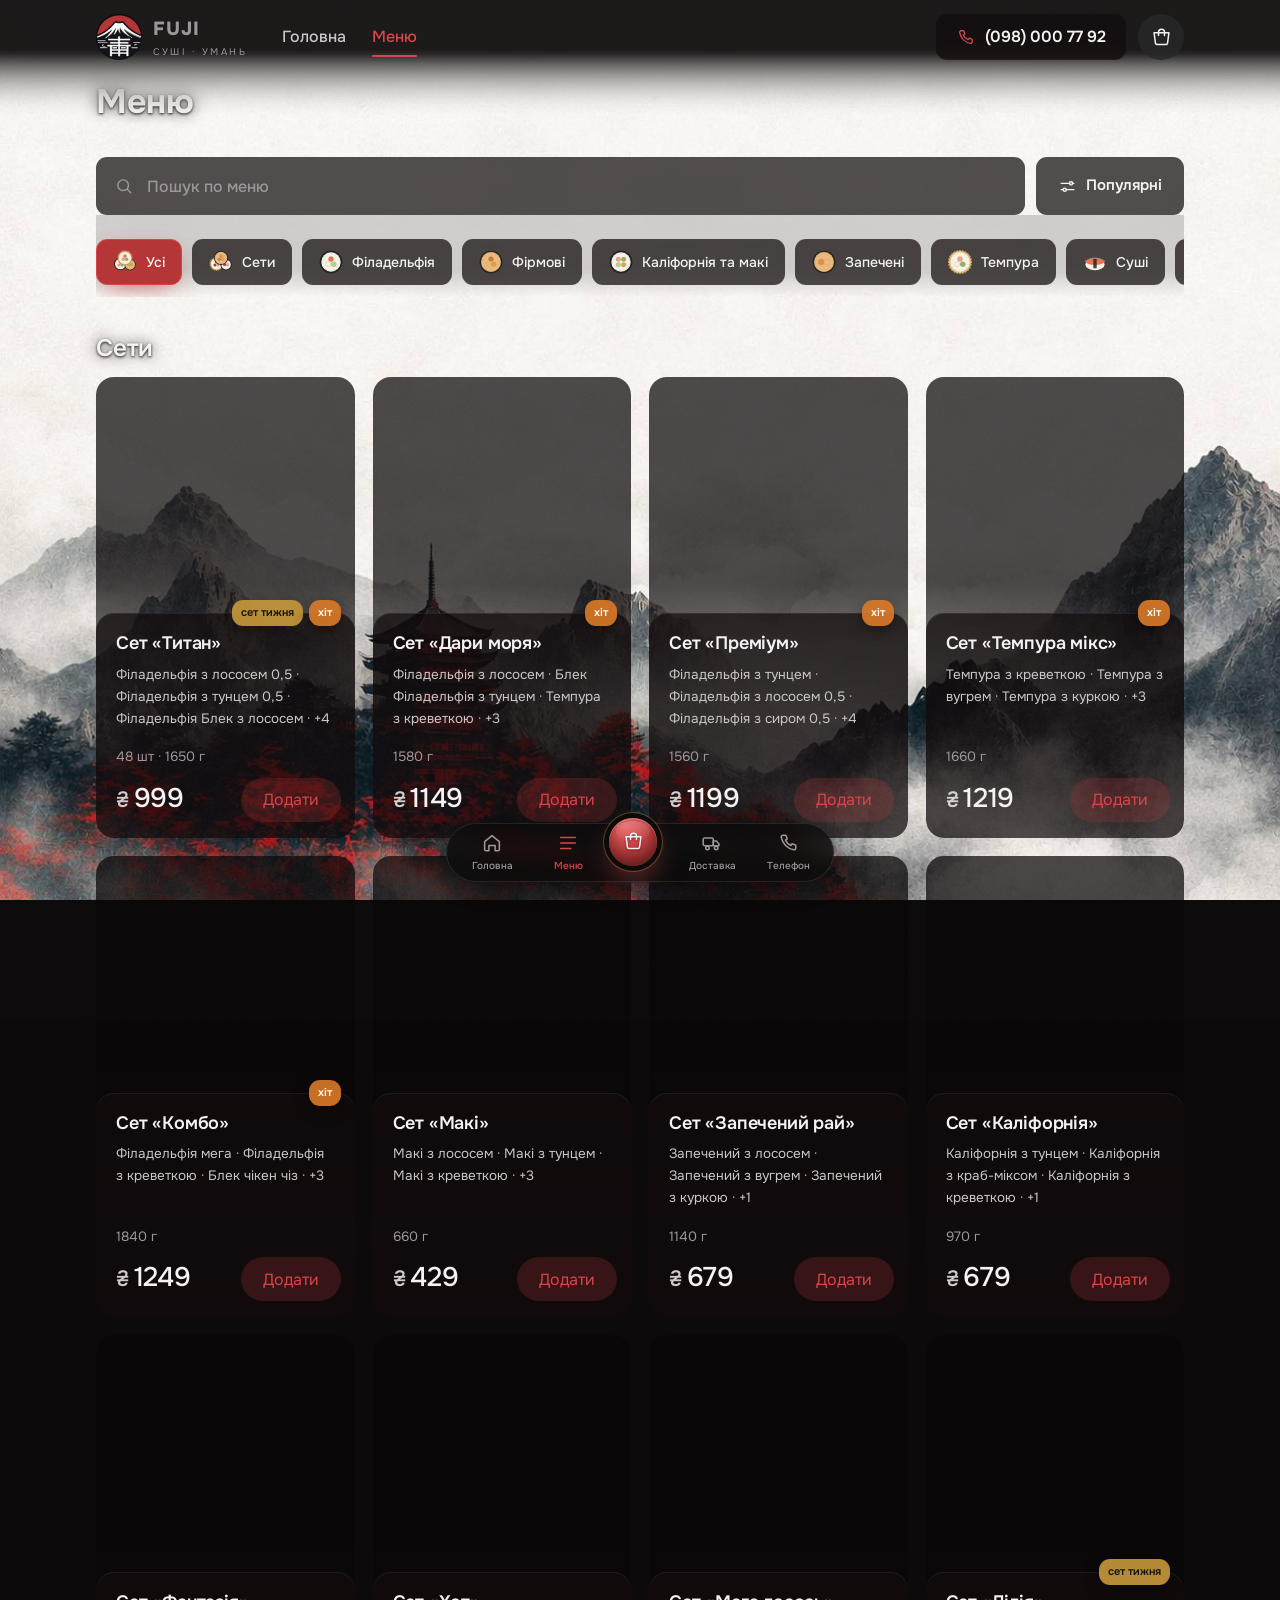
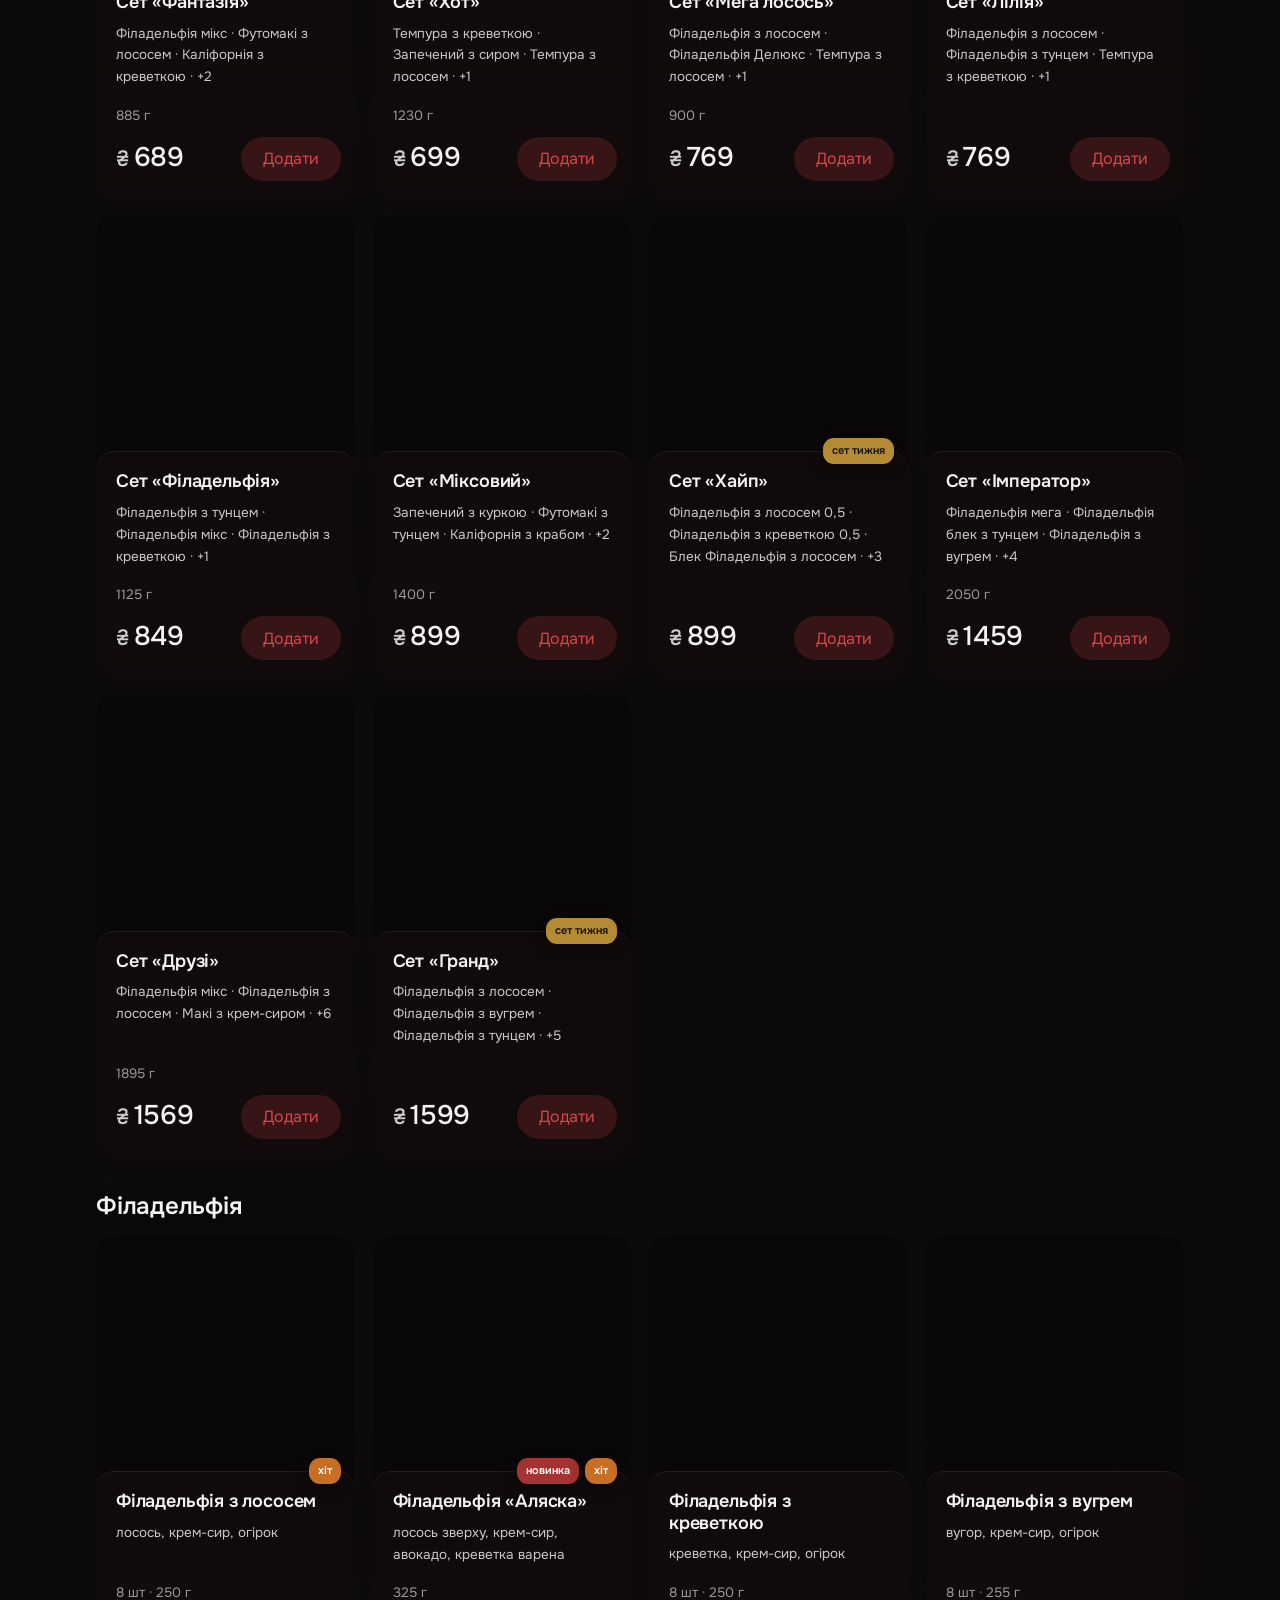
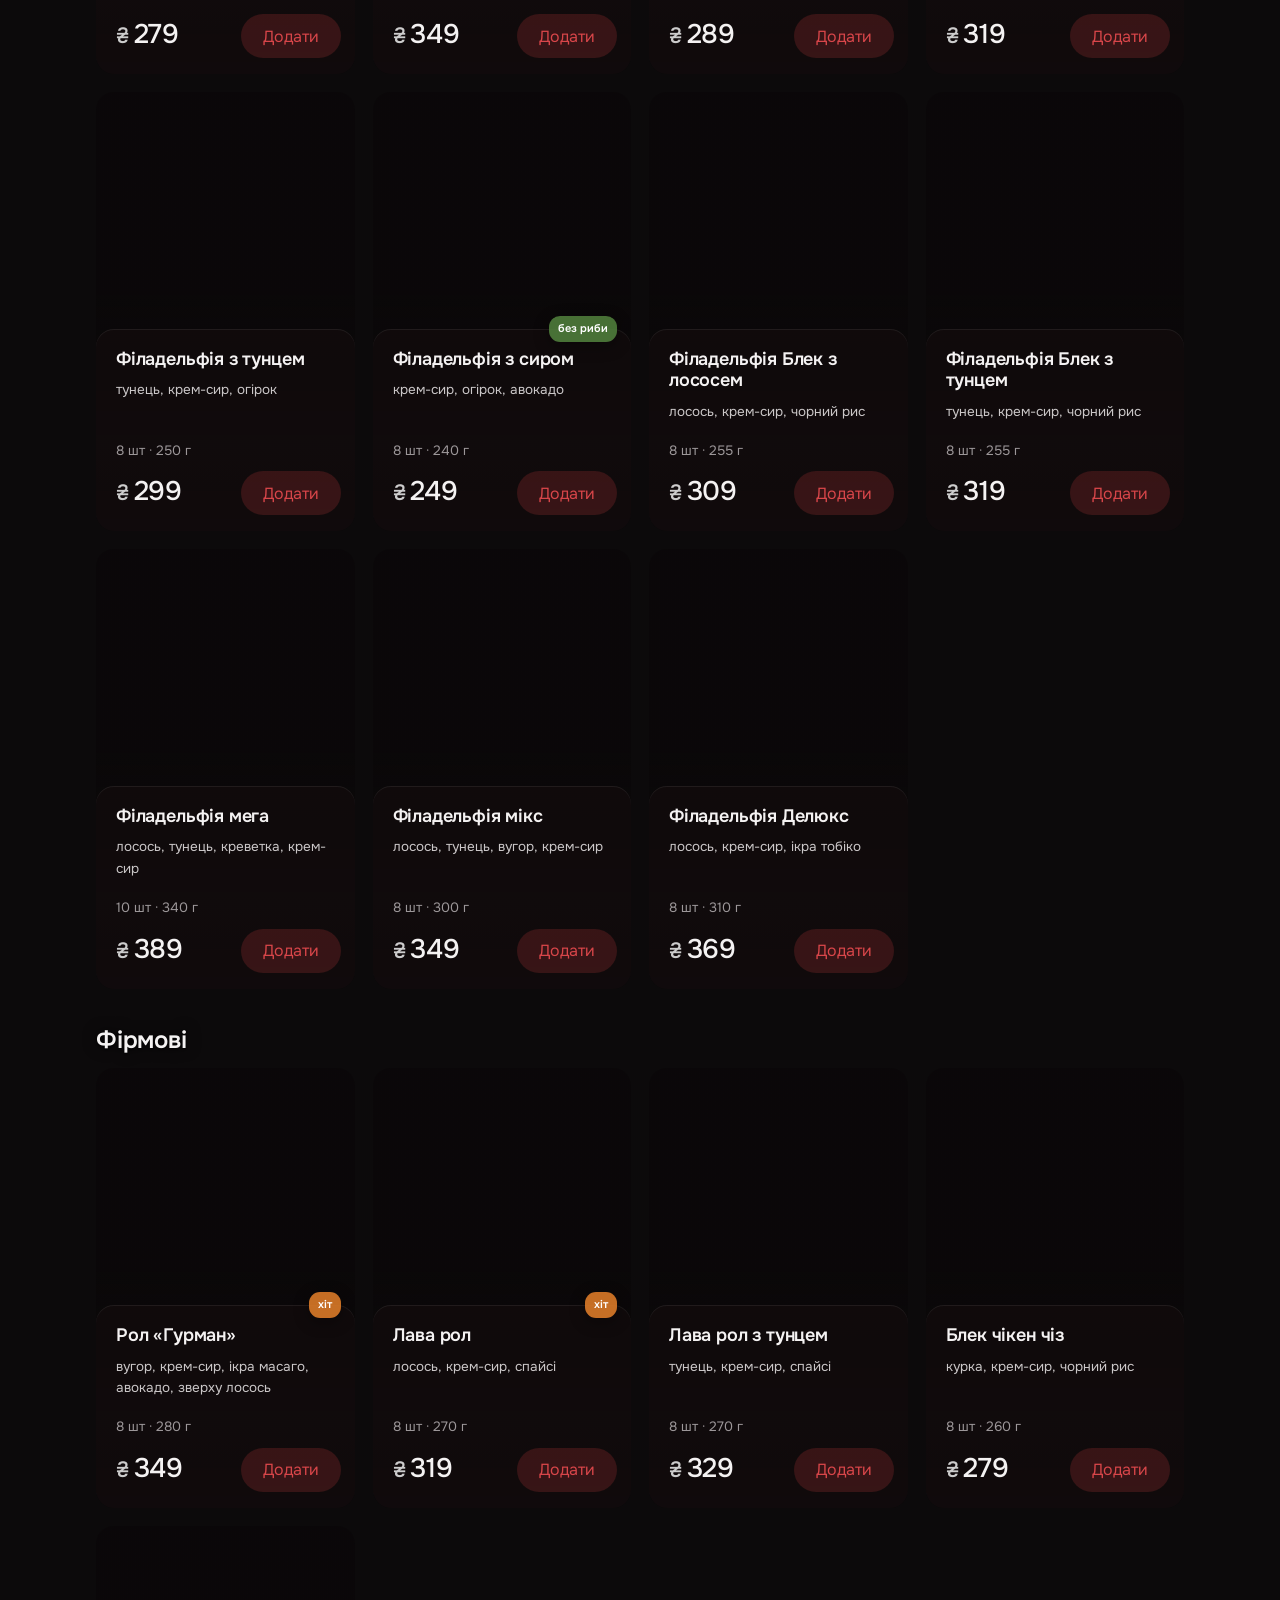
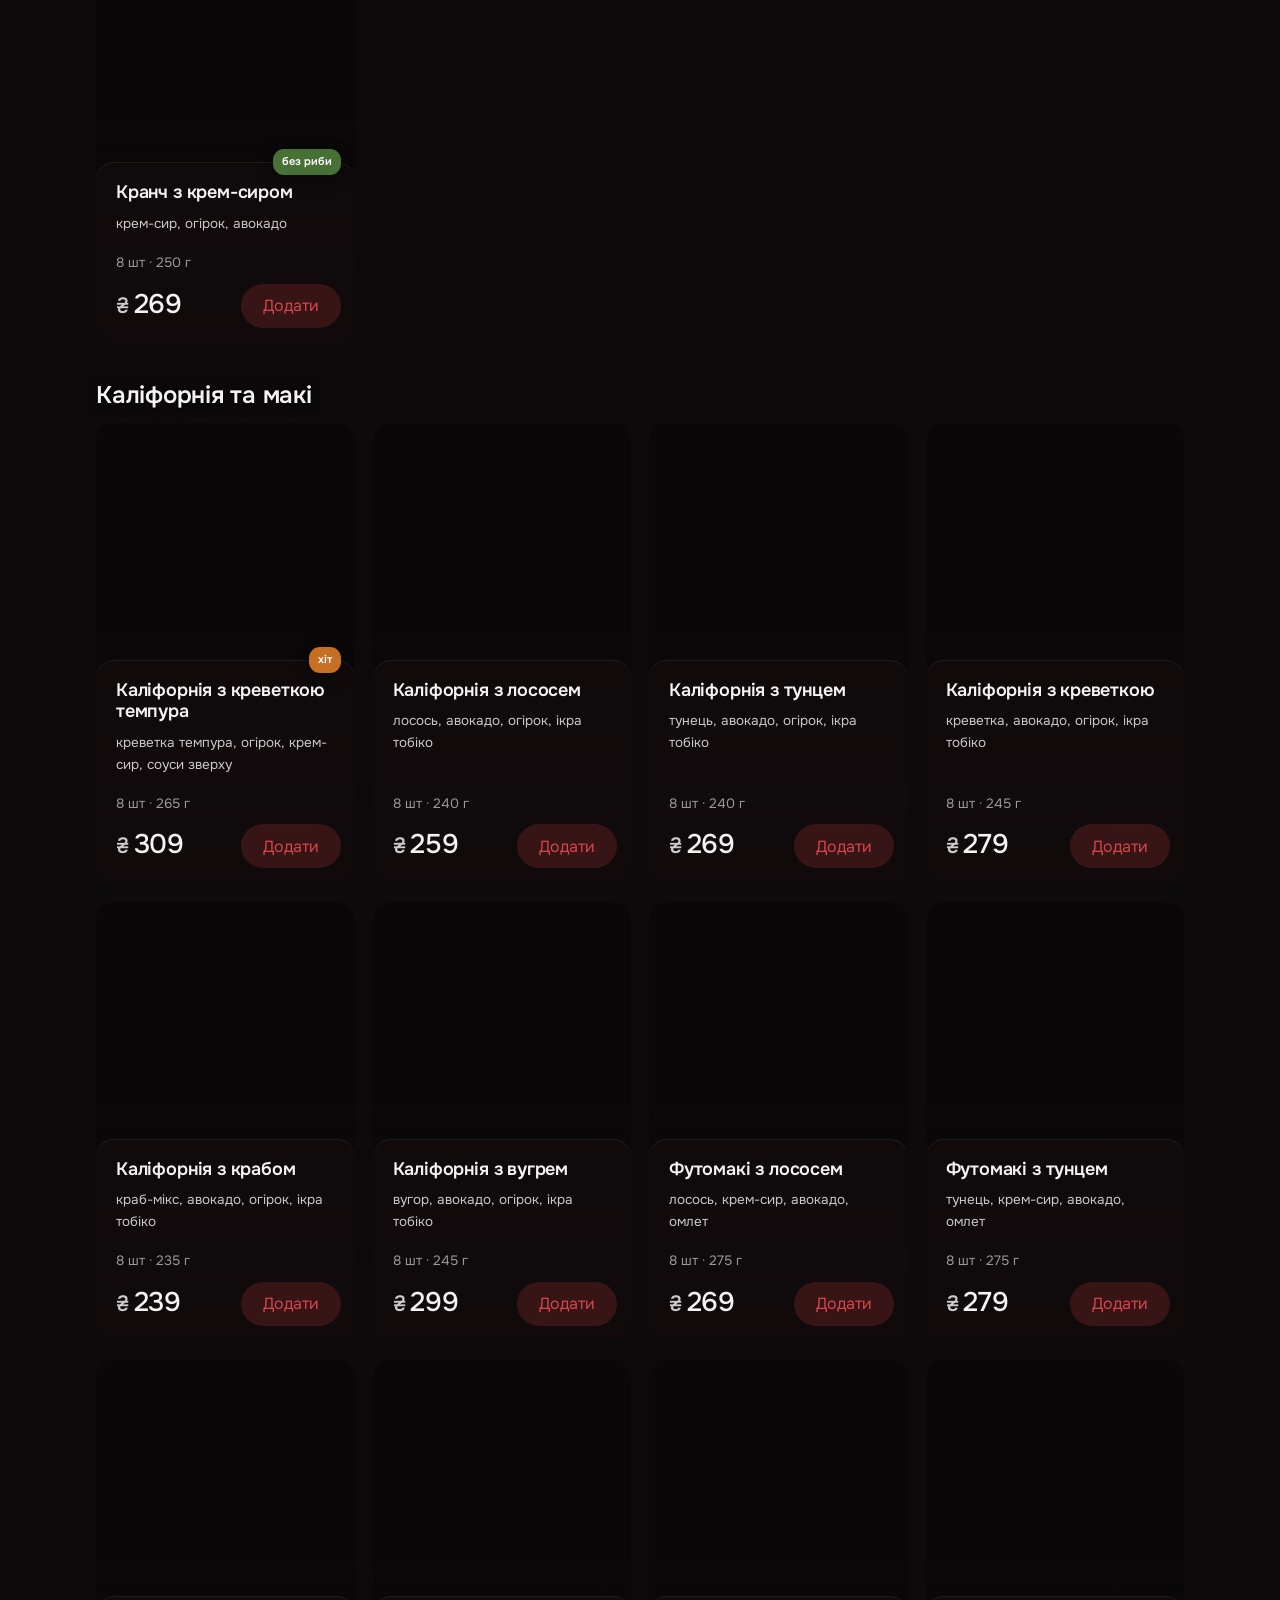
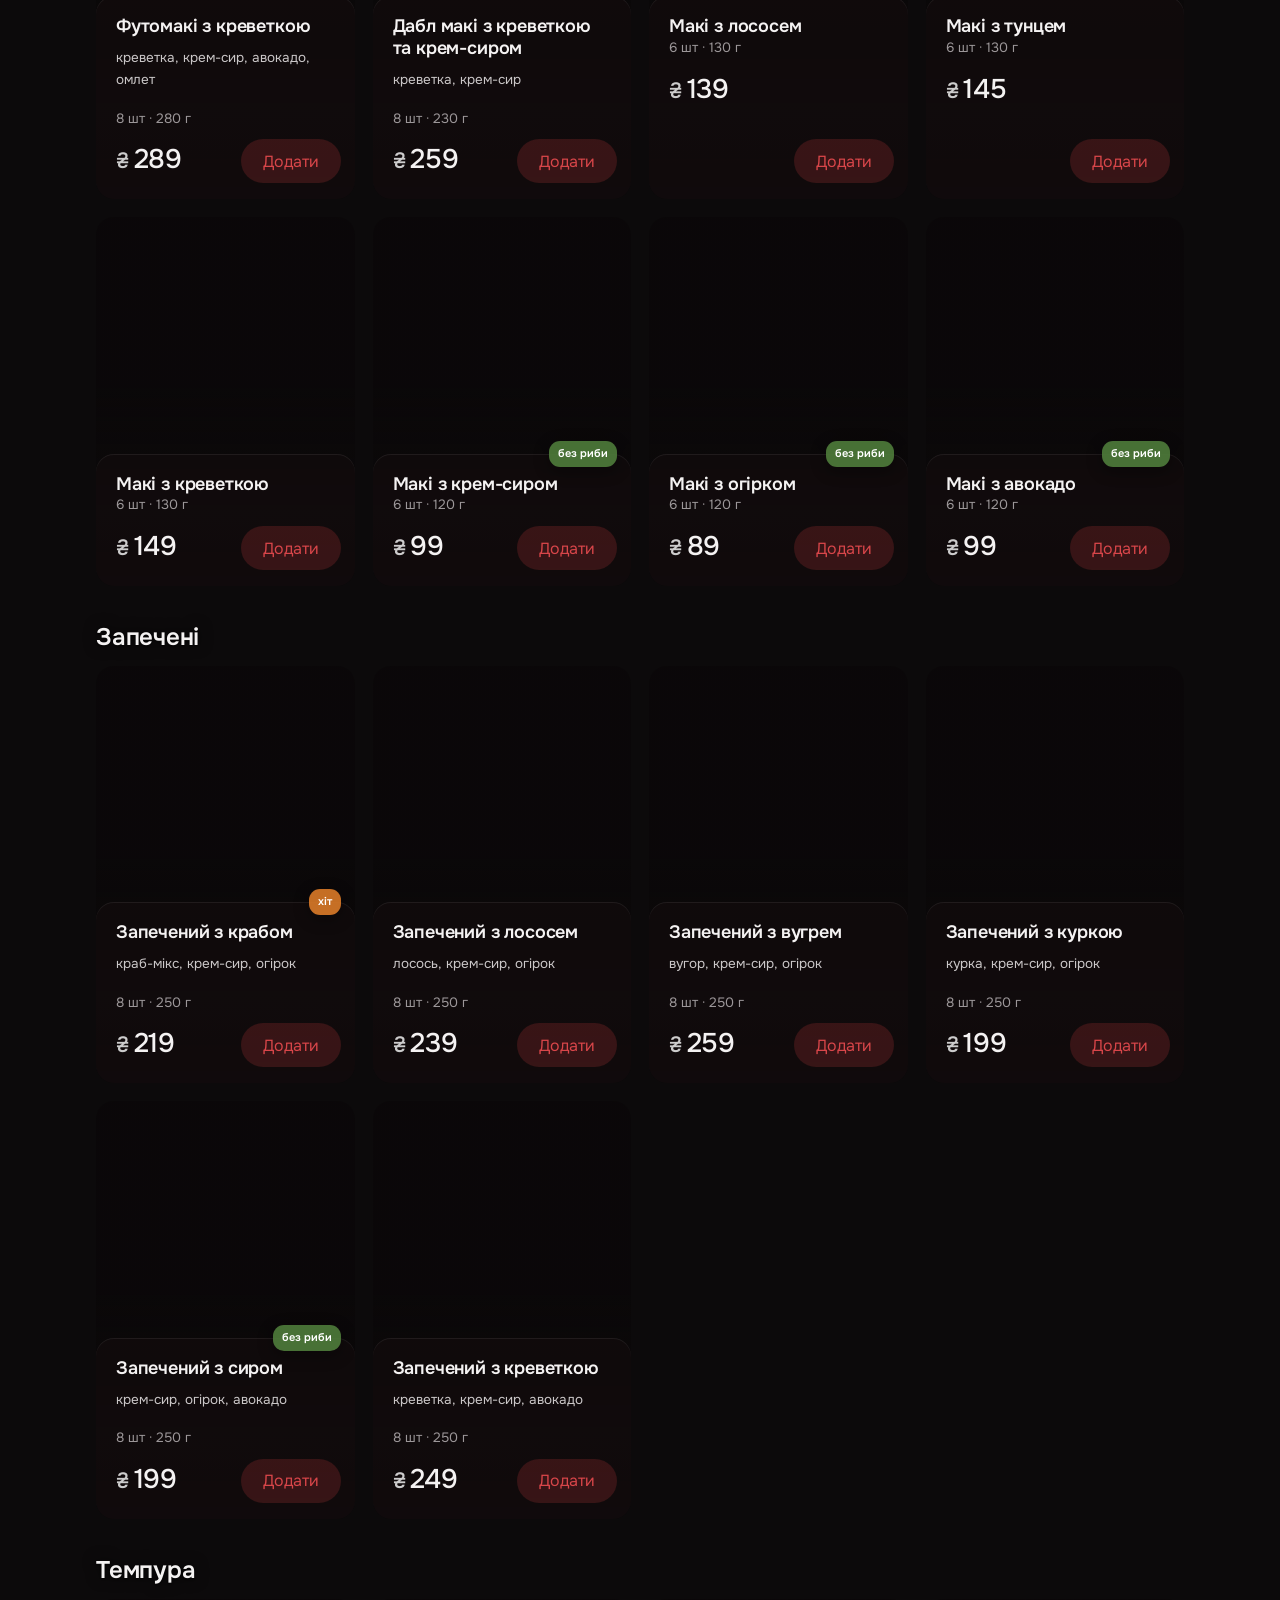
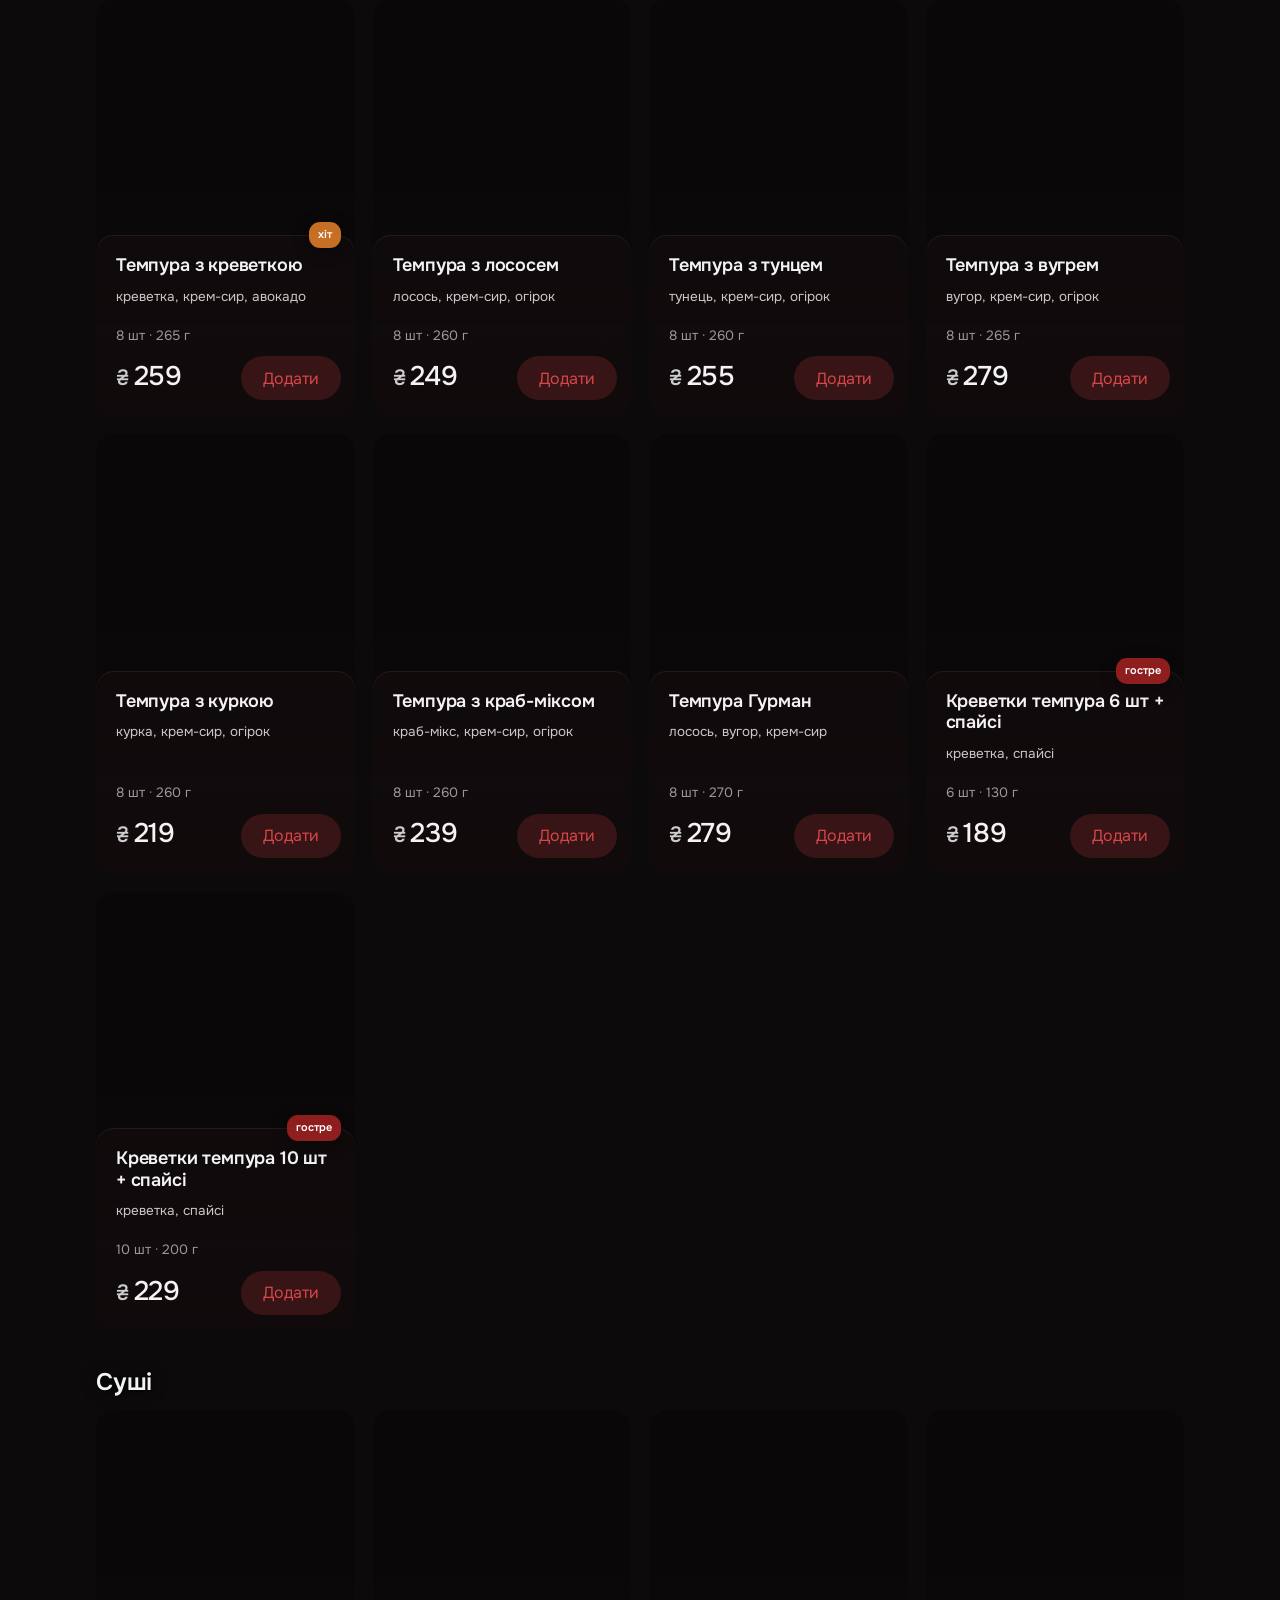
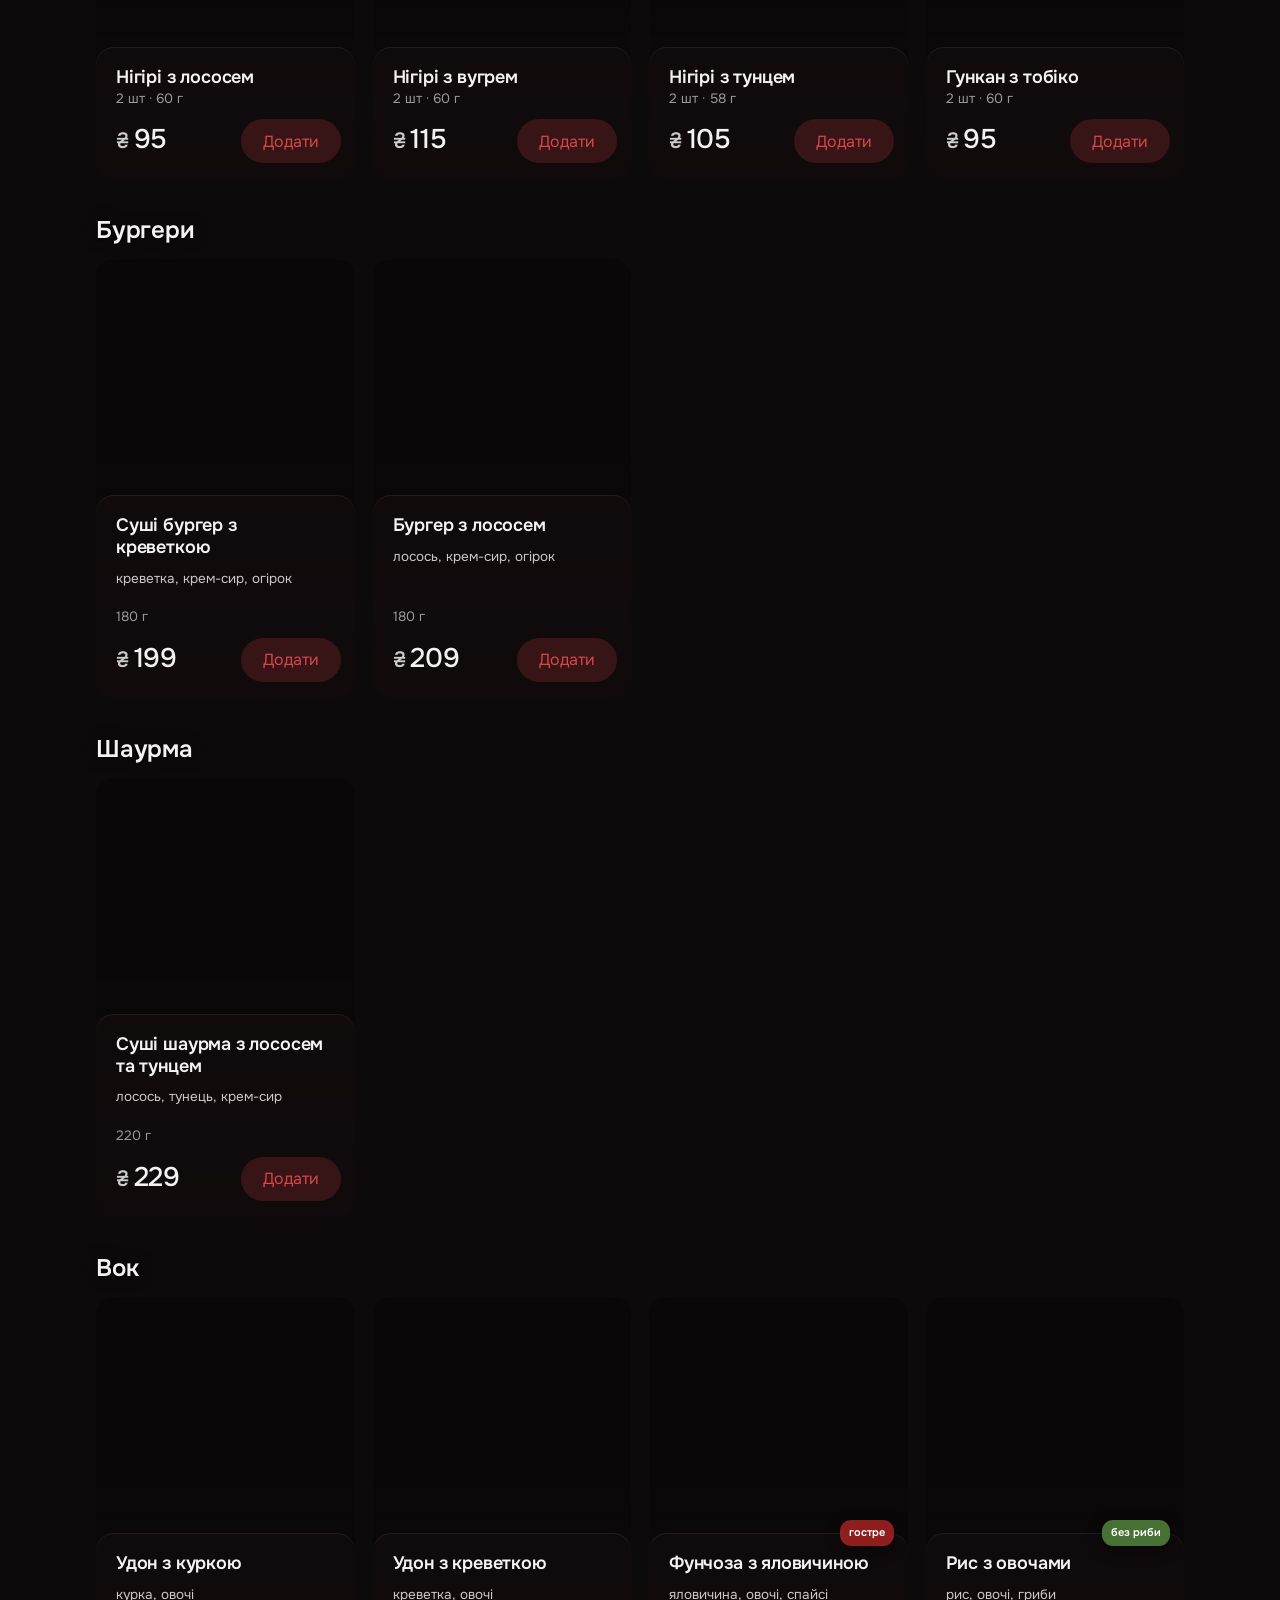
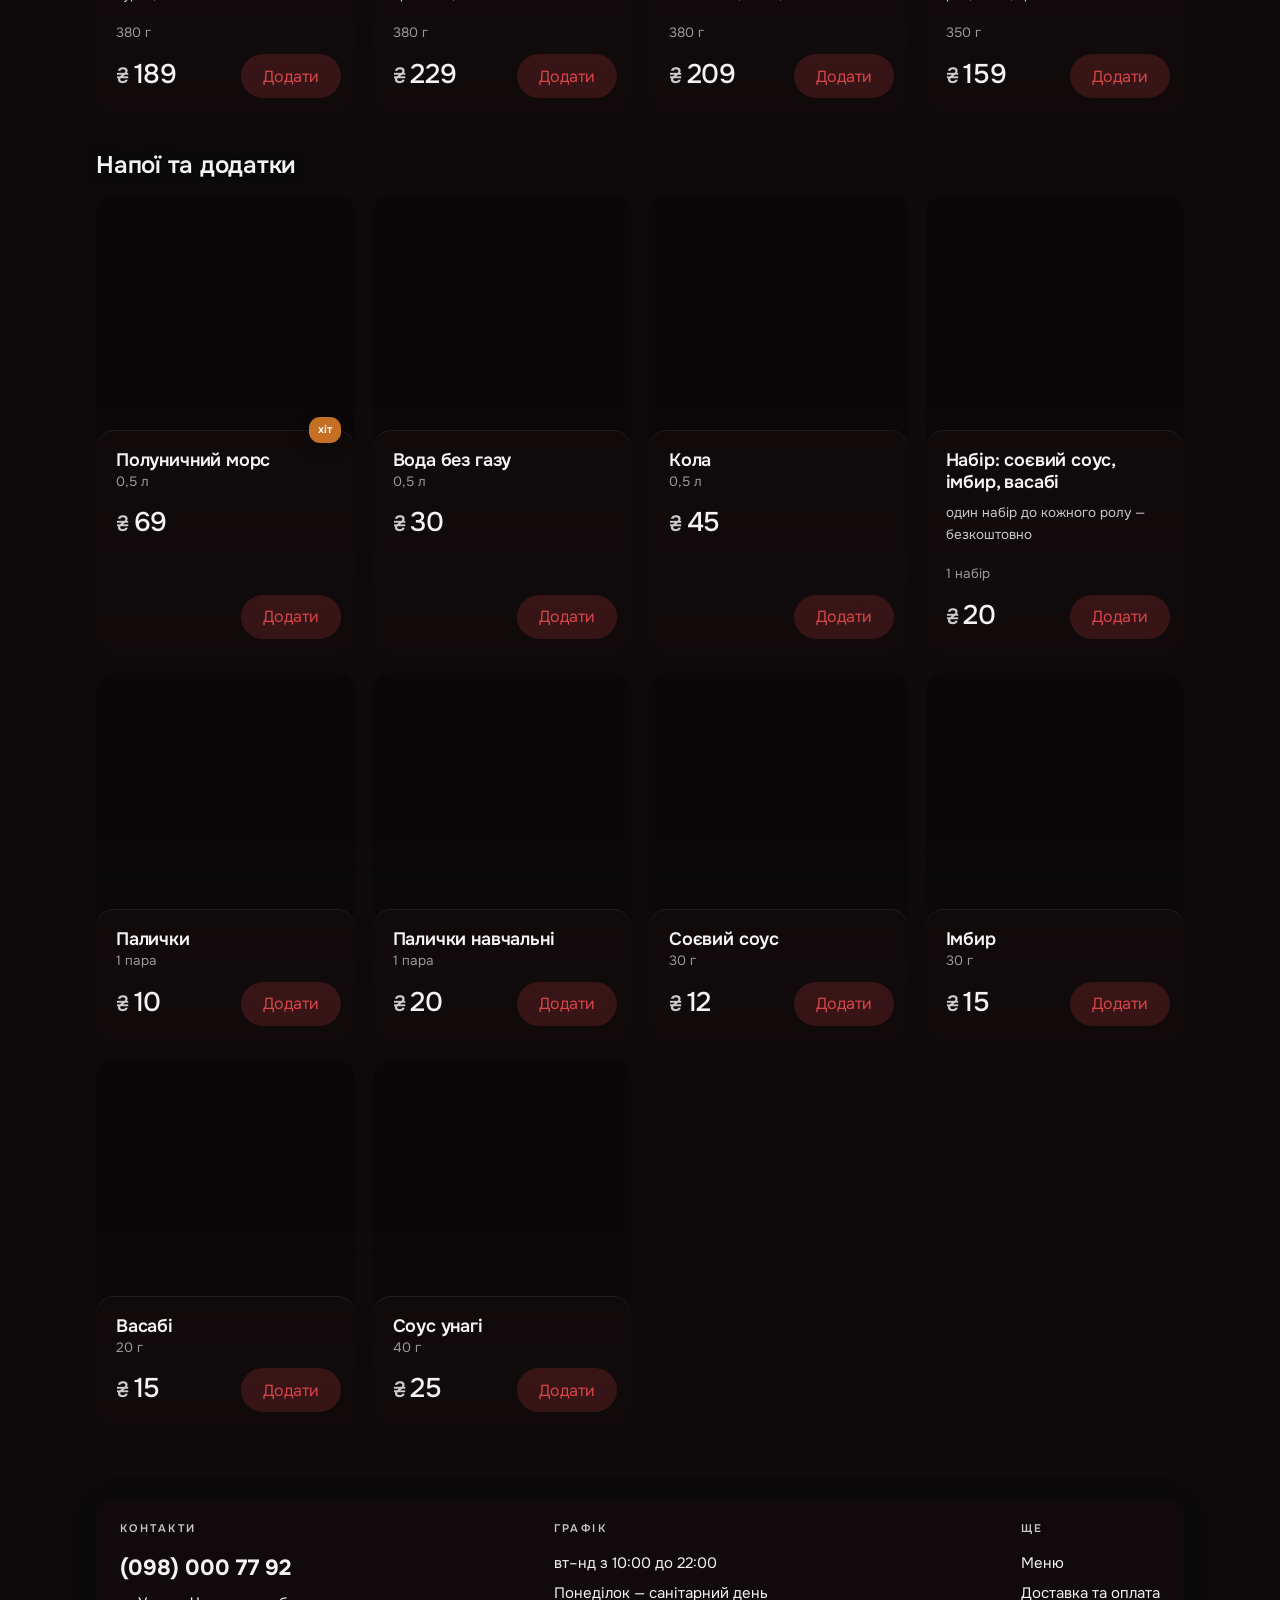
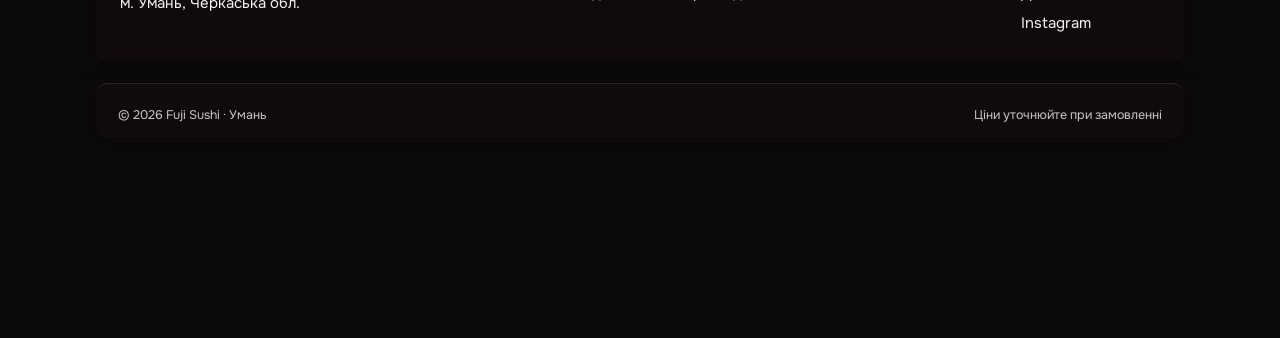
==== menu/index.html @ 4fbb2f1e "Написи біля графіка читаються з картки «Режим роботи» Вони були серед текстів блока, окремо від сами" ====
<!DOCTYPE html>
<html lang="uk">
<head>
<meta charset="utf-8">
<meta name="viewport" content="width=device-width, initial-scale=1, viewport-fit=cover">
<title>Меню — Fuji Sushi, Умань</title>
<meta name="description" content="Меню Fuji Sushi: сети, Філадельфія, запечені, темпура, суші та вок. Доставка по Умані, безкоштовно від 499 ₴.">
<meta name="theme-color" content="#000000">
<meta property="og:image" content="../logo.jpg">
<link rel="icon" href="../favicon.png?v=20260826-0936" sizes="144x144" type="image/png">
<link rel="apple-touch-icon" href="../logo.jpg">
<link rel="preconnect" href="https://fonts.googleapis.com">
<link rel="preconnect" href="https://fonts.gstatic.com" crossorigin>
<link href="https://fonts.googleapis.com/css2?family=Onest:wght@400;500;600;700;800&family=Manrope:wght@400;500;600;700&display=swap" rel="stylesheet">
<link rel="stylesheet" href="../style.css?v=20260826-0936">
<style>
  /* без відʼємних полів: вони давали зайву ширину і сторінку можна було тягнути вбік */
  /* скляна, а не чорна: суцільна заливка перекривала фонове фото
     смугою, і при прокрутці це впадало в око найбільше.
     Скло — окремим шаром під кнопками: маска на самій смузі
     погасила б разом із фоном і самі кнопки розділів. */
  .catbar{position:sticky;top:74px;z-index:40;margin:14px 0 0}
  .catbar::before{
    content:'';position:absolute;inset:-14px 0 0;z-index:-1;pointer-events:none;
    background:rgba(9,6,7,.16);
    backdrop-filter:blur(12px);-webkit-backdrop-filter:blur(12px);
    -webkit-mask:linear-gradient(#000 68%,transparent);
            mask:linear-gradient(#000 68%,transparent)}
  .cats--pill{padding:10px 0 12px}
  .cats--pill .cat{flex-direction:row;min-width:0;padding:10px 16px;gap:9px;font-size:14px}
  .cats--pill .cat svg,.cats--pill .cat .pic{width:24px;height:24px}
  .grp{padding-top:12px}
  /* Назва розділу висить під смугою категорій, доки розділ не скінчиться.
     Плашки немає — просто текст, як і решта заголовків сайту. */
  .grp h2{position:sticky;top:138px;z-index:30;width:max-content;
    font-size:clamp(19px,2.4vw,24px);font-weight:600;margin:26px 0 14px;
    text-shadow:0 1px 3px rgba(0,0,0,.9),0 0 14px rgba(0,0,0,.75)}
  @media(max-width:600px){.grp h2{top:126px}}
</style>
</head>
<body>

<div class="glows" aria-hidden="true">
  <span class="glow glow-1"></span><span class="glow glow-2"></span><span class="glow glow-3"></span>
</div>

<header class="header" id="hdr"></header>

<main class="page wrap">
  <h1 class="h1">Меню</h1>

  <div class="searchbar">
    <label class="search">
      <svg viewBox="0 0 24 24" fill="none" stroke="currentColor" stroke-width="1.7" stroke-linecap="round"><circle cx="11" cy="11" r="6.4"/><path d="m16 16 4 4"/></svg>
      <input id="q" type="search" placeholder="Пошук по меню" autocomplete="off">
      <button id="qx" type="button" aria-label="Очистити" hidden>
        <svg viewBox="0 0 24 24" width="18" height="18" fill="none" stroke="currentColor" stroke-width="1.9" stroke-linecap="round"><path d="M6 6l12 12M18 6L6 18"/></svg>
      </button>
    </label>
    <span id="filtSlot"></span>
  </div>

  <div class="catbar"><div class="cats cats--pill" id="cats"></div></div>

  <div id="list"></div>

  <footer class="footer" id="ftr"></footer>
</main>

<nav class="navbar" id="nav"></nav>
<div id="cartWrap"></div>

<script>window.SITE_ROOT = '../';</script>
<script src="../data.js?v=20260826-0936"></script>
<script src="../app.js?v=20260826-0936"></script>
<script>
mountShell('menu');
$('#ftr').innerHTML = footerHTML();

const par = new URLSearchParams(location.search);
let cat = par.get('c') || 'all';
let q   = par.get('q') || '';
$('#q').value = q;
$('#qx').hidden = !q;
if(q) setTimeout(()=>{ const e=$('#q'); e.focus(); e.setSelectionRange(q.length,q.length); },0);

$('#filtSlot').outerHTML = sortBtnHTML();
wireSort(render);

/* кирилиця ↔ латиниця: щоб «filadelfiya» знаходило «Філадельфію» */
const FOLD = {а:'a',б:'b',в:'v',г:'h',ґ:'g',д:'d',е:'e',є:'ye',ж:'zh',з:'z',и:'y',і:'i',ї:'yi',й:'y',
  к:'k',л:'l',м:'m',н:'n',о:'o',п:'p',р:'r',с:'s',т:'t',у:'u',ф:'f',х:'kh',ц:'ts',ч:'ch',ш:'sh',щ:'shch',ь:'',ю:'yu',я:'ya',ʼ:'',"'":''};
const fold = s => s.toLowerCase().split('').map(ch=>FOLD[ch]??ch).join('');

function render(){
  const nq = fold(q.trim());
  /* Шукаємо по перших буквах слів у назві: «ка» має давати «Каліфорнію»,
     а не пів меню, де ця пара букв випадково трапилася в описі.
     Якщо за назвою нічого не знайшлося — шукаємо ширше, щоб людина
     не впиралася в порожній екран через одруківку. */
  const words = m => fold(m.n).split(/[^a-z0-9]+/).filter(Boolean);
  const byName = m => words(m).some(w => w.startsWith(nq));
  const byAll  = m => fold(m.n+' '+(m.d||'')+' '+(m.list||[]).join(' ')+' '+(m.ing||[]).map(k=>(ING[k]||{}).n).join(' ')).includes(nq);

  let raw;
  if(nq){
    raw = ITEMS.filter(byName);
    if(!raw.length) raw = ITEMS.filter(byAll);
  } else {
    raw = ITEMS.filter(m => cat==='all' || m.c===cat);
  }
  const found = applySort(raw);

  $$('#cats .cat').forEach(a=>a.classList.toggle('on', !nq && a.dataset.c===cat));

  if(!found.length){
    $('#list').innerHTML = SORTS[sortI].only && !nq
      ? `<div class="empty">Зараз акцій немає. Загляньте пізніше або <a href="${MENU}" style="color:var(--red-hi)">подивіться все меню</a>.</div>`
      : `<div class="empty">Нічого не знайшлося. Спробуйте іншу назву або <a href="${MENU}" style="color:var(--red-hi)">усе меню</a>.</div>`;
    return;
  }
  // при пошуку або зміненому сортуванні показуємо єдиним списком
  if(nq || sortI!==0){
    $('#list').innerHTML = `<div class="grp"><h2>${nq?'Знайдено':SORTS[sortI].n}: ${found.length}</h2><div class="grid">${found.map(cardHTML).join('')}</div></div>`;
    return;
  }
  const groups = cat==='all' ? CATS : CATS.filter(c=>c.id===cat);
  $('#list').innerHTML = groups.map(c=>{
    const its = found.filter(i=>i.c===c.id);
    if(!its.length) return '';
    return `<section class="grp" id="c-${c.id}"><h2>${c.n}</h2><div class="grid">${its.map(cardHTML).join('')}</div></section>`;
  }).join('');
}

function renderCats(){
  // порожні розділи не показуємо: клік по них вів би на порожній екран
  const live = CATS.filter(c => ITEMS.some(i => i.c === c.id));
  $('#cats').innerHTML = [{id:'all',n:CATALL.n},...live].map(c=>
    `<button class="cat" data-c="${c.id}">${
      c.id==='all'
        ? picDraw({t:'set',ing:['losos','krev','avo'],n:c.n,img:CATIMG.all},40)
        : catIcon(c)
    }${c.n}</button>`).join('');
}
if(!DB_WAIT) renderCats();

$('#cats').addEventListener('click',e=>{
  const b=e.target.closest('.cat'); if(!b) return;
  cat=b.dataset.c; q=''; $('#q').value=''; $('#qx').hidden=true;
  history.replaceState(null,'', cat==='all'?MENU:MENU+'?c='+cat);
  render(); window.scrollTo({top:$('.catbar').offsetTop-70,behavior:'smooth'});
});

let qt;
$('#q').addEventListener('input',e=>{
  q=e.target.value; $('#qx').hidden=!q;
  clearTimeout(qt); qt=setTimeout(render,180);
});
$('#qx').onclick=()=>{ q=''; $('#q').value=''; $('#qx').hidden=true; render(); };

if(DB_WAIT) $('#list').innerHTML = '<div class="empty">Завантажуємо меню…</div>';
else render();
if(cat!=='all' && !q) setTimeout(()=>window.scrollTo({top:$('.catbar').offsetTop-70,behavior:'instant'}),0);

/* db.js викликає це після завантаження меню з адмінки */
window.rerender = () => { renderCats(); render(); };
</script>
<script src="../fx.js?v=20260826-0936"></script>
<script src="../db.js?v=20260826-0936"></script>
</body>
</html>
---- style.css ----
/* ============================================================
   FUJI SUSHI · Умань
   Структура й пропорції — за extaz-sushi.com.ua.
   Палітра — з логотипа закладу: чорний, червоний #B43637, білий.
   Неону приблизно на 20% менше, ніж в оригіналі (див. .glow).
   ============================================================ */

:root{
  --bg:#0C0A0B;
  --ink:#F4F2F2;
  /* приглушені сірі підняті: на склі поверх світлої ілюстрації
     старі #A8A6A6 і #6E6C6E ледь читалися */
  --ink-2:#CBC7C8;
  --ink-3:#9C9799;

  --red:#B43637;          /* точний колір із логотипа */
  --red-hi:#D8464A;
  --red-soft:rgba(180,54,55,.20);
  --red-tag:rgba(180,54,55,.92);

  /* скло темне: фон сайту — світла ілюстрація, і на прозорому склі
     світлий текст на ній зникав */
  --glass:rgba(18,12,13,.72);
  --glass-2:rgba(18,12,13,.58);
  --line:rgba(238,238,238,.10);

  --r-s:11px;
  --r-m:18px;
  --r-l:22px;

  --sh:0 4px 20px 2px rgba(0,0,0,.35);
  --sh-tag:0 4px 15px 1px rgba(0,0,0,.33);

  --max:1088px;
  --pad:24px;
  --ease:cubic-bezier(.22,.9,.28,1);
  --nav-h:70px;
}

*,*::before,*::after{box-sizing:border-box}
/* інакше display:grid/flex перебиває атрибут hidden */
[hidden]{display:none!important}
html{-webkit-text-size-adjust:100%;scroll-behavior:smooth;overflow-x:clip}
body{
  margin:0;background:var(--bg);color:var(--ink);
  font-family:'Onest','Manrope',ui-sans-serif,system-ui,-apple-system,'Segoe UI',sans-serif;
  font-size:16px;line-height:1.45;font-weight:400;
  /* НЕ ставити тут overflow-x:hidden: воно робить body контейнером
     прокрутки і мовчки ламає position:sticky всередині — шапка й смуга
     розділів переставали липнути. Від горизонтального зсуву достатньо
     overflow-x:clip на html вище. */
  min-height:100vh;
}
body.locked{overflow:hidden}
img,svg{display:block;max-width:100%}
button,input,select,textarea{font:inherit;color:inherit}
a{color:inherit;text-decoration:none}
h1,h2,h3{margin:0;font-weight:700;line-height:1.15;letter-spacing:-.01em}
::selection{background:var(--red);color:#fff}
:focus-visible{outline:2px solid var(--red-hi);outline-offset:2px}

.wrap{width:min(100% - 32px,var(--max));margin-inline:auto;position:relative;z-index:2}

/* ---------- ФОТО-ФОН ---------- */
/* fon.jpg лежить у папці сайту й показується як є: ні фільтрів,
   ні притемнення поверх. cover — щоб укривала весь екран. */
.glows{position:fixed;inset:0;z-index:0;pointer-events:none;overflow:hidden;background:#0A0708}
.glows::before{
  content:'';position:absolute;inset:0;
  background:url(fon.jpg) center / cover no-repeat;
}
/* Плями світла вимкнено: вони лягали кольоровими хмарами поверх
   ілюстрації й міняли її вигляд. */
.glow{display:none}

/* ---------- ХЕДЕР ---------- */
.header{
  position:sticky;top:0;z-index:50;
  display:flex;align-items:center;gap:22px;
  width:min(100% - 32px,var(--max));margin-inline:auto;
  padding:14px 0 16px;
}
/* фіксована, а не -50vw: інакше сторінка їде вбік по горизонталі.
   Маска гасить не лише колір, а й розмиття — без неї внизу шторки
   лишалася б різка межа, де розмиття обривається. */
.header::before{
  content:'';position:fixed;top:0;left:0;right:0;height:118px;z-index:-1;
  background:linear-gradient(rgba(9,6,7,.92) 42%,rgba(9,6,7,0));
  backdrop-filter:blur(12px);-webkit-backdrop-filter:blur(12px);
  -webkit-mask:linear-gradient(#000 46%,transparent);
          mask:linear-gradient(#000 46%,transparent);
  pointer-events:none;
}
.logo{display:flex;align-items:center;gap:11px;flex-shrink:0}
.logo img{width:46px;height:46px;border-radius:50%;object-fit:cover}
.logo b{font-size:19px;font-weight:800;letter-spacing:.06em}
.logo span{display:block;font-size:9.5px;letter-spacing:.26em;text-transform:uppercase;color:var(--ink-3);margin-top:2px}
.nav-desk{display:flex;gap:26px;margin-left:12px}
.nav-desk a{font-size:16px;font-weight:500;color:var(--ink-2);padding:6px 0;position:relative}
.nav-desk a:hover{color:var(--ink)}
.nav-desk a.on{color:var(--red-hi)}
.nav-desk a.on::after{content:'';position:absolute;left:0;right:0;bottom:-2px;height:2px;background:var(--red-hi);border-radius:2px}
.head-right{display:flex;align-items:center;gap:12px;margin-left:auto}
.phone-pill{
  display:inline-flex;align-items:center;gap:10px;
  padding:11px 20px;border-radius:var(--r-s);
  background:var(--glass);backdrop-filter:blur(8px);
  font-size:16px;font-weight:600;white-space:nowrap;
}
.phone-pill:hover{background:var(--red-soft)}
.phone-pill svg{width:19px;height:19px;color:var(--red-hi)}
.cart-btn{
  position:relative;width:46px;height:46px;flex-shrink:0;
  display:grid;place-items:center;cursor:pointer;
  background:rgba(41,41,41,.8);border:0;border-radius:50%;color:var(--ink);
  transition:background .3s
}
.cart-btn:hover{background:var(--red)}
.cart-btn svg{width:21px;height:21px}
.cart-btn i{
  position:absolute;top:-3px;right:-3px;min-width:20px;height:20px;padding:0 5px;
  background:var(--red);color:#fff;font-style:normal;font-size:11px;font-weight:800;
  display:grid;place-items:center;border-radius:10px;transform:scale(0);transition:transform .3s var(--ease)
}
.cart-btn i.on{transform:scale(1)}
@media(max-width:860px){
  .nav-desk{display:none}
  .phone-pill span{display:none}
  .phone-pill{padding:11px 13px}
}

/* ---------- НИЖНЯ ПАНЕЛЬ ---------- */
.navbar{
  position:fixed;left:0;right:0;bottom:0;z-index:60;
  height:calc(var(--nav-h) + env(safe-area-inset-bottom));
  padding-bottom:env(safe-area-inset-bottom);
  background:rgba(0,0,0,.9);backdrop-filter:blur(10px);
  display:flex;align-items:flex-start;justify-content:space-around;
  padding-top:9px;border-top:1px solid rgba(255,255,255,.04);
  border-radius:20px 20px 0 0;
  box-shadow:0 -18px 40px -22px rgba(180,54,55,.55);
}
.navbar a{
  width:62px;display:flex;flex-direction:column;align-items:center;gap:5px;
  font-size:10.5px;color:var(--ink-3);font-weight:500;
}
.navbar a svg{width:22px;height:22px}
.navbar a.on{color:var(--red-hi)}
.navbar .nb-cart{width:62px;position:relative}
/* Тепле сяйво під кнопкою — окремим шаром на обгортці, тому лягає
   під саму кнопку й повільно «дихає». */
.navbar .nb-cart::before{
  content:'';position:absolute;left:-9px;top:-33px;width:80px;height:80px;
  border-radius:50%;pointer-events:none;
  background:radial-gradient(closest-side,rgba(216,70,74,.45),transparent 72%);
  animation:cartglow 3.4s ease-in-out infinite;
}
@keyframes cartglow{0%,100%{opacity:.5;transform:scale(.92)}50%{opacity:1;transform:scale(1.08)}}
@media(prefers-reduced-motion:reduce){.navbar .nb-cart::before{animation:none}}
/* Головна кнопка сайту. Обідок навколо — темний, кольору панелі, і
   поверх нього тонка золота нитка: біле кільце на темній панелі
   впадало в око більше за саму кнопку. */
.navbar .nb-cart .cart-btn{
  width:56px;height:56px;margin-top:-21px;
  background:
    radial-gradient(120% 120% at 32% 16%, #EC6165 0%, #C43F41 44%, #752223 100%);
  box-shadow:
    inset 0 1.5px 0 rgba(255,214,178,.30),
    inset 0 -8px 16px rgba(0,0,0,.38),
    0 0 0 5px rgba(10,8,9,.96),
    0 0 0 6px rgba(240,193,59,.28),
    0 14px 32px -8px rgba(216,70,74,.9);
  transition:transform .3s var(--ease),box-shadow .3s var(--ease);
}
/* полиск скла у верхній частині — те, що робить кружок обʼємним */
.navbar .nb-cart .cart-btn::after{
  content:'';position:absolute;left:15%;top:8%;width:70%;height:40%;
  border-radius:50%;pointer-events:none;
  background:linear-gradient(rgba(255,255,255,.20),rgba(255,255,255,0));
}
.navbar .nb-cart .cart-btn:hover{
  transform:translateY(-2px);
  box-shadow:
    inset 0 1.5px 0 rgba(255,214,178,.40),
    inset 0 -8px 16px rgba(0,0,0,.32),
    0 0 0 5px rgba(10,8,9,.96),
    0 0 0 6px rgba(240,193,59,.45),
    0 18px 38px -8px rgba(216,70,74,1);
}
.navbar .nb-cart .cart-btn svg{filter:drop-shadow(0 1px 1px rgba(0,0,0,.45))}
.navbar .nb-cart .cart-btn i{
  top:-2px;right:-2px;background:#F0C13B;color:#3A1F05;
  box-shadow:0 0 0 2.5px rgba(0,0,0,.92),0 3px 10px -2px rgba(240,193,59,.9);
}
@media(min-width:861px){
  /* на десктопі — плаваюча пігулка по центру, як в оригіналі */
  .navbar{
    left:50%;right:auto;transform:translateX(-50%);
    bottom:18px;width:auto;height:auto;gap:6px;
    padding:8px 10px;border:1px solid var(--line);border-radius:999px;
    background:rgba(12,12,12,.82);box-shadow:var(--sh);justify-content:center;
  }
  .navbar a{width:70px;font-size:10px}
  .navbar .nb-cart .cart-btn{width:48px;height:48px;margin-top:-14px}
  .navbar .nb-cart::before{left:-5px;top:-26px;width:72px;height:72px}
}

/* ---------- ГЕРОЙ ---------- */
/* Заголовки — просто текст, без плашки, на вимогу власника.
   На світлих ділянках ілюстрації вони бліднуть — це свідомий вибір. */
/* тінь така сама, як у рядка графіка: текст лежить просто на
   ілюстрації, а вона місцями світла */
.h1,.sec-h h2,.sec-h a,.grp h2{text-shadow:0 1px 3px rgba(0,0,0,.9),0 0 14px rgba(0,0,0,.75)}
.h1{font-size:clamp(23px,4.2vw,34px);font-weight:700;padding:6px 0 18px}


.banners{display:flex;gap:14px;overflow-x:auto;scroll-snap-type:x mandatory;scrollbar-width:none;padding-bottom:4px;
  overscroll-behavior-x:contain}
.banners::-webkit-scrollbar{display:none}
/* Темне скло: власного фото банер не має, крізь нього ледь проглядає
   фон сторінки. Розмиття сильне, щоб гори не сперечалися з текстом. */
.banner{
  cursor:pointer;
  position:relative;flex:0 0 min(100%,var(--max));scroll-snap-align:center;
  height:clamp(300px,44vw,420px);border-radius:var(--r-m);overflow:hidden;
  /* суцільний колір: крізь напівпрозорий банер просвічувала фонова
     ілюстрація, і на її червоних ділянках він віддавав червоним */
  background:#0E0A0B;
  display:flex;align-items:center;
}
.banner__art{position:absolute;right:-4%;top:50%;transform:translateY(-50%);width:min(52%,420px)}
.banner__art svg{width:100%;height:auto;filter:drop-shadow(0 24px 50px rgba(0,0,0,.6))}
/* завантажене фото сета на банері */
/* contain, а не cover: у банері показуємо знімок цілком, як він є */
.banner__art .pic{width:100%;height:auto;aspect-ratio:1;object-fit:contain;
  border-radius:var(--r-m);box-shadow:0 24px 50px rgba(0,0,0,.6)}
/* Червоного світіння тут більше немає: воно лежало саме над фото
   праворуч і фарбувало страву в червоне — одна й та сама позиція
   на банері й на картці виглядала по-різному. */
.banner__in{position:relative;z-index:2;padding:clamp(24px,4vw,44px);max-width:58%}
.banner__in h2{font-size:clamp(26px,4.4vw,44px);white-space:pre-line}
.banner__in p{margin:12px 0 0;color:var(--ink-2);font-size:clamp(13px,1.5vw,16px);white-space:pre-line}
/* плашка над назвою, щоб акція читалась одразу, а не тільки з ціни */
.banner__tag{
  display:inline-block;margin-bottom:10px;padding:5px 11px;border-radius:var(--r-s);
  background:#F0C13B;color:#141414;font-size:12px;font-weight:800;
  letter-spacing:.04em;text-transform:uppercase;box-shadow:var(--sh-tag);
}
.banner__b{display:flex;align-items:center;gap:14px;margin-top:clamp(16px,2.6vw,26px);flex-wrap:wrap}
/* стару ціну відсуваємо від нової і робимо дрібнішою: злиті в одне
   число «111122 ₴» їх було не розрізнити */
.banner__p{display:inline-flex;align-items:baseline;gap:10px;
  font-size:clamp(22px,3vw,30px);font-weight:700;white-space:nowrap}
.banner__p s{font-size:.6em;font-weight:400;color:var(--ink-3);
  text-decoration-color:var(--red-hi)}
.banner__p b{font-weight:700}
.banner__p.sale b{color:#F0C13B}
@media(max-width:640px){
  .banner__in{max-width:70%}
  .banner__art{width:56%;right:-14%;opacity:.72}
  .banner__tag{font-size:11px;padding:4px 9px;margin-bottom:8px}
}
.dots{display:flex;gap:7px;justify-content:center;padding:14px 0 0}
.hours b,.hours em{text-shadow:0 1px 3px rgba(0,0,0,.9),0 0 14px rgba(0,0,0,.75)}
.dots b{width:7px;height:7px;border-radius:50%;background:var(--ink-3);opacity:.5;cursor:pointer;transition:all .3s}
.dots b.on{background:var(--red-hi);opacity:1;width:20px;border-radius:4px}

/* ---------- КАТЕГОРІЇ ---------- */
/* overscroll-behavior-x стримує бокове перетягування сторінки.
   touch-action тут НЕ чіпаємо: pan-x забороняє вертикальний рух
   пальця, і сторінка перестає гортатися над стрічкою. */
.cats{display:flex;gap:10px;overflow-x:auto;scrollbar-width:none;padding:22px 0 4px;
  overscroll-behavior-x:contain}
.cats::-webkit-scrollbar{display:none}
.cat{
  flex-shrink:0;display:flex;flex-direction:column;align-items:center;gap:8px;
  min-width:88px;padding:11px 12px;border-radius:var(--r-s);cursor:pointer;
  background:var(--glass);backdrop-filter:blur(8px);border:1px solid transparent;
  font-size:13px;font-weight:500;color:var(--ink);white-space:nowrap;
  transition:background .3s,border-color .3s;
}
.cat:hover{background:var(--red-soft)}
.cat.on{background:var(--red);border-color:var(--red-hi)}
.cat svg,.cat .pic{width:34px;height:34px;border-radius:50%;object-fit:cover;flex-shrink:0}

/* ---------- ПОШУК ---------- */
.searchbar{display:flex;gap:11px;padding:18px 0 0}
.search{
  flex:1;display:flex;align-items:center;gap:11px;height:58px;padding:0 18px;
  border-radius:var(--r-s);background:var(--glass);backdrop-filter:blur(8px);
}
.search svg{width:20px;height:20px;color:var(--ink-3);flex-shrink:0}
.search input{flex:1;min-width:0;background:none;border:0;font-size:16px;font-weight:500}
/* у браузера свій хрестик очищення — виходило два поруч */
.search input::-webkit-search-cancel-button,
.search input::-webkit-search-decoration{-webkit-appearance:none;appearance:none;display:none}
.search input::placeholder{color:var(--ink-3)}
.search input:focus{outline:0}
.search button{background:none;border:0;cursor:pointer;color:var(--ink-3);padding:4px}
.search button:hover{color:var(--red-hi)}

/* ---------- КНОПКА СОРТУВАННЯ ---------- */
.filt-btn{
  display:flex;align-items:center;gap:9px;flex-shrink:0;height:58px;padding:0 22px;
  border:0;border-radius:var(--r-s);cursor:pointer;
  background:var(--glass);backdrop-filter:blur(8px);color:var(--ink);
  font-size:15px;font-weight:600;transition:background .3s,color .3s;
}
.filt-btn svg{width:19px;height:19px}
.filt-btn:hover{background:var(--red-soft)}
.filt-btn.on{background:var(--red);color:#fff}
/* підпис лишається завжди: кнопка-перемикач тільки ним і читається */
@media(max-width:600px){.filt-btn{padding:0 15px;font-size:14px;gap:7px}.filt-btn svg{width:17px;height:17px}}

/* ---------- СТОРІНКА ПОЗИЦІЇ ---------- */
.pv{position:fixed;inset:0;z-index:100;background:var(--bg);
  overflow-y:auto;-webkit-overflow-scrolling:touch;overscroll-behavior:contain;
  opacity:0;transform:translateY(16px);transition:opacity .3s var(--ease),transform .3s var(--ease)}
.pv.on{opacity:1;transform:none}
.pv .co__bar h2{font-size:17px}
.pv__in{width:min(100% - 32px,var(--max));margin-inline:auto;
  display:grid;grid-template-columns:1fr 1fr;gap:clamp(20px,4vw,48px);align-items:center;padding:24px 0 8px}
@media(max-width:760px){.pv__in{grid-template-columns:1fr;gap:14px;padding-top:14px}}
.pv__art{position:relative;display:grid;place-items:center;aspect-ratio:1;max-height:44vh;
  background:radial-gradient(65% 60% at 50% 45%,rgba(180,54,55,.20),transparent 70%)}
.pv__art svg{width:88%;height:88%;filter:drop-shadow(0 30px 60px rgba(0,0,0,.8));
  animation:fxFloat 9s ease-in-out infinite}
.pv__info h1{font-size:clamp(26px,4vw,40px);font-weight:700}
.pv__d{margin:12px 0 0;color:var(--ink-2);font-size:15.5px;line-height:1.5}
.pv__list{margin:14px 0 0;padding:0;list-style:none;font-size:15px;color:var(--ink-2)}
.pv__list li{padding:7px 0 7px 16px;position:relative;border-bottom:1px solid var(--line)}
.pv__list li::before{content:'';position:absolute;left:0;top:15px;width:6px;height:6px;background:var(--red);opacity:.8}
.pv__meta{margin-top:14px;font-size:13px;letter-spacing:.12em;text-transform:uppercase;color:var(--ink-3)}
.pv__b{display:flex;align-items:center;gap:16px;flex-wrap:wrap;margin-top:20px}
.pv__p{font-size:clamp(28px,3.6vw,38px);font-weight:700;white-space:nowrap}
.pv__p em{font-style:normal;font-size:16px;color:var(--ink-3)}
.pv__also{width:min(100% - 32px,var(--max));margin-inline:auto;padding:22px 0 calc(var(--nav-h) + 40px)}
.pv__also h3{font-size:clamp(18px,2.4vw,23px);font-weight:600;margin-bottom:14px}
.card[data-open]{cursor:pointer}

/* ---------- ЗАГОЛОВКИ РОЗДІЛІВ ---------- */
.sec-h{display:flex;align-items:center;justify-content:space-between;gap:18px;padding:34px 0 16px}
.sec-h h2{font-size:clamp(20px,2.6vw,26px);font-weight:600}
.sec-h a{font-size:14px;color:var(--red-hi);font-weight:600;white-space:nowrap}

/* ---------- КАРТКИ СТРАВ ---------- */
.row-slider{display:flex;gap:14px;overflow-x:auto;scroll-snap-type:x proximity;scrollbar-width:none;padding-bottom:6px;
  overscroll-behavior-x:contain}
.row-slider::-webkit-scrollbar{display:none}
.row-slider .card{flex:0 0 237px;scroll-snap-align:start}
.grid{display:grid;grid-template-columns:repeat(auto-fill,minmax(214px,1fr));gap:18px;
  align-items:stretch}

/* Картка: фото зверху, скляна панель наїжджає на нього знизу */
/* напівпрозорий, щоб фонове фото просвічувало крізь картку.
   Розмиття тут навмисно не ставимо: карток під сотню, і на телефоні
   стільки шарів backdrop-filter відчутно гальмують. */
/* колонка + flex:1 на панелі — так картки в ряду однакової висоти,
   а ціни й кнопки стоять на одній лінії */
.card{position:relative;border-radius:18px;overflow:hidden;
  display:flex;flex-direction:column;
  background:linear-gradient(rgba(10,7,8,.72) 45%,rgba(10,7,8,0))}
/* overflow ховає все зайве: під курсором з картки нічого не вилазить */
.card__img{aspect-ratio:1;display:grid;place-items:center;overflow:hidden;
  border-radius:18px 18px 0 0}
/* намальовану страву підіймаємо, щоб панель з текстом її не перекривала */
.card__img svg{width:76%;height:auto;aspect-ratio:1;margin-bottom:52px}
.card__img .pic{width:100%;height:100%;object-fit:contain;border-radius:18px}

/* Завантажене в адмінці фото. Стоїть на місці намальованої картинки
   в усіх списках, тож достатньо одного правила на всі розміри. */
.pic{width:100%;height:100%;object-fit:cover;display:block}
.ci__a .pic,.ad__a .pic{border-radius:10px}
.pv__art .pic{border-radius:var(--r-m);box-shadow:0 30px 60px rgba(0,0,0,.8)}
/* плашки сидять на верхньому краї скляної панелі, тобто поверх фото
   і вище за назву, щоб її не перекривати */
/* плашки тепер стоять окремо, тож рядок назви більше не потребує
   власного відступу знизу — від нього лишалася пустка */
.card__head{display:flex;align-items:flex-start;justify-content:space-between;gap:10px}
/* Плашки сидять на межі фото й панелі — трохи на знімку, трохи на
   тексті. Так вони помітні й не забирають місця в рядку з назвою. */
.card__tags{position:absolute;top:-13px;right:14px;z-index:3;
  display:flex;gap:6px;flex-wrap:nowrap;justify-content:flex-end}
.tag{
  padding:5px 9px;border-radius:var(--r-s);background:var(--red-tag);color:#fff;
  font-size:11px;font-weight:600;box-shadow:var(--sh-tag);
}
.tag--v{background:rgba(78,122,58,.92)}
.tag--w{background:rgba(196,150,58,.92);color:#141414}
.tag--hit{background:rgba(214,120,40,.92)}
.tag--hot{background:rgba(150,32,32,.95)}
.tag--sale{background:#F0C13B;color:#141414;font-weight:800}

/* акційна ціна: стару перекреслюємо, нову підсвічуємо */
.card__p s,.pv__p s,.ci__t s,.ad__t s{
  color:var(--ink-3);text-decoration-color:var(--red-hi);
  font-size:.62em;font-weight:400;margin-right:6px;
}
.card__p.sale,.pv__p.sale{color:#F0C13B}
.pv__tags{display:flex;gap:7px;flex-wrap:wrap;margin-bottom:12px}
/* Панель із текстом наїжджає на фото. Скло не рівне, а з градієнтом:
   згори світліше й прозоріше, донизу гусне — так її верхній край не
   читається як наліплений прямокутник, але сама панель лишається. */
/* Розмиття тут навмисно прибране: карток під сотню, і стільки шарів
   backdrop-filter змушували телефон захлинатися на прокрутці.
   Щільніший градієнт дає той самий вигляд без цієї ціни. */
/* Панель щільна, і на фото заходить лише краєм: крізь напівпрозору
   було видно знімок, і текст читався поверх ролів. */
.card__in{position:relative;z-index:2;flex:1;margin-top:-22px;padding:20px;
  display:flex;flex-direction:column;border-radius:18px;
  background:var(--glass);
  box-shadow:inset 0 1px 0 rgba(255,255,255,.07)}
.card__n{font-size:18px;font-weight:600;line-height:1.2}
/* склад розтягується на вільне місце, щоб ціна в усіх картках рядка
   стояла на одній висоті */
.card__d{flex:1;margin:9px 0 18px;font-size:13.5px;color:var(--ink-2);line-height:1.62;
  display:-webkit-box;-webkit-line-clamp:3;-webkit-box-orient:vertical;overflow:hidden}
.card__w{font-size:13.5px;color:var(--ink-3);margin-bottom:12px;min-height:19px}
.card__p{font-size:27px;font-weight:500;white-space:nowrap;padding-right:108px;letter-spacing:-.01em}
.card__p .cur{font-size:.82em;color:rgba(238,238,238,.85);margin-right:5px}
.card__p s{font-size:.58em;font-weight:400;color:var(--ink-3);margin-right:6px}
.card__add{
  position:absolute;right:14px;bottom:16px;min-width:100px;height:44px;padding:0 18px;
  display:grid;place-items:center;cursor:pointer;border:0;border-radius:22px;
  background:rgba(180,54,55,.24);color:var(--red-hi);font:500 16px/1 var(--f);
  transition:background .3s,color .3s,transform .3s var(--ease);
}
.card__add:hover{background:var(--red);color:#fff;transform:translateY(-2px)}
.add{
  width:46px;height:46px;flex-shrink:0;display:grid;place-items:center;cursor:pointer;
  background:var(--red);border:0;border-radius:50%;color:#fff;
  box-shadow:0 8px 22px -8px rgba(180,54,55,.9);
  transition:background .3s,transform .3s var(--ease);
}
.add:hover{background:var(--red-hi);transform:scale(1.08)}
.add svg{width:19px;height:19px}
/* на телефоні дві картки в ряд — так само, як у меню-зразку */
@media(max-width:520px){
  .grid{grid-template-columns:1fr 1fr;gap:12px}
  .row-slider .card{flex:0 0 168px}
  .card__img svg{width:80%;margin-bottom:38px}
  .card__in{margin-top:-18px;padding:14px;min-height:151px}
  .card__n{font-size:14px}
  .card__d{font-size:11.5px;margin:8px 0 12px;line-height:1.55}
  .card__w{font-size:11.5px;min-height:15px;margin-bottom:9px}
  .card__p{font-size:21px;padding-right:86px}
  .card__add{right:11px;bottom:13px;min-width:82px;height:36px;padding:0 14px;font-size:14px}

  .tag{padding:4px 7px;font-size:10px}
  /* Шахматка тільки на телефоні: на комп'ютері сітка лишається рівною.
     Зроблено як у сайті-зразку — там опущена вся ліва колонка на 54 px,
     а не кожна друга картка почергово. Зсув живе у змінній, бо саме
     поле transform зайняте появою картки. */
  .grid{padding-bottom:54px}
  .grid > .card:nth-child(odd){--sy:54px}
}

/* ---------- КНОПКИ ---------- */
.btn{
  display:inline-flex;align-items:center;justify-content:center;gap:9px;
  padding:15px 28px;border-radius:var(--r-s);border:0;cursor:pointer;
  background:var(--red);color:#fff;font-size:15px;font-weight:600;
  transition:background .3s,transform .3s var(--ease);
}
.btn svg{width:18px;height:18px;flex-shrink:0}
.btn:hover{background:var(--red-hi);transform:translateY(-1px)}
.btn--glass{background:var(--glass);backdrop-filter:blur(8px);color:var(--ink)}
.btn--glass:hover{background:var(--red-soft)}
.btn--full{width:100%}
.btn--wide{padding:17px 46px;font-size:16px}
.center{display:flex;justify-content:center;padding:26px 0 0}

/* ---------- ГОДИНИ РОБОТИ ---------- */
/* Рядок графіка теж стоїть просто на ілюстрації. Той самий прийом,
   що й у підвалі: ореол на літерах, без плашки. */
.hours{
  display:flex;align-items:center;justify-content:center;gap:12px;flex-wrap:wrap;
  padding:38px 0 6px;text-align:center;font-size:clamp(15px,2vw,19px);font-weight:600;
  text-shadow:0 1px 3px rgba(0,0,0,.9),0 0 14px rgba(0,0,0,.75);
}
.hours i{display:inline-block;width:8px;height:8px;border-radius:50%;background:var(--red-hi);font-style:normal;flex-shrink:0}
/* «Понеділок — санітарний день» виглядає так само, як графік ліворуч:
   раніше він був дрібніший і сірий, і читався як другорядна примітка */
.hours em{font-style:normal}
/* зараз відчинено / зачинено — рахується за годинами з адмінки */
.hours--open i{background:#4E9A3A;box-shadow:0 0 0 4px rgba(78,154,58,.18)}
.hours--shut i{background:var(--ink-3)}
/* позначка «зараз відчинено» — щільніша, бо напівпрозора зеленню на
   світлому тумані розпливалася в пляму */
.hours__st{font-size:13px;font-weight:600;padding:5px 12px;border-radius:999px;
  background:rgba(18,12,13,.82);color:var(--ink-2);text-shadow:none}
.hours--open .hours__st{background:rgba(30,58,24,.88);color:#9EE083}


/* ---------- ІНФО-КАРТКИ ---------- */
.info{display:grid;grid-template-columns:1fr 1fr;gap:16px;padding-top:8px}
@media(max-width:760px){.info{grid-template-columns:1fr}}
.info>div{
  background:var(--glass);backdrop-filter:blur(8px);border-radius:var(--r-s);
  padding:20px;box-shadow:var(--sh);
}
.info h3{font-size:17px;font-weight:600;margin-bottom:14px;display:flex;align-items:center;gap:9px}
.info h3 svg{width:20px;height:20px;color:var(--red-hi)}
.info dl{margin:0;font-size:14.5px}
.info dl>div{display:flex;justify-content:space-between;gap:14px;padding:8px 0;border-bottom:1px solid var(--line)}
.info dl>div:last-child{border-bottom:0}
.info dt{color:var(--ink-2)}
.info dd{margin:0;font-weight:600;text-align:right}

/* ---------- КОНТАКТИ / ФУТЕР ---------- */
/* Підвал лежить просто на ілюстрації, а вона внизу світла — туман і
   гори. Тому не плашка, а темний ореол навколо самих літер: він не
   малює прямокутника, але відриває текст від будь-якого тла. */
.footer{
  margin-top:44px;padding:26px 0 calc(var(--nav-h) + 34px);
  border-top:1px solid rgba(40,28,29,.22);
}
@media(min-width:861px){.footer{padding-bottom:120px}}
/* підвал лежить на світлому тумані — тому теж на плашці */
/* те саме скло, що в картках «Доставка» й «Оплата» вище —
   суцільний чорний виглядав важчим за решту сторінки */
.footer__in,.copy{background:var(--glass);backdrop-filter:blur(8px);
  -webkit-backdrop-filter:blur(8px);border-radius:var(--r-s);
  box-shadow:var(--sh);padding:22px 24px}
.copy{margin-top:12px;padding:14px 22px;border-top:0}
.footer__in{display:flex;gap:30px;flex-wrap:wrap;justify-content:space-between;align-items:flex-start}
.footer h4{font-size:11px;letter-spacing:.22em;text-transform:uppercase;color:var(--ink-3);margin:0 0 12px;font-weight:600}
.footer ul{list-style:none;margin:0;padding:0;font-size:15px;color:var(--ink-2)}
.footer li{padding:4px 0}
.footer a:hover{color:var(--red-hi)}
.footer__big{font-size:22px;font-weight:700;color:var(--ink)}
.copy{padding-top:22px;margin-top:22px;border-top:1px solid var(--line);font-size:12.5px;display:flex;gap:14px;flex-wrap:wrap;justify-content:space-between}
/* Ці правила стоять після базових навмисно: дрібні сірі підписи на
   світлому тумані тонули найперше, тож у підвалі вони світлішають. */
.footer h4{color:var(--ink-2)}
.footer ul{color:var(--ink)}
.copy{color:var(--ink-2)}

/* ---------- КОШИК ----------
   Обгортка обрізає засунуту панель: інакше translateX(101%)
   розтягує сторінку вбік і ламає всю мобільну верстку. */
/* УВАГА: обгортка не ловить кліки, тож КОЖНА панель усередині
   мусить сама вмикати pointer-events. Забудеш — кнопки мертві. */
#cartWrap{position:fixed;inset:0;z-index:80;overflow:hidden;pointer-events:none}
.cart,.co,.pv{pointer-events:auto}
.veil{position:absolute;inset:0;z-index:106;background:rgba(0,0,0,.66);backdrop-filter:blur(3px);opacity:0;pointer-events:none;transition:opacity .4s}
.veil.on{opacity:1;pointer-events:auto}
.cart{
  position:absolute;top:0;right:0;bottom:0;z-index:108;width:min(440px,100%);
  background:#0A0A0B;border-left:1px solid var(--line);
  display:flex;flex-direction:column;transform:translateX(101%);
  transition:transform .5s var(--ease);
}
.cart.on{transform:none}
.cart__h{display:flex;align-items:center;justify-content:space-between;padding:18px 20px;border-bottom:1px solid var(--line)}
.cart__h h3{font-size:19px;font-weight:600}
.icn{width:40px;height:40px;display:grid;place-items:center;background:var(--glass-2);border:0;border-radius:50%;cursor:pointer;color:var(--ink)}
.icn:hover{background:var(--red-soft)}
.icn svg{width:17px;height:17px}
.cart__b{flex:1;overflow-y:auto;-webkit-overflow-scrolling:touch;overscroll-behavior:contain;padding:0 20px}
.ci{display:flex;gap:12px;align-items:center;padding:14px 0;border-bottom:1px solid var(--line)}
.ci__a{width:52px;height:52px;flex-shrink:0}
.ci__t{flex:1;min-width:0}
.ci__t b{display:block;font-size:14px;font-weight:600}
.ci__t span{font-size:12px;color:var(--ink-3)}
.qty{display:flex;align-items:center;background:var(--glass-2);border-radius:var(--r-s)}
.qty button{width:30px;height:30px;background:none;border:0;cursor:pointer;font-size:17px;line-height:1;color:var(--ink)}
.qty button:hover{color:var(--red-hi)}
.qty i{font-style:normal;min-width:24px;text-align:center;font-size:13px;font-weight:700}
.ci__t span{font-size:13px;color:var(--ink-2);font-weight:600}
.ci__x{
  width:30px;height:30px;flex-shrink:0;display:grid;place-items:center;cursor:pointer;
  background:none;border:0;color:var(--ink-3);border-radius:50%;transition:color .25s,background .25s
}
.ci__x:hover{color:#fff;background:var(--red)}
.ci__x svg{width:14px;height:14px}

.cart__h h3{flex:1}
.cart__h .icn:first-child{margin-right:2px}

/* кроки: cart → cond → add */
.st.in{animation:stepIn .34s var(--ease)}
@keyframes stepIn{from{opacity:0;transform:translateY(14px)}to{opacity:1;transform:none}}
.st__h{margin:2px 0 10px;font-size:13px;letter-spacing:.14em;text-transform:uppercase;color:var(--ink-3);font-weight:600}

/* умови доставки — плавно виїжджають під кнопками способу */
.condwrap{max-height:0;overflow:hidden;opacity:0;
  transition:max-height .42s var(--ease),opacity .3s var(--ease),margin .42s var(--ease)}
.condwrap.open{opacity:1;margin-bottom:12px}

/* «набір уже входить» — угорі списку додатків */
.freebie{
  display:flex;gap:11px;align-items:flex-start;margin:0 0 16px;padding:13px 14px;
  background:rgba(99,180,74,.12);border:1px solid rgba(99,180,74,.35);border-radius:var(--r-s);
}
.freebie svg{width:18px;height:18px;color:#63B44A;flex-shrink:0;margin-top:1px}
.freebie b{display:block;font-size:14px;font-weight:700;color:#8FD478;margin-bottom:2px}
.freebie span{font-size:13px;color:var(--ink-2);line-height:1.45}

.cond{padding:4px 0 2px}
.cond__r{display:flex;justify-content:space-between;gap:14px;align-items:baseline;
  padding:13px 0;border-bottom:1px solid var(--line);font-size:15px}
.cond__r span{color:var(--ink-2)}
.cond__r b{font-weight:600;white-space:nowrap}
.cond__r.ok b{color:#63B44A}
.cond__n{margin:16px 0 0;font-size:13.5px;color:var(--ink-3);line-height:1.5}

/* додатки */
.ad{display:flex;align-items:center;gap:12px;padding:10px 0;border-bottom:1px solid var(--line)}
.ad__a{width:42px;height:42px;flex-shrink:0}
.ad__t{flex:1;min-width:0}
.ad__t b{display:block;font-size:14.5px;font-weight:600}
.ad__t span{font-size:12.5px;color:var(--ink-3)}
.add--sm{width:36px;height:36px}
.add--sm svg{width:15px;height:15px}

/* вибір способу — перемикач, а не перехід */
.mode{display:grid;grid-template-columns:1fr 1fr;gap:9px;margin-bottom:9px}
.mbtn{
  display:flex;align-items:center;justify-content:center;gap:8px;
  padding:15px 10px;border-radius:var(--r-s);cursor:pointer;
  background:var(--glass-2);border:1px solid transparent;color:var(--ink-2);
  font-size:14px;font-weight:600;
  transition:background .25s,color .25s,border-color .25s;
}
.mbtn svg{width:18px;height:18px;flex-shrink:0}
.mbtn:hover{color:var(--ink)}
.mbtn.on{background:var(--red);border-color:var(--red-hi);color:#fff}

/* ---------- ПОВНОЕКРАННЕ ОФОРМЛЕННЯ ---------- */
.co{
  position:fixed;inset:0;z-index:120;background:var(--bg);
  overflow-y:auto;-webkit-overflow-scrolling:touch;overscroll-behavior:contain;
  opacity:0;transform:translateY(18px);
  transition:opacity .3s var(--ease),transform .3s var(--ease);
}
.co.on{opacity:1;transform:none}
.co__bar{
  position:sticky;top:0;z-index:2;display:flex;align-items:center;gap:14px;
  padding:14px 16px;background:rgba(0,0,0,.92);backdrop-filter:blur(10px);
  border-bottom:1px solid var(--line);
}
.co__bar h2{flex:1;font-size:19px;font-weight:600;text-align:center}
.co__in{
  width:min(100% - 32px,var(--max));margin-inline:auto;
  display:grid;grid-template-columns:1fr 1.15fr;gap:18px;
  padding:22px 0 calc(var(--nav-h) + 40px);align-items:start;
}
@media(max-width:820px){.co__in{grid-template-columns:1fr}}
.co__side,.co__form{background:var(--glass);backdrop-filter:blur(8px);border-radius:var(--r-s);padding:20px}
.co__side h3{font-size:16px;font-weight:600;margin-bottom:14px}
.co__l{display:flex;justify-content:space-between;gap:14px;padding:8px 0;font-size:14.5px;border-bottom:1px solid var(--line)}
.co__l span{color:var(--ink-2)}
.co__l em{font-style:normal;color:var(--ink-3)}
.co__l b{white-space:nowrap;font-weight:600}
.co__sum{margin-top:12px;padding-top:6px;border-top:1px solid var(--line)}
.co__l--off b{color:#63B44A}
.co__l--big{border-bottom:0;padding-top:12px;font-size:16px}
.co__l--big b{font-size:23px}
.co__note{margin:12px 0 0;font-size:13px;color:var(--ink-3);text-align:center}

.promo{margin-top:14px;padding-top:14px;border-top:1px solid var(--line)}
.promo__b{background:none;border:1px dashed var(--line);width:100%;padding:11px;border-radius:var(--r-s);
  color:var(--ink-2);font-size:14px;cursor:pointer;transition:color .25s,border-color .25s}
.promo__b:hover{color:var(--red-hi);border-color:var(--red)}
.promo__f{display:flex;gap:8px}
.promo__f input{flex:1;min-width:0;padding:11px 13px;background:var(--glass-2);border:1px solid rgba(255,255,255,.30);
  border-radius:var(--r-s);font-size:15px;text-transform:uppercase}
.promo__f input:focus{outline:0;border-color:var(--red)}
.promo__f .btn{padding:11px 16px;font-size:13px}
.promo__m{margin:9px 0 0;font-size:13px;color:var(--red-hi);min-height:1em}
.promo__m.ok{color:#63B44A}

.fld{margin-bottom:12px}
.fld.two{display:grid;grid-template-columns:1fr 1fr;gap:10px}
.fld label,.fld__l{display:block;font-size:12px;color:var(--ink-3);font-weight:500}
.fld input,.fld select,.fld textarea{
  width:100%;margin-top:5px;padding:12px 14px;background:var(--glass-2);
  border:1px solid rgba(255,255,255,.30);border-radius:var(--r-s);font-size:15px;resize:vertical;
}
.fld input:focus,.fld select:focus,.fld textarea:focus{outline:0;border-color:var(--red)}
.fld .bad{border-color:var(--red-hi)}
/* свій лічильник: системні стрілочки в number виглядають чужорідно */
.stp{display:flex;align-items:center;margin-top:5px;height:46px;
  background:var(--glass-2);border:1px solid rgba(255,255,255,.30);border-radius:var(--r-s);overflow:hidden}
.stp button{width:46px;align-self:stretch;background:none;border:0;cursor:pointer;
  color:var(--ink-2);font-size:20px;line-height:1;transition:background .25s,color .25s}
.stp button:hover{background:var(--red-soft);color:#fff}
.stp input{flex:1;min-width:0;margin:0;padding:0;text-align:center;
  background:none;border:0;font-size:16px;font-weight:600}
.stp input:focus{outline:0}
.fld input[type=number]{-moz-appearance:textfield}
.fld input[type=number]::-webkit-outer-spin-button,
.fld input[type=number]::-webkit-inner-spin-button{-webkit-appearance:none;margin:0}

.addr{display:grid;grid-template-columns:1fr 1fr;gap:8px;margin-top:8px}
.fld__l+.pay{margin-top:6px}
/* поле часу стоїть у тій самій колонці, що й «Коли» */
#timeBox{margin-top:10px}
.fld__l--2{display:block;margin-top:10px}
/* підказка під лічильниками паличок */
.fld__h{margin:8px 0 0;font-size:12.5px;color:var(--ink-3);line-height:1.35}
.cart__empty{display:grid;place-items:center;gap:12px;height:100%;text-align:center;color:var(--ink-3);padding:40px 0}
.cart__empty svg{width:56px;height:56px;opacity:.4;stroke-width:1.4}
.cart__f{padding:16px 20px 20px;border-top:1px solid var(--line)}
.prog{margin-bottom:14px}
.prog__t{display:flex;justify-content:space-between;font-size:12.5px;color:var(--ink-3);margin-bottom:6px}
.prog__t b{color:var(--red-hi)}
.prog__b{height:3px;background:var(--line);border-radius:2px;overflow:hidden}
.prog__b i{display:block;height:100%;width:0;background:var(--red-hi);transition:width .5s var(--ease)}
.prog__b i.done{background:#4E9A3A}
.sum{display:flex;justify-content:space-between;align-items:baseline;font-size:15px;font-weight:600;padding:8px 0 12px}
.sum b{font-size:24px}
.frm{display:grid;gap:9px}
.frm input,.frm textarea{
  width:100%;padding:12px 14px;background:var(--glass-2);border:1px solid rgba(255,255,255,.30);
  border-radius:var(--r-s);font-size:15px;resize:vertical;
}
.frm input:focus,.frm textarea:focus{outline:0;border-color:var(--red)}
.frm .bad{border-color:var(--red-hi)}
.frm .two{display:grid;grid-template-columns:1fr 1fr;gap:9px}
.pay{display:flex;gap:8px}
.pay label{
  flex:1;display:flex;align-items:center;justify-content:center;gap:7px;padding:11px 8px;
  background:var(--glass-2);border-radius:var(--r-s);cursor:pointer;font-size:13.5px;
  border:1px solid rgba(255,255,255,.30);
}
.pay input{display:none}
.pay input:checked+span{color:var(--red-hi);font-weight:600}
.pay label:has(input:checked){border-color:var(--red)}

/* ---------- ТОСТ ---------- */
.toast{
  position:fixed;left:50%;bottom:calc(var(--nav-h) + 18px);transform:translate(-50%,150%);
  z-index:100;opacity:0;pointer-events:none;white-space:nowrap;max-width:calc(100vw - 28px);
  background:#17171A;border:1px solid var(--line);color:var(--ink);
  padding:13px 22px;border-radius:var(--r-s);font-size:14px;box-shadow:var(--sh);
  transition:transform .45s var(--ease),opacity .3s;
}
.toast.on{transform:translate(-50%,0);opacity:1}

/* ============================================================
   ШАР ЕФЕКТІВ (працює у парі з fx.js; без нього сайт теж живий)
   ============================================================ */

/* поява сторінки */
html.fx body{opacity:0;transition:opacity .5s var(--ease)}
html.fx-ready body{opacity:1}

/* смуга прогресу прокрутки */
.fx-bar{
  position:fixed;top:0;left:0;right:0;height:2px;z-index:120;
  background:linear-gradient(90deg,var(--red),var(--red-hi),#E8A34A);
  transform:scaleX(0);transform-origin:0 50%;pointer-events:none;
}

/* зерно плівки */
.fx-grain{
  position:fixed;inset:-120px;z-index:1;pointer-events:none;opacity:.05;
  mix-blend-mode:overlay;
  background-image:url("data:image/svg+xml,%3Csvg xmlns='http://www.w3.org/2000/svg' width='240' height='240'%3E%3Cfilter id='n'%3E%3CfeTurbulence type='fractalNoise' baseFrequency='.9' numOctaves='4' stitchTiles='stitch'/%3E%3C/filter%3E%3Crect width='240' height='240' filter='url(%23n)'/%3E%3C/svg%3E");
  animation:fxGrain 1.1s steps(4) infinite;
}
@keyframes fxGrain{
  0%{transform:translate(0,0)}25%{transform:translate(-40px,20px)}
  50%{transform:translate(30px,-30px)}75%{transform:translate(-20px,-15px)}
  100%{transform:translate(0,0)}
}

/* світло за курсором */
.fx-lamp{
  position:fixed;top:0;left:0;width:520px;height:520px;z-index:1;
  pointer-events:none;opacity:0;transition:opacity .8s var(--ease);
  background:radial-gradient(circle,rgba(180,54,55,.16),rgba(180,54,55,.05) 45%,transparent 68%);
  filter:blur(26px);
}

/* поява блоків */
/* зсув появи тримаємо у змінній, а не в самому transform: інакше це
   правило (у нього два класи, тобто вища вага) стирає нахил і шахматку */
.fx-rise{--fy:22px;opacity:0;transform:translateY(var(--fy));
  transition:opacity .62s var(--ease) var(--d,0ms),transform .62s var(--ease) var(--d,0ms)}
.fx-rise.shown{--fy:0px;opacity:1}

/* заголовок по словах */
.h1 .fx-w{display:inline-block;opacity:0;transform:translateY(18px);
  transition:opacity .6s var(--ease) var(--d),transform .6s var(--ease) var(--d)}
.h1.shown .fx-w{opacity:1;transform:none}

/* нахил і відблиск карток */
/* Картка під курсором не рухається: варто їй нахилитися чи підрости —
   і вона вилазить за свої межі на сусідні. Лишається сама тінь.
   Зсуви появи й шахматки складаємо в один transform, бо поле одне. */
.card{
  transform:translateY(calc(var(--sy,0px) + var(--fy,0px)));
  transition:transform .34s var(--ease),
             opacity .34s var(--ease) var(--d,0ms),
             box-shadow .5s var(--ease);
}
/* банер великий і стоїть окремо — йому нахил не заважає */
.banner{
  transform:translateY(var(--fy,0px)) perspective(900px)
            rotateX(var(--rx,0deg)) rotateY(var(--ry,0deg));
  transition:transform .5s var(--ease),box-shadow .5s var(--ease);
}
/* will-change тільки на тому банері, що зараз під курсором */
.banner.fx-tilt{will-change:transform;transition:transform .12s linear,box-shadow .5s var(--ease)}
/* картці на наведення — сама тінь, без руху */
.card:hover{box-shadow:0 24px 50px -22px rgba(0,0,0,.85),0 0 0 1px rgba(180,54,55,.35)}
.banner::before{
  content:'';position:absolute;inset:0;z-index:3;pointer-events:none;border-radius:inherit;
  background:radial-gradient(340px circle at var(--mx,50%) var(--my,50%),rgba(255,255,255,.10),transparent 60%);
  opacity:0;transition:opacity .4s var(--ease);
}
.banner.fx-tilt::before{opacity:1}

.btn,.mbtn,.add,.cat{position:relative;overflow:hidden}
.card__add{overflow:hidden}

/* хвиля по кліку */
.fx-wave{
  position:absolute;width:14px;height:14px;margin:-7px 0 0 -7px;border-radius:50%;
  background:rgba(255,255,255,.42);pointer-events:none;transform:scale(0);
  animation:fxWave .6s var(--ease) forwards;
}
@keyframes fxWave{to{transform:scale(22);opacity:0}}

/* банер: повільний дрейф малюнка */
.banner__art{transition:transform .5s var(--ease)}
.banner__art svg{animation:fxFloat 9s ease-in-out infinite}
@keyframes fxFloat{0%,100%{transform:translateY(0) rotate(0)}50%{transform:translateY(-12px) rotate(2.5deg)}}

/* акценти */
.cat.on{box-shadow:0 8px 26px -10px rgba(180,54,55,.85)}
.card:hover .card__p{text-shadow:0 0 18px rgba(216,70,74,.55)}
.navbar .nb-cart .cart-btn i.on{animation:fxPop .45s var(--ease)}
@keyframes fxPop{0%{transform:scale(1)}45%{transform:scale(1.45)}100%{transform:scale(1)}}

/* плавний перехід між сторінками там, де браузер це вміє */
@view-transition{navigation:auto}

/* смуги прокрутки */
*::-webkit-scrollbar{width:10px;height:10px}
*::-webkit-scrollbar-track{background:transparent}
*::-webkit-scrollbar-thumb{background:rgba(180,54,55,.35);border-radius:6px;border:3px solid #000}
*::-webkit-scrollbar-thumb:hover{background:var(--red)}

@media(prefers-reduced-motion:reduce){
  .fx-rise,.h1 .fx-w{opacity:1;transform:none;transition:none}
  .fx-grain,.fx-lamp{display:none}
  .banner__art svg{animation:none}
  /* шахматку лишаємо — це верстка, а не анімація */
  .card,.banner{transform:translateY(var(--sy,0px));transition:none}
}

/* ---------- ЕКРАН «ЗАМОВЛЕННЯ ПРИЙНЯТО» ---------- */
#thanks{
  position:fixed;inset:0;z-index:200;display:grid;place-items:center;padding:24px;
  background:rgba(6,4,5,.92);backdrop-filter:blur(10px);text-align:center;
  opacity:0;transition:opacity .3s var(--ease);
}
#thanks.on{opacity:1}
.thanks__in{
  width:min(100%,380px);display:grid;justify-items:center;gap:12px;
  padding:30px 24px 24px;border-radius:var(--r-m);
  background:linear-gradient(rgba(78,46,47,.42),rgba(16,11,12,.92));
  border:1px solid rgba(255,255,255,.06);
  transform:translateY(14px) scale(.97);transition:transform .38s var(--ease);
}
#thanks.on .thanks__in{transform:none}
/* галочка малюється сама: спершу коло, потім лінія */
.thanks__ok{width:76px;height:76px;fill:none;stroke-linecap:round;stroke-linejoin:round}
.thanks__ok circle{stroke:rgba(120,190,120,.55);stroke-width:3;
  stroke-dasharray:196;stroke-dashoffset:196;animation:okRing .55s var(--ease) .1s forwards}
.thanks__ok path{stroke:#7BC47B;stroke-width:5;
  stroke-dasharray:52;stroke-dashoffset:52;animation:okTick .34s var(--ease) .5s forwards}
@keyframes okRing{to{stroke-dashoffset:0}}
@keyframes okTick{to{stroke-dashoffset:0}}
.thanks__in h2{font-size:24px}
.thanks__in p{margin:0;color:var(--ink-2);font-size:15px;line-height:1.5}
.thanks__row{
  width:100%;display:flex;align-items:center;justify-content:space-between;gap:14px;
  padding:11px 0;border-top:1px solid var(--line);font-size:15px;color:var(--ink-2);
}
.thanks__row b{color:var(--ink);font-size:17px}
.thanks__in .btn{margin-top:4px}
/* «Готово» — другорядна дія: класу .btn--ghost у проєкті немає,
   тож задаємо вигляд тут, щоб дві однакові червоні кнопки поруч
   не сперечалися між собою */
.thanks__in .btn--ghost{
  background:transparent;border:1px solid var(--line);color:var(--ink-2);
  box-shadow:none;
}
.thanks__in .btn--ghost:hover{background:var(--glass-2);color:var(--ink)}
@media(prefers-reduced-motion:reduce){
  .thanks__ok circle,.thanks__ok path{animation:none;stroke-dashoffset:0}
}

/* ---------- САНІТАРНИЙ ДЕНЬ (вмикається з адмінки) ---------- */
#dayoff{
  position:fixed;inset:0;z-index:200;display:grid;place-items:center;padding:24px;
  background:rgba(0,0,0,.96);backdrop-filter:blur(6px);text-align:center;
}
.dayoff__in{max-width:420px;display:grid;justify-items:center;gap:14px}
.dayoff__art{width:132px;height:132px}
.dayoff__in h2{font-size:clamp(24px,5vw,34px);font-weight:700}
.dayoff__in p{margin:0;color:var(--ink-2);font-size:16px;line-height:1.5}
.dayoff__in .btn{margin-top:6px;min-width:200px}
.dayoff__tel{font-size:15px;color:var(--ink-3)}
.dayoff__tel:hover{color:var(--red-hi)}

/* після «Зрозуміло»: дивитися можна, замовляти — ні */
.dayoff-bar{
  position:fixed;top:0;left:0;right:0;z-index:130;text-align:center;
  padding:9px 14px;font-size:13px;font-weight:600;
  background:var(--red);color:#fff;box-shadow:0 6px 20px -8px rgba(0,0,0,.9);
}
body.dayoff-on{padding-top:36px}
body.dayoff-on .hdr,body.dayoff-on .header{top:36px}
body.dayoff-on .add,body.dayoff-on .card__add,body.dayoff-on .banner .btn,
body.dayoff-on #toCond,body.dayoff-on #toAdd,body.dayoff-on #toCheckout,body.dayoff-on #send{
  opacity:.45;cursor:not-allowed;
}

/* ---------- ДРІБНИЦІ ---------- */
.fly{position:fixed;z-index:95;pointer-events:none;width:62px;height:62px;transition:all .75s cubic-bezier(.5,-.3,.7,.5)}
.empty{padding:60px 0;text-align:center;color:var(--ink-3)}
.page{padding-bottom:calc(var(--nav-h) + 10px)}
@media(prefers-reduced-motion:reduce){*{animation-duration:.01ms!important;transition-duration:.01ms!important}}

/* ---------- Банер на телефоні ----------
   Розкладка та сама, що й на компʼютері: текст ліворуч, фото праворуч.
   Виправлено тільки те, що ламалося на вузькому екрані — фото звисало
   за край банера (right:-4%) і його зрізало, а опис не мав де стати
   й заходив під нього. Тепер фото вміщається цілком, а текстовій
   колонці відведено рівно свою половину. */
@media(max-width:640px){
  .banner{height:auto;min-height:clamp(240px,60vw,300px)}
  .banner__art{right:8px;width:54%}
  .banner__art .pic{aspect-ratio:1;object-fit:contain;border-radius:14px;
    box-shadow:0 14px 30px rgba(0,0,0,.55)}
  .banner__in{max-width:44%;padding:16px 4px 16px 14px}
  .banner__in h2{font-size:18px}
  .banner__in p{font-size:12px;margin-top:7px}
  .banner__b{gap:10px;margin-top:14px}
  .banner__p{font-size:20px}
  .banner__b .btn{padding:10px 12px;font-size:12px}
}

/* ---------- Сортування ----------
   На телефоні перелік малює система, тут лише вигляд закритого
   елемента: прибираємо стандартну стрілку й тло, лишаючи нашу кнопку. */
#sortSel{
  appearance:none;-webkit-appearance:none;
  background:none;border:0;padding:0;margin:0;
  color:inherit;font:inherit;font-weight:600;
  cursor:pointer;outline:0;
}
#sortSel option{background:#1B1415;color:#F2F2F4}

/* На компʼютері меню наше — у тому ж айфонівському стилі: матове скло,
   волосяні розділювачі між рядками, галочка ліворуч біля обраного. */
.sortwrap{position:relative;flex-shrink:0}
.sortmenu{
  position:absolute;right:0;top:calc(100% + 8px);z-index:70;min-width:232px;
  border-radius:14px;overflow:hidden;
  background:rgba(44,42,44,.78);
  backdrop-filter:blur(26px) saturate(180%);-webkit-backdrop-filter:blur(26px) saturate(180%);
  box-shadow:0 12px 40px -8px rgba(0,0,0,.7),0 0 0 .5px rgba(255,255,255,.10);
  animation:sortIn .2s var(--ease);
}
/* тільки рух, без прозорості: напівпрозора панель у польоті
   показувала кнопки розділів під собою */
@keyframes sortIn{from{transform:translateY(-7px)}to{transform:none}}
.sortmenu__i{
  display:flex;align-items:center;gap:11px;width:100%;
  padding:13px 16px;border:0;border-radius:0;
  background:none;color:#F2F2F4;font-size:16.5px;font-weight:400;
  text-align:left;cursor:pointer;
}
.sortmenu__i + .sortmenu__i{box-shadow:inset 0 .5px 0 rgba(255,255,255,.14)}
.sortmenu__i:hover{background:rgba(255,255,255,.10)}
/* галочка тримає місце завжди, інакше рядки стрибають при виборі */
.sortmenu__ok{width:17px;height:17px;flex-shrink:0;opacity:0}
.sortmenu__i.on .sortmenu__ok{opacity:1}
@media(prefers-reduced-motion:reduce){.sortmenu{animation:none}}

/* ---------- Вузька картка на телефоні ----------
   У 168 пікселів не влазили назва з двома плашками в один рядок і
   стара ціна поруч із новою — зайве зрізалося краєм картки.
   Тепер плашки за потреби переходять під назву, а перекреслена ціна
   стає над поточною. Коли все вміщається, вигляд не змінюється. */
@media(max-width:520px){
  .card__tags{top:-11px;right:11px;gap:5px}
  .tag{padding:3px 6px;font-size:9.5px}
  .card__p s{display:block;margin:0 0 1px}
  .card__p{padding-right:78px}
  .card__add{min-width:74px;padding:0 10px}
}
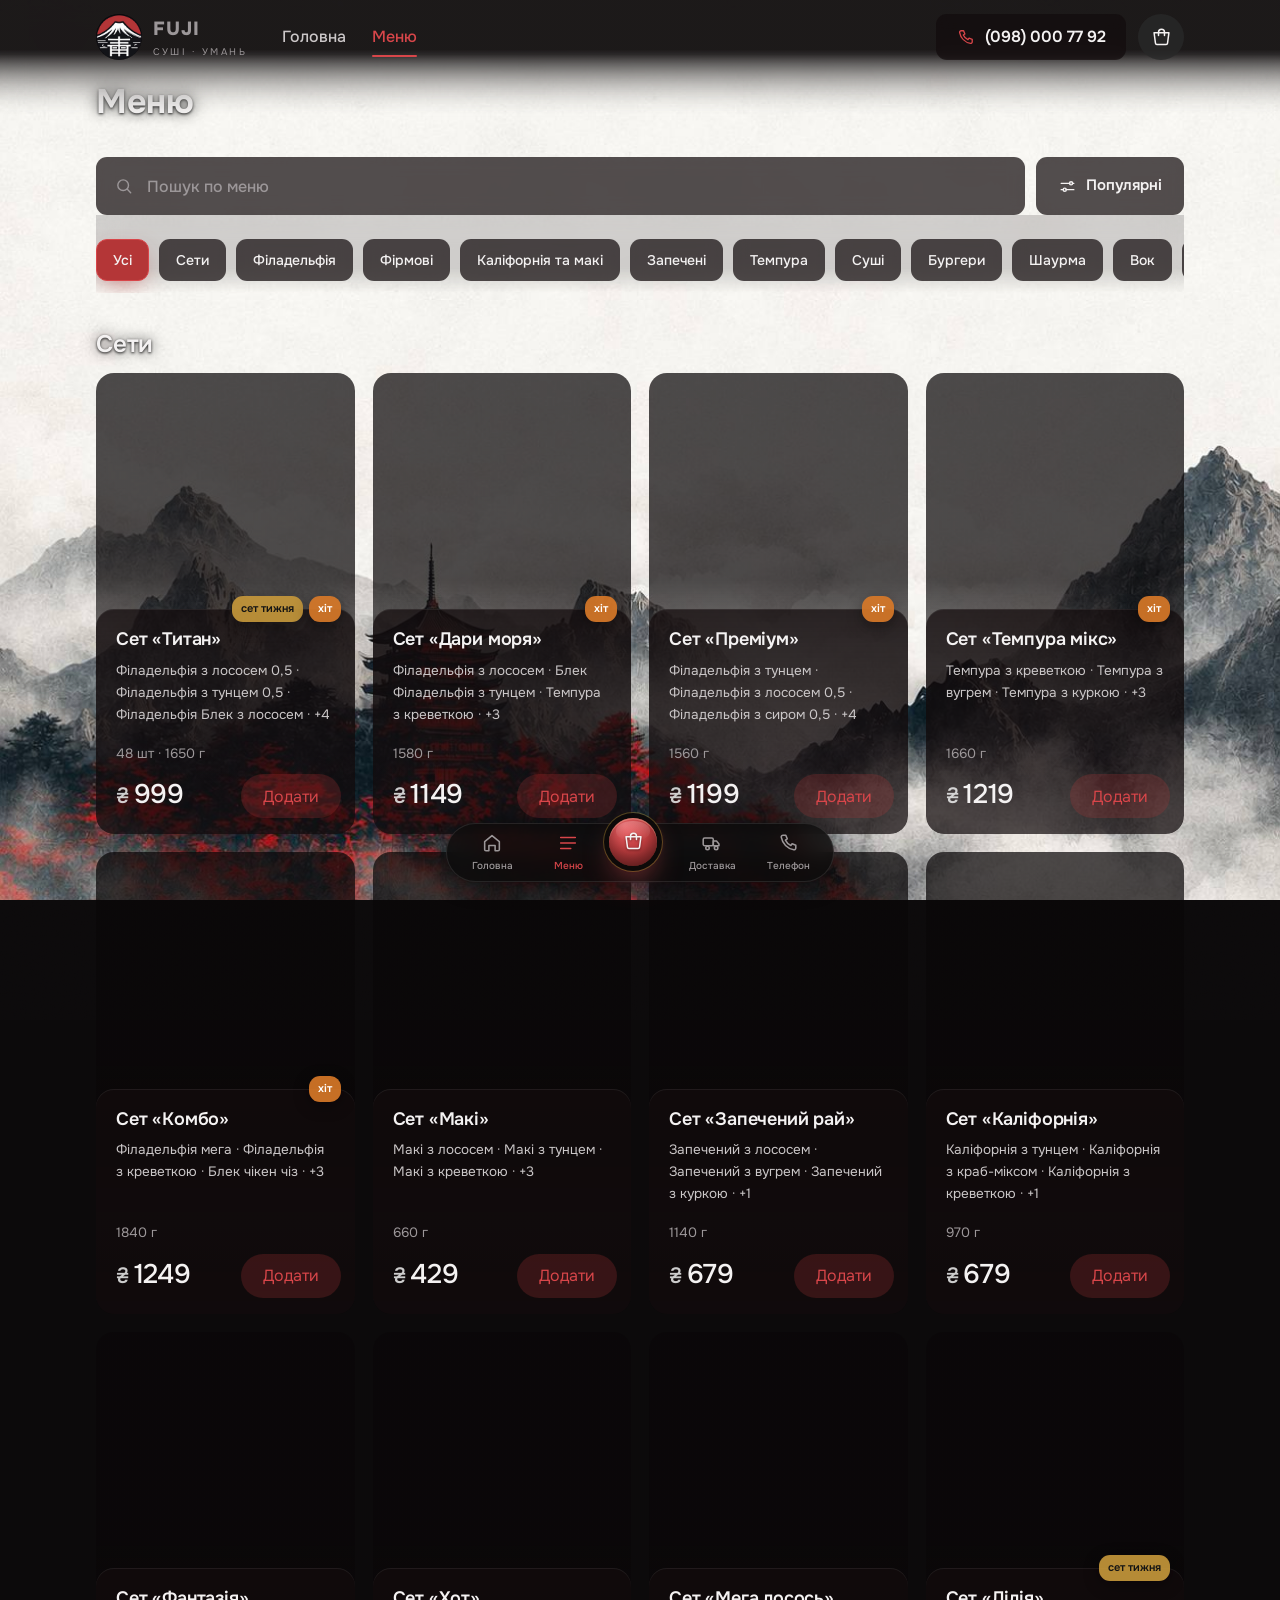
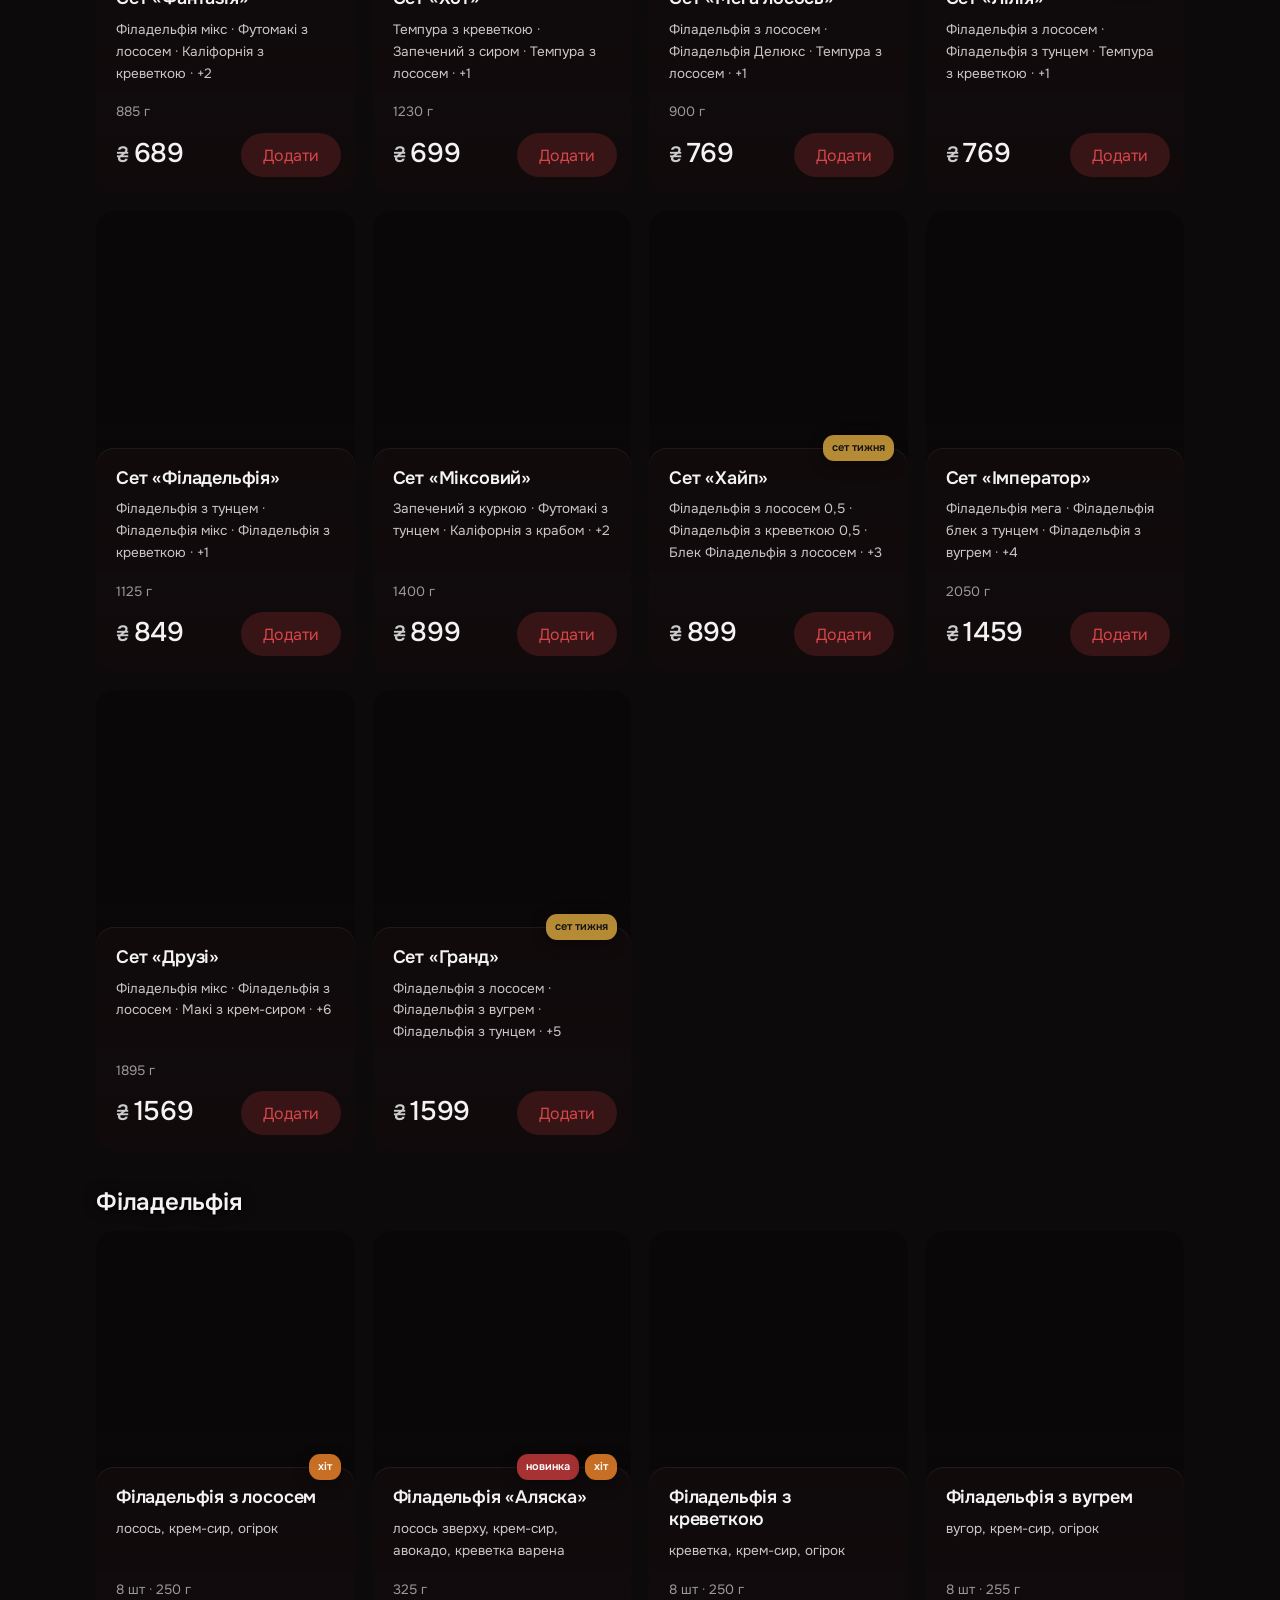
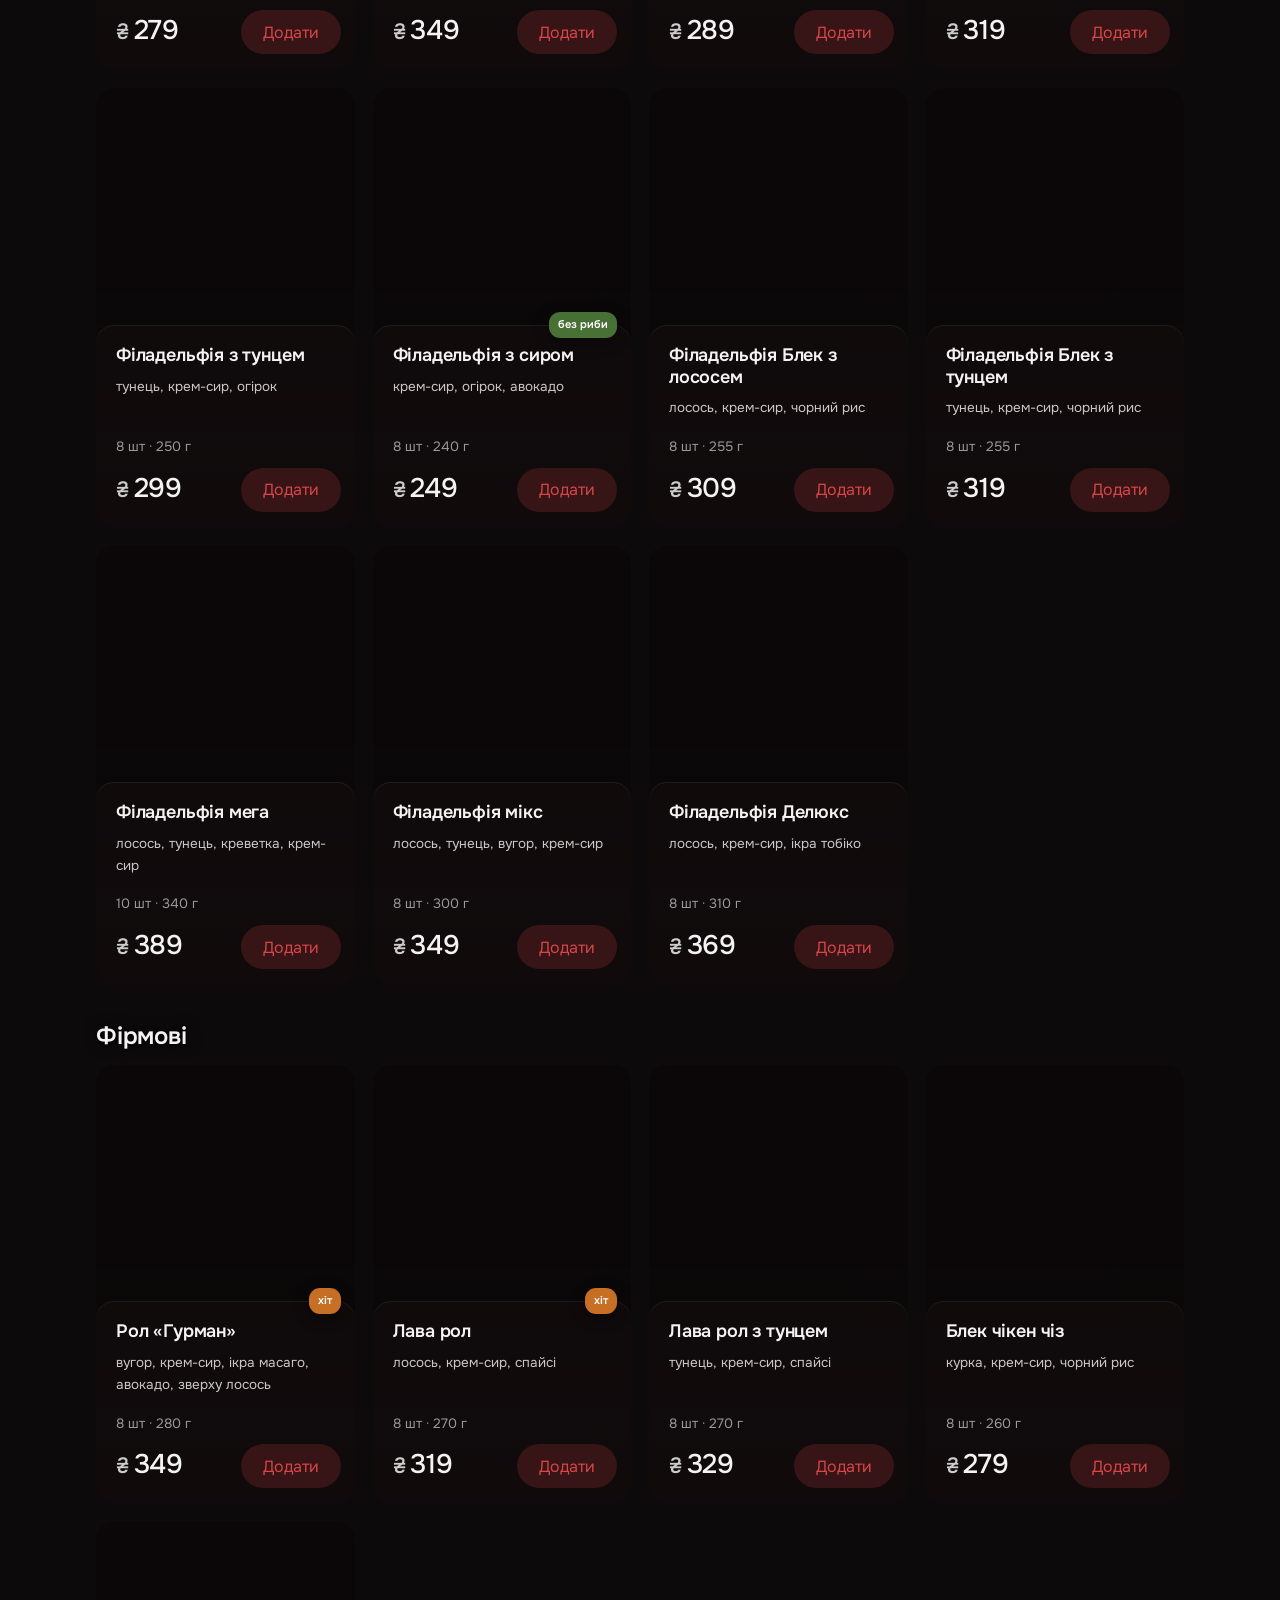
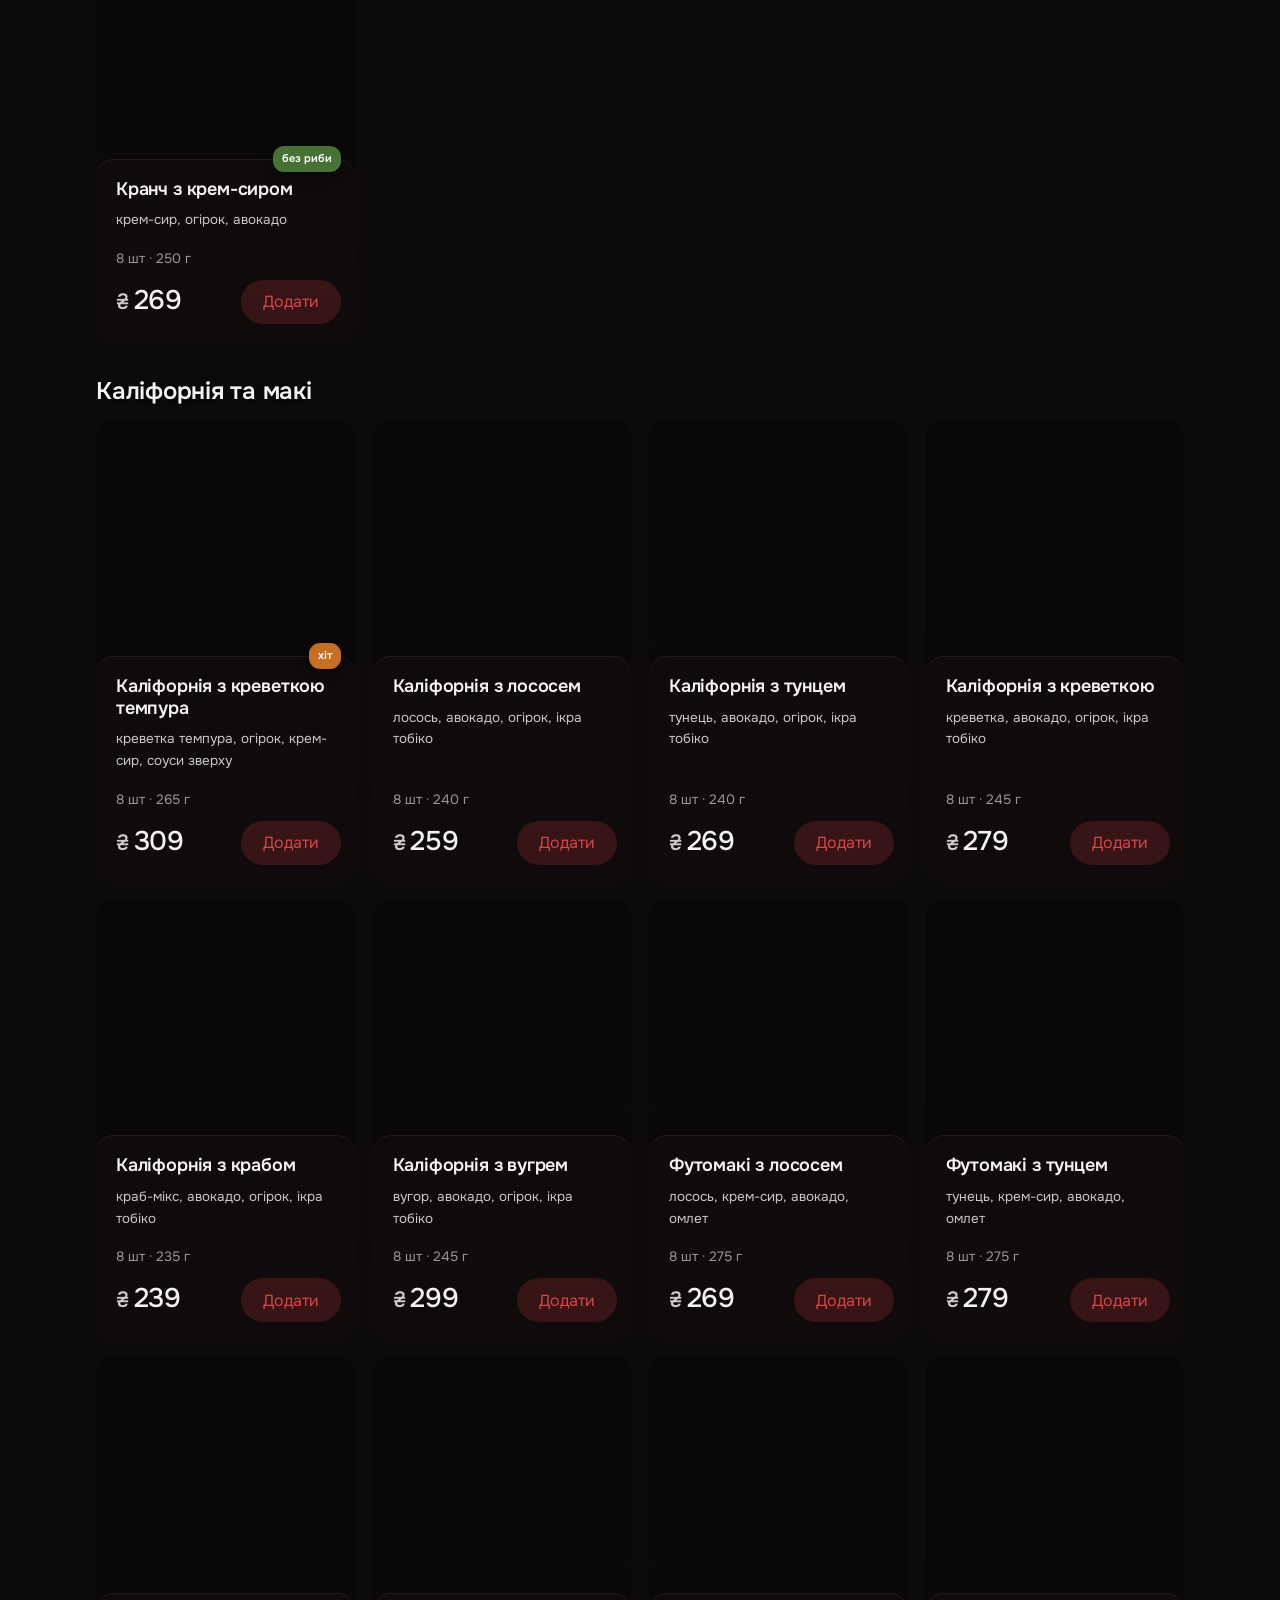
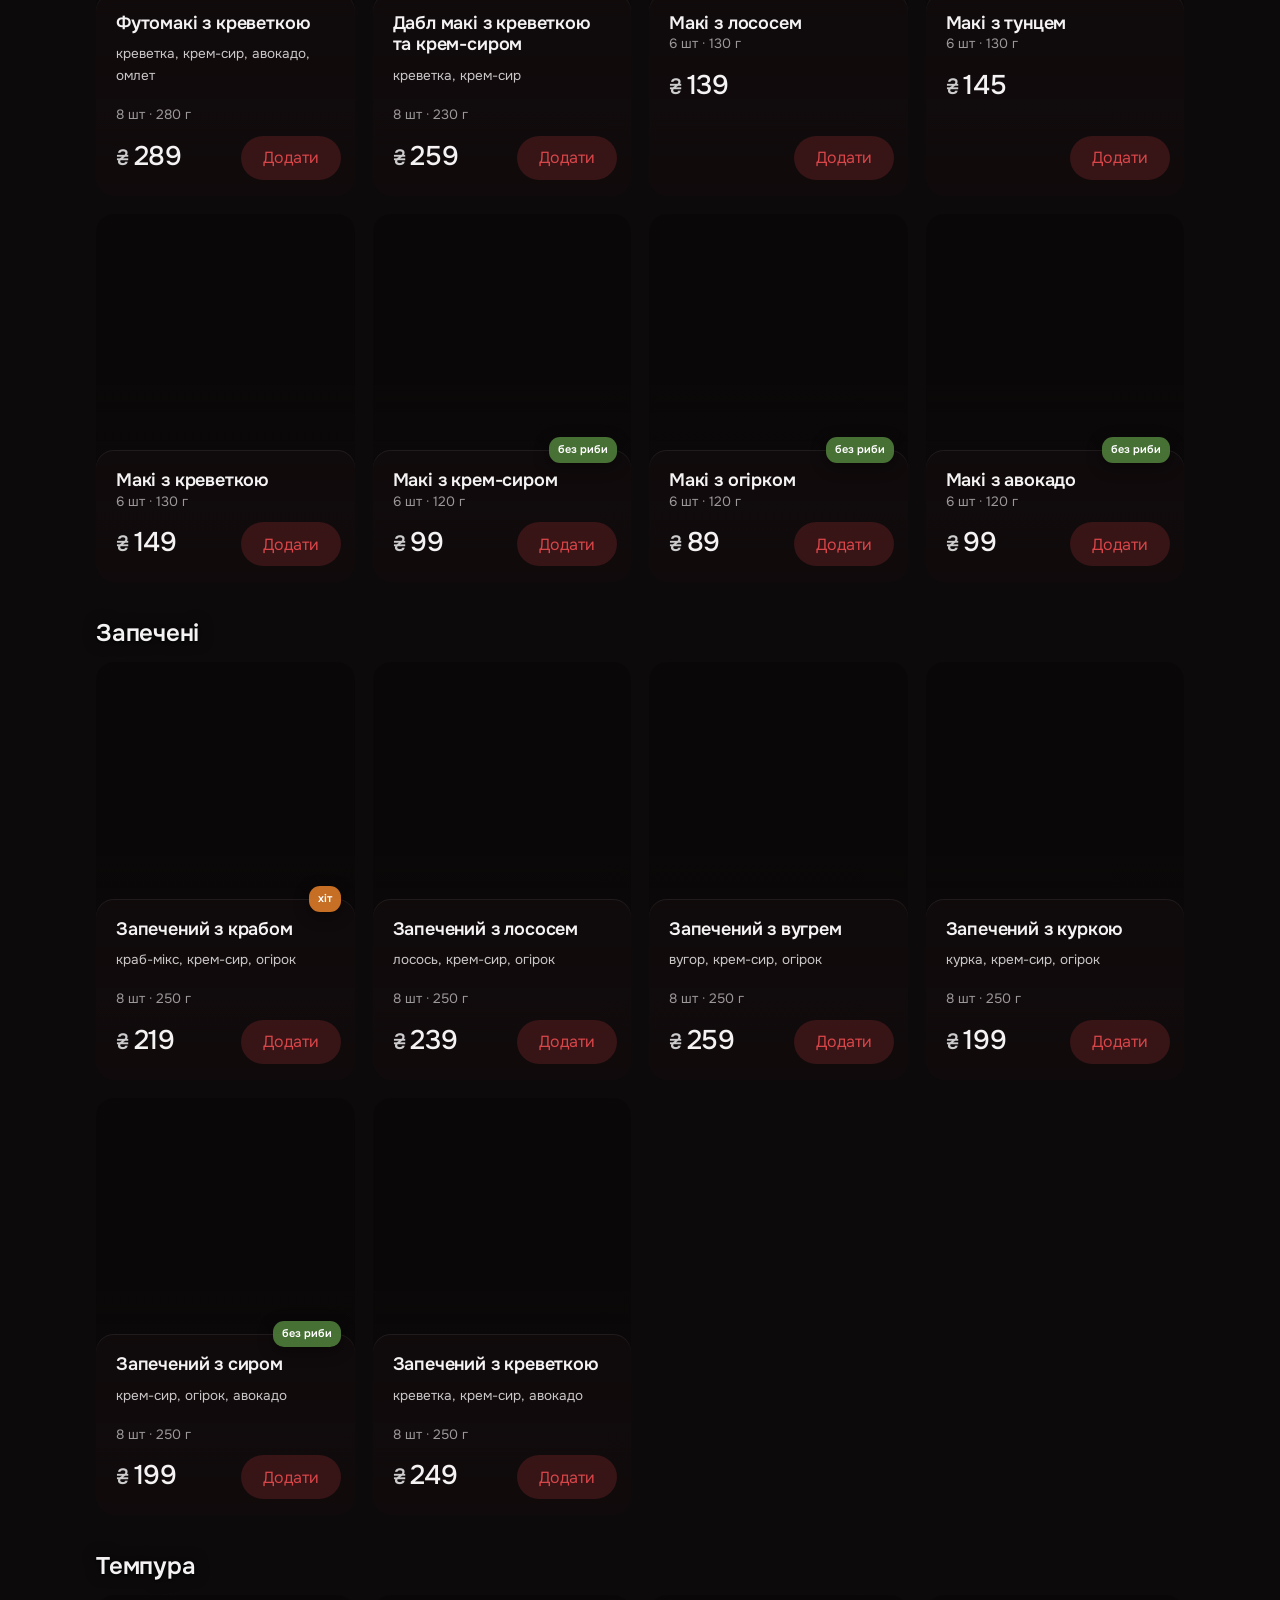
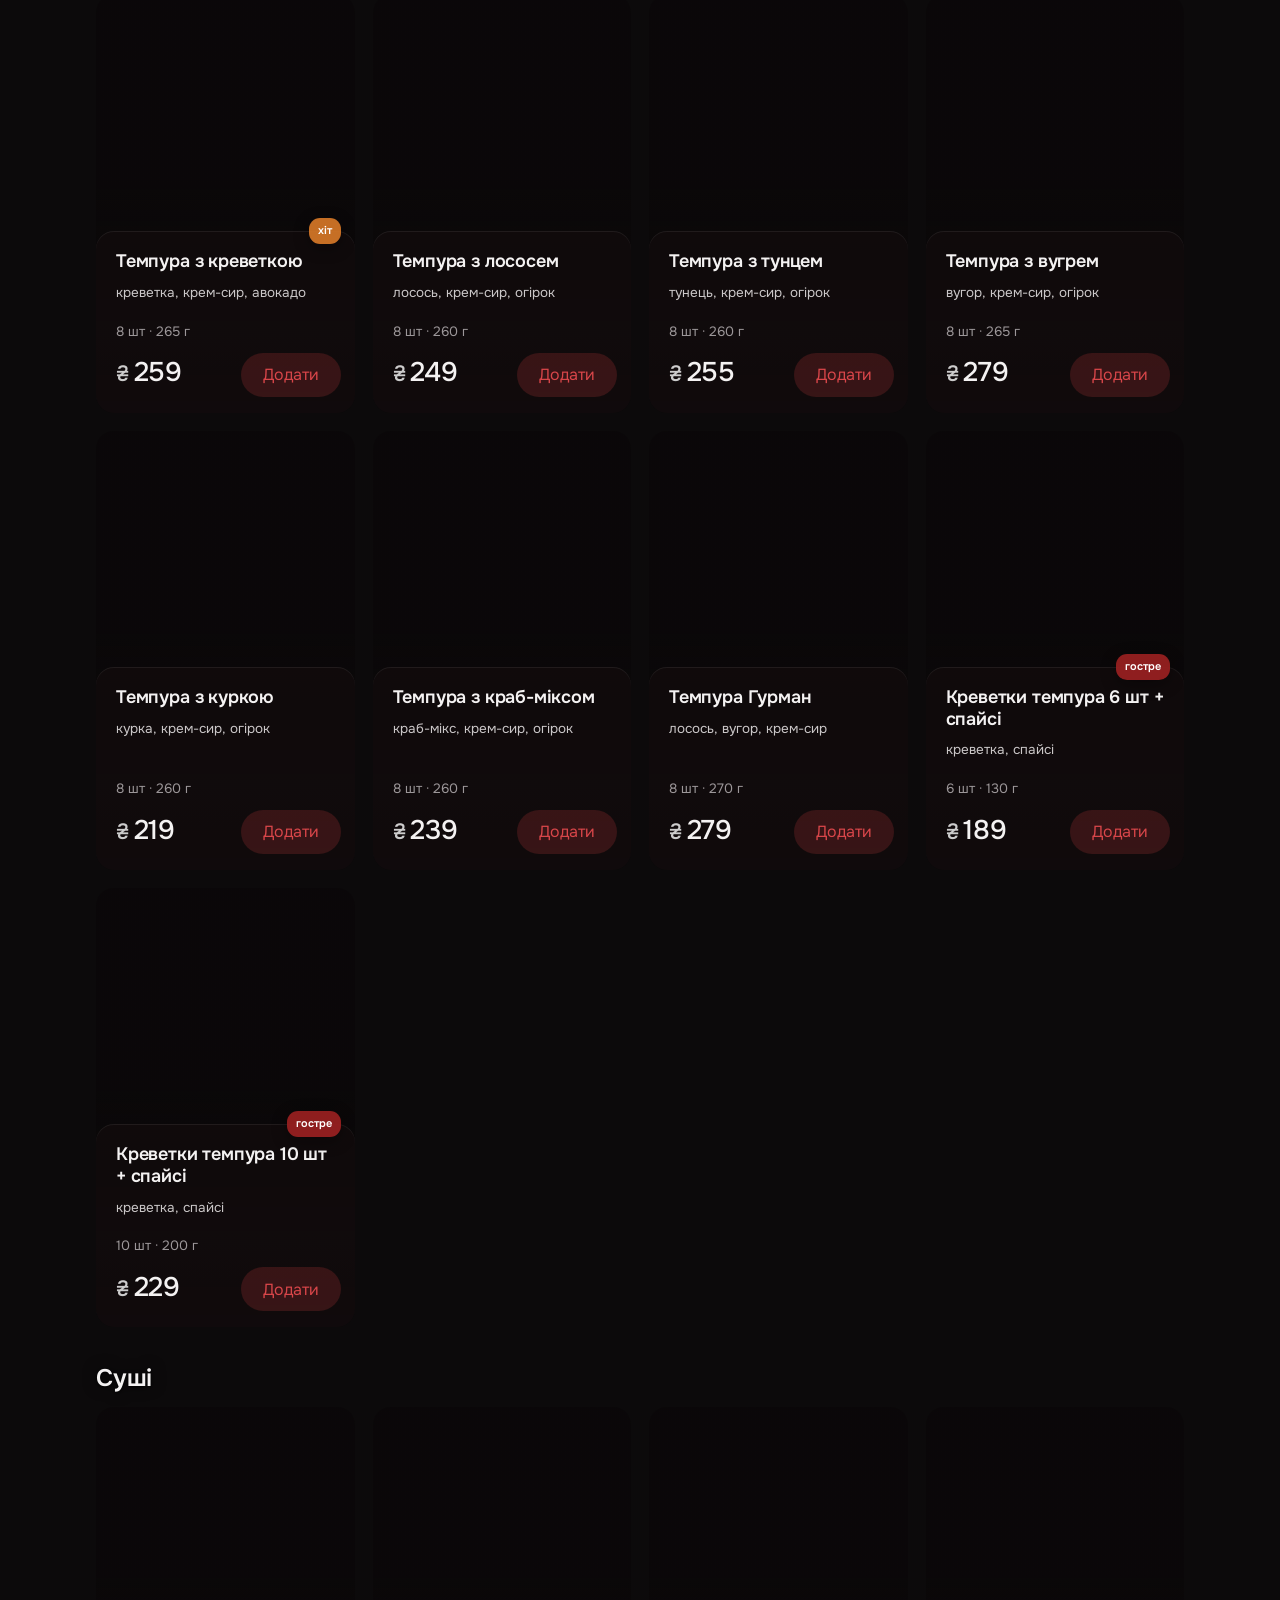
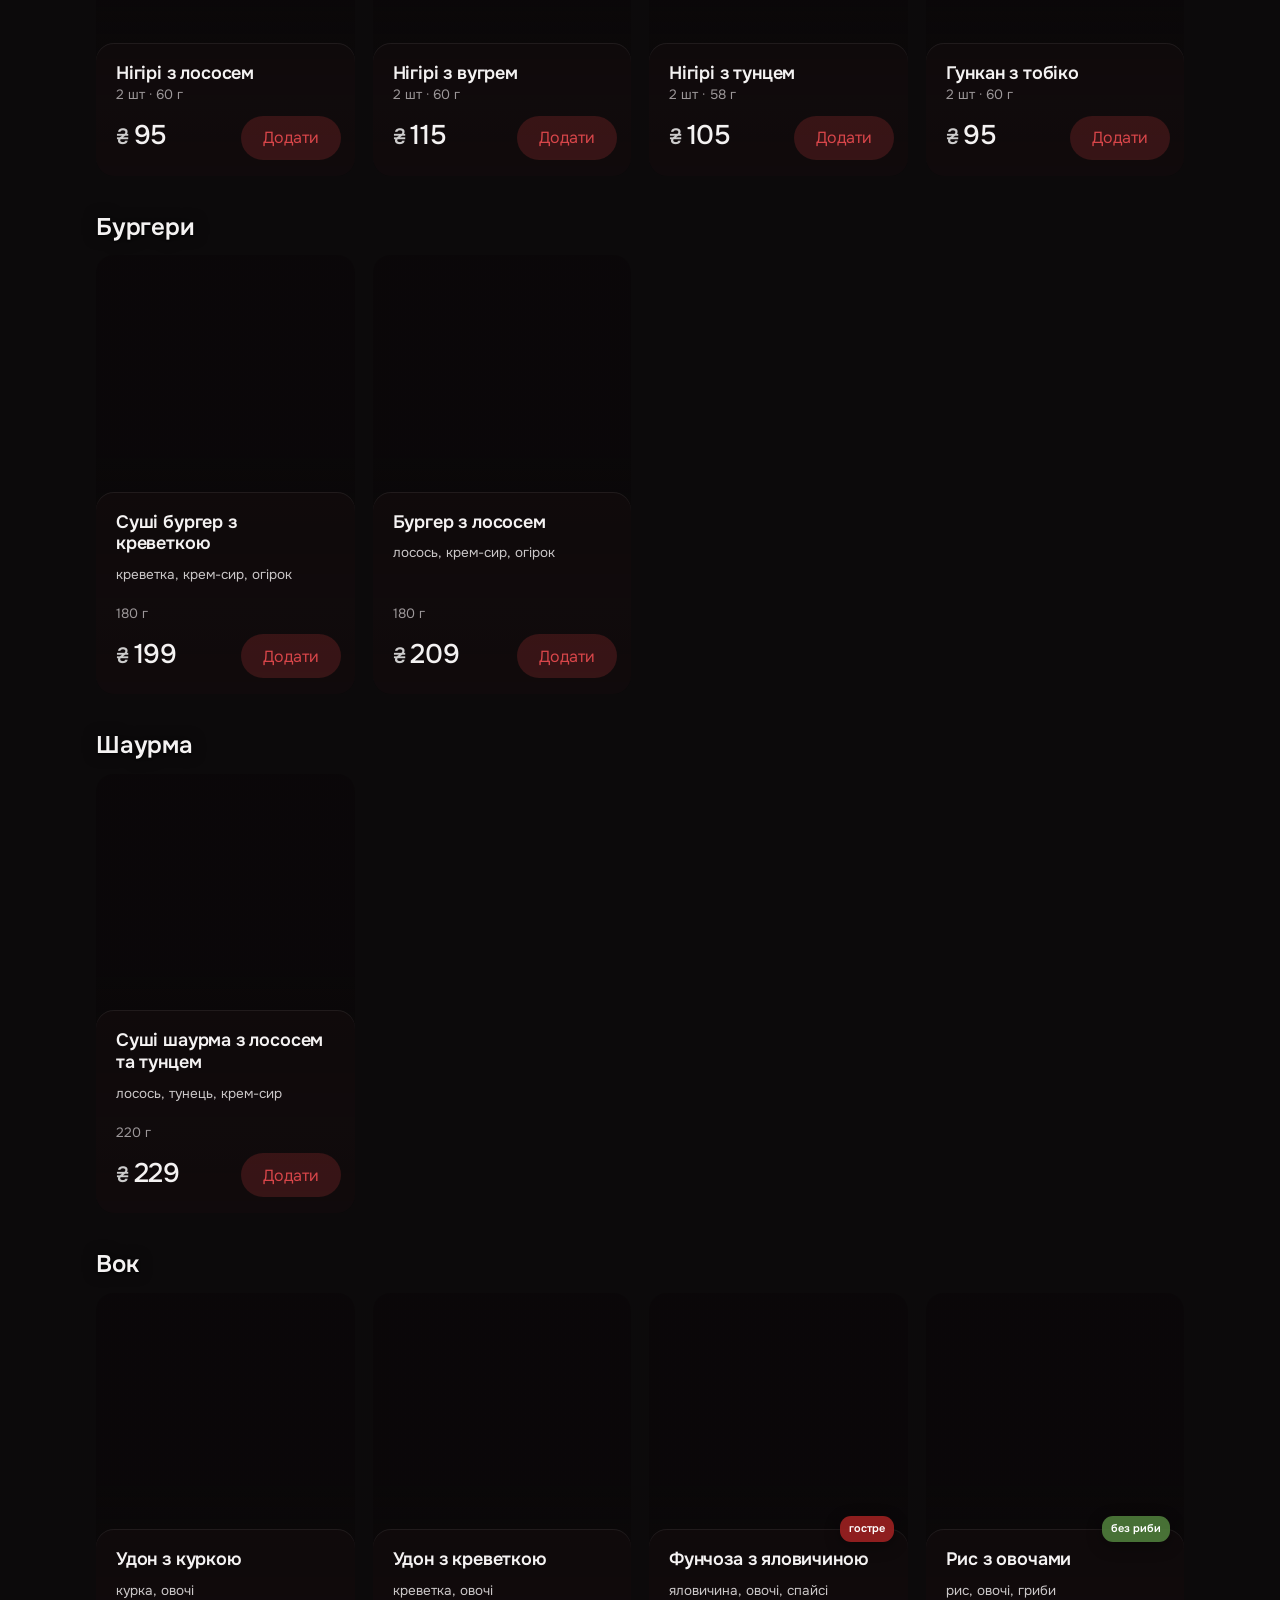
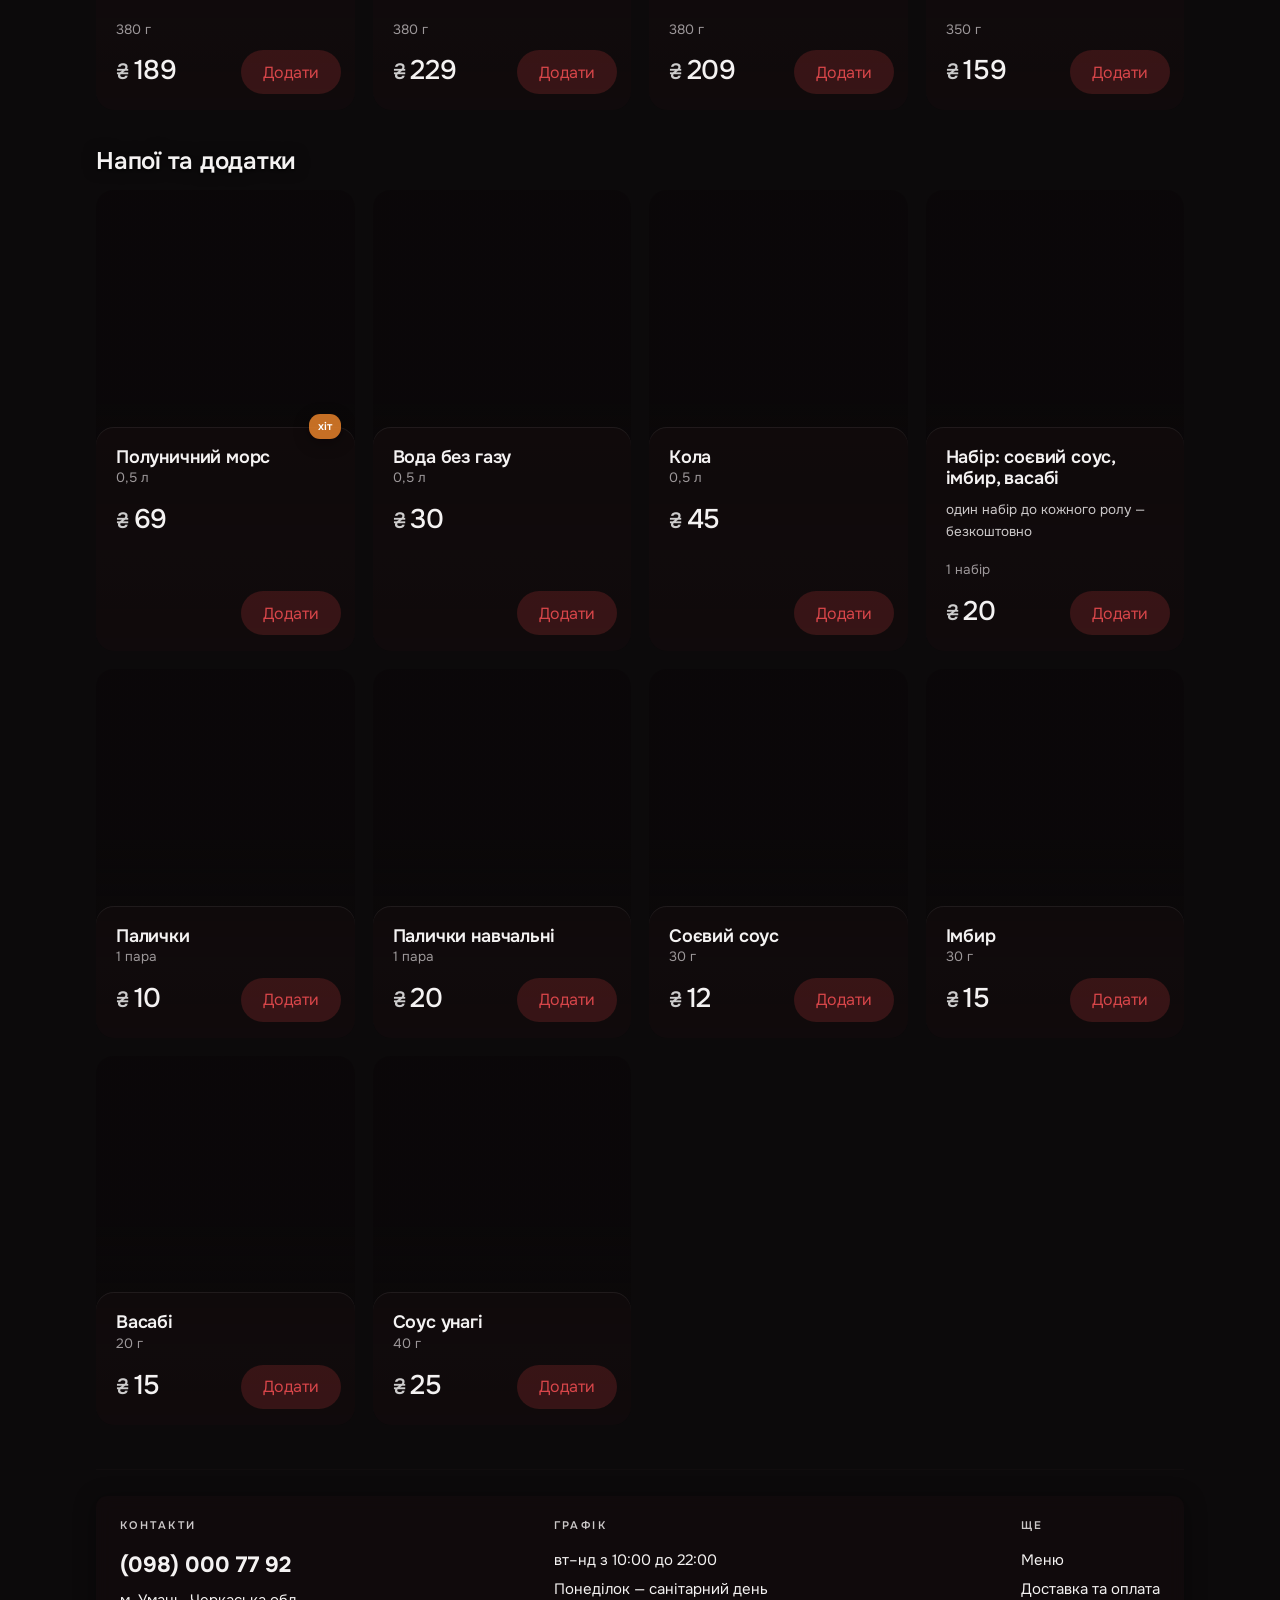
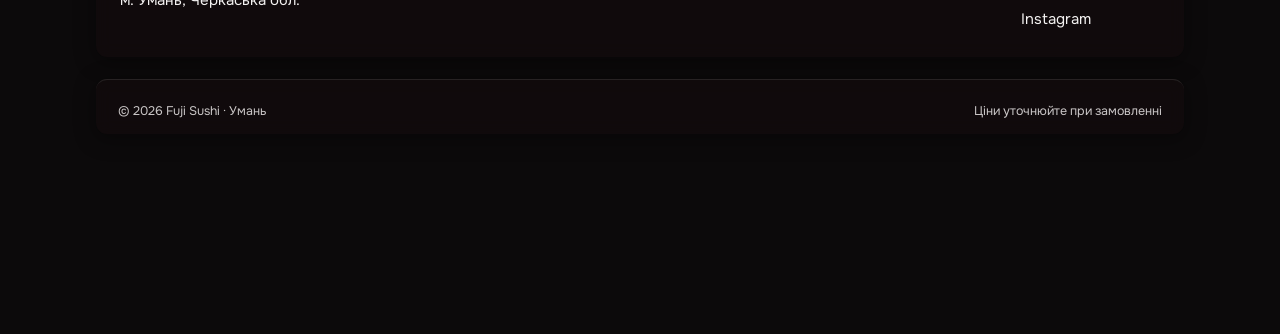
==== commit 55838da7: "Плитка розділу: фото на всю площу, без намальованих іконок Фото розділу було дрібним кружечком у 34 " ====
--- a/menu/index.html
+++ b/menu/index.html
@@ -7,12 +7,12 @@
 <meta name="description" content="Меню Fuji Sushi: сети, Філадельфія, запечені, темпура, суші та вок. Доставка по Умані, безкоштовно від 499 ₴.">
 <meta name="theme-color" content="#000000">
 <meta property="og:image" content="../logo.jpg">
-<link rel="icon" href="../favicon.png?v=20260826-0936" sizes="144x144" type="image/png">
+<link rel="icon" href="../favicon.png?v=20260904-1559" sizes="144x144" type="image/png">
 <link rel="apple-touch-icon" href="../logo.jpg">
 <link rel="preconnect" href="https://fonts.googleapis.com">
 <link rel="preconnect" href="https://fonts.gstatic.com" crossorigin>
 <link href="https://fonts.googleapis.com/css2?family=Onest:wght@400;500;600;700;800&family=Manrope:wght@400;500;600;700&display=swap" rel="stylesheet">
-<link rel="stylesheet" href="../style.css?v=20260826-0936">
+<link rel="stylesheet" href="../style.css?v=20260904-1559">
 <style>
   /* без відʼємних полів: вони давали зайву ширину і сторінку можна було тягнути вбік */
   /* скляна, а не чорна: суцільна заливка перекривала фонове фото
@@ -71,11 +71,11 @@
 <div id="cartWrap"></div>
 
 <script>window.SITE_ROOT = '../';</script>
-<script src="../data.js?v=20260826-0936"></script>
-<script src="../app.js?v=20260826-0936"></script>
+<script src="../data.js?v=20260904-1559"></script>
+<script src="../app.js?v=20260904-1559"></script>
 <script>
 mountShell('menu');
-$('#ftr').innerHTML = footerHTML();
+renderFooter();
 
 const par = new URLSearchParams(location.search);
 let cat = par.get('c') || 'all';
@@ -138,7 +138,7 @@
   $('#cats').innerHTML = [{id:'all',n:CATALL.n},...live].map(c=>
     `<button class="cat" data-c="${c.id}">${
       c.id==='all'
-        ? picDraw({t:'set',ing:['losos','krev','avo'],n:c.n,img:CATIMG.all},40)
+        ? pic({n:c.n,img:CATIMG.all},40)
         : catIcon(c)
     }${c.n}</button>`).join('');
 }
@@ -165,7 +165,7 @@
 /* db.js викликає це після завантаження меню з адмінки */
 window.rerender = () => { renderCats(); render(); };
 </script>
-<script src="../fx.js?v=20260826-0936"></script>
-<script src="../db.js?v=20260826-0936"></script>
+<script src="../fx.js?v=20260904-1559"></script>
+<script src="../db.js?v=20260904-1559"></script>
 </body>
 </html>
--- a/style.css
+++ b/style.css
@@ -1,25 +1,25 @@
-/* ============================================================
-   FUJI SUSHI · Умань
-   Структура й пропорції — за extaz-sushi.com.ua.
-   Палітра — з логотипа закладу: чорний, червоний #B43637, білий.
-   Неону приблизно на 20% менше, ніж в оригіналі (див. .glow).
+﻿/* ============================================================
+   FUJI SUSHI В· РЈРјР°РЅСЊ
+   РЎС‚СЂСѓРєС‚СѓСЂР° Р№ РїСЂРѕРїРѕСЂС†С–С— вЂ” Р·Р° extaz-sushi.com.ua.
+   РџР°Р»С–С‚СЂР° вЂ” Р· Р»РѕРіРѕС‚РёРїР° Р·Р°РєР»Р°РґСѓ: С‡РѕСЂРЅРёР№, С‡РµСЂРІРѕРЅРёР№ #B43637, Р±С–Р»РёР№.
+   РќРµРѕРЅСѓ РїСЂРёР±Р»РёР·РЅРѕ РЅР° 20% РјРµРЅС€Рµ, РЅС–Р¶ РІ РѕСЂРёРіС–РЅР°Р»С– (РґРёРІ. .glow).
    ============================================================ */
 
 :root{
   --bg:#0C0A0B;
   --ink:#F4F2F2;
-  /* приглушені сірі підняті: на склі поверх світлої ілюстрації
-     старі #A8A6A6 і #6E6C6E ледь читалися */
+  /* РїСЂРёРіР»СѓС€РµРЅС– СЃС–СЂС– РїС–РґРЅСЏС‚С–: РЅР° СЃРєР»С– РїРѕРІРµСЂС… СЃРІС–С‚Р»РѕС— С–Р»СЋСЃС‚СЂР°С†С–С—
+     СЃС‚Р°СЂС– #A8A6A6 С– #6E6C6E Р»РµРґСЊ С‡РёС‚Р°Р»РёСЃСЏ */
   --ink-2:#CBC7C8;
   --ink-3:#9C9799;
 
-  --red:#B43637;          /* точний колір із логотипа */
+  --red:#B43637;          /* С‚РѕС‡РЅРёР№ РєРѕР»С–СЂ С–Р· Р»РѕРіРѕС‚РёРїР° */
   --red-hi:#D8464A;
   --red-soft:rgba(180,54,55,.20);
   --red-tag:rgba(180,54,55,.92);
 
-  /* скло темне: фон сайту — світла ілюстрація, і на прозорому склі
-     світлий текст на ній зникав */
+  /* СЃРєР»Рѕ С‚РµРјРЅРµ: С„РѕРЅ СЃР°Р№С‚Сѓ вЂ” СЃРІС–С‚Р»Р° С–Р»СЋСЃС‚СЂР°С†С–СЏ, С– РЅР° РїСЂРѕР·РѕСЂРѕРјСѓ СЃРєР»С–
+     СЃРІС–С‚Р»РёР№ С‚РµРєСЃС‚ РЅР° РЅС–Р№ Р·РЅРёРєР°РІ */
   --glass:rgba(18,12,13,.72);
   --glass-2:rgba(18,12,13,.58);
   --line:rgba(238,238,238,.10);
@@ -38,17 +38,17 @@
 }
 
 *,*::before,*::after{box-sizing:border-box}
-/* інакше display:grid/flex перебиває атрибут hidden */
+/* С–РЅР°РєС€Рµ display:grid/flex РїРµСЂРµР±РёРІР°С” Р°С‚СЂРёР±СѓС‚ hidden */
 [hidden]{display:none!important}
 html{-webkit-text-size-adjust:100%;scroll-behavior:smooth;overflow-x:clip}
 body{
   margin:0;background:var(--bg);color:var(--ink);
   font-family:'Onest','Manrope',ui-sans-serif,system-ui,-apple-system,'Segoe UI',sans-serif;
   font-size:16px;line-height:1.45;font-weight:400;
-  /* НЕ ставити тут overflow-x:hidden: воно робить body контейнером
-     прокрутки і мовчки ламає position:sticky всередині — шапка й смуга
-     розділів переставали липнути. Від горизонтального зсуву достатньо
-     overflow-x:clip на html вище. */
+  /* РќР• СЃС‚Р°РІРёС‚Рё С‚СѓС‚ overflow-x:hidden: РІРѕРЅРѕ СЂРѕР±РёС‚СЊ body РєРѕРЅС‚РµР№РЅРµСЂРѕРј
+     РїСЂРѕРєСЂСѓС‚РєРё С– РјРѕРІС‡РєРё Р»Р°РјР°С” position:sticky РІСЃРµСЂРµРґРёРЅС– вЂ” С€Р°РїРєР° Р№ СЃРјСѓРіР°
+     СЂРѕР·РґС–Р»С–РІ РїРµСЂРµСЃС‚Р°РІР°Р»Рё Р»РёРїРЅСѓС‚Рё. Р’С–Рґ РіРѕСЂРёР·РѕРЅС‚Р°Р»СЊРЅРѕРіРѕ Р·СЃСѓРІСѓ РґРѕСЃС‚Р°С‚РЅСЊРѕ
+     overflow-x:clip РЅР° html РІРёС‰Рµ. */
   min-height:100vh;
 }
 body.locked{overflow:hidden}
@@ -61,28 +61,28 @@
 
 .wrap{width:min(100% - 32px,var(--max));margin-inline:auto;position:relative;z-index:2}
 
-/* ---------- ФОТО-ФОН ---------- */
-/* fon.jpg лежить у папці сайту й показується як є: ні фільтрів,
-   ні притемнення поверх. cover — щоб укривала весь екран. */
+/* ---------- Р¤РћРўРћ-Р¤РћРќ ---------- */
+/* fon.jpg Р»РµР¶РёС‚СЊ Сѓ РїР°РїС†С– СЃР°Р№С‚Сѓ Р№ РїРѕРєР°Р·СѓС”С‚СЊСЃСЏ СЏРє С”: РЅС– С„С–Р»СЊС‚СЂС–РІ,
+   РЅС– РїСЂРёС‚РµРјРЅРµРЅРЅСЏ РїРѕРІРµСЂС…. cover вЂ” С‰РѕР± СѓРєСЂРёРІР°Р»Р° РІРµСЃСЊ РµРєСЂР°РЅ. */
 .glows{position:fixed;inset:0;z-index:0;pointer-events:none;overflow:hidden;background:#0A0708}
 .glows::before{
   content:'';position:absolute;inset:0;
   background:url(fon.jpg) center / cover no-repeat;
 }
-/* Плями світла вимкнено: вони лягали кольоровими хмарами поверх
-   ілюстрації й міняли її вигляд. */
+/* РџР»СЏРјРё СЃРІС–С‚Р»Р° РІРёРјРєРЅРµРЅРѕ: РІРѕРЅРё Р»СЏРіР°Р»Рё РєРѕР»СЊРѕСЂРѕРІРёРјРё С…РјР°СЂР°РјРё РїРѕРІРµСЂС…
+   С–Р»СЋСЃС‚СЂР°С†С–С— Р№ РјС–РЅСЏР»Рё С—С— РІРёРіР»СЏРґ. */
 .glow{display:none}
 
-/* ---------- ХЕДЕР ---------- */
+/* ---------- РҐР•Р”Р•Р  ---------- */
 .header{
   position:sticky;top:0;z-index:50;
   display:flex;align-items:center;gap:22px;
   width:min(100% - 32px,var(--max));margin-inline:auto;
   padding:14px 0 16px;
 }
-/* фіксована, а не -50vw: інакше сторінка їде вбік по горизонталі.
-   Маска гасить не лише колір, а й розмиття — без неї внизу шторки
-   лишалася б різка межа, де розмиття обривається. */
+/* С„С–РєСЃРѕРІР°РЅР°, Р° РЅРµ -50vw: С–РЅР°РєС€Рµ СЃС‚РѕСЂС–РЅРєР° С—РґРµ РІР±С–Рє РїРѕ РіРѕСЂРёР·РѕРЅС‚Р°Р»С–.
+   РњР°СЃРєР° РіР°СЃРёС‚СЊ РЅРµ Р»РёС€Рµ РєРѕР»С–СЂ, Р° Р№ СЂРѕР·РјРёС‚С‚СЏ вЂ” Р±РµР· РЅРµС— РІРЅРёР·Сѓ С€С‚РѕСЂРєРё
+   Р»РёС€Р°Р»Р°СЃСЏ Р± СЂС–Р·РєР° РјРµР¶Р°, РґРµ СЂРѕР·РјРёС‚С‚СЏ РѕР±СЂРёРІР°С”С‚СЊСЃСЏ. */
 .header::before{
   content:'';position:fixed;top:0;left:0;right:0;height:118px;z-index:-1;
   background:linear-gradient(rgba(9,6,7,.92) 42%,rgba(9,6,7,0));
@@ -129,7 +129,7 @@
   .phone-pill{padding:11px 13px}
 }
 
-/* ---------- НИЖНЯ ПАНЕЛЬ ---------- */
+/* ---------- РќРР–РќРЇ РџРђРќР•Р›Р¬ ---------- */
 .navbar{
   position:fixed;left:0;right:0;bottom:0;z-index:60;
   height:calc(var(--nav-h) + env(safe-area-inset-bottom));
@@ -147,8 +147,8 @@
 .navbar a svg{width:22px;height:22px}
 .navbar a.on{color:var(--red-hi)}
 .navbar .nb-cart{width:62px;position:relative}
-/* Тепле сяйво під кнопкою — окремим шаром на обгортці, тому лягає
-   під саму кнопку й повільно «дихає». */
+/* РўРµРїР»Рµ СЃСЏР№РІРѕ РїС–Рґ РєРЅРѕРїРєРѕСЋ вЂ” РѕРєСЂРµРјРёРј С€Р°СЂРѕРј РЅР° РѕР±РіРѕСЂС‚С†С–, С‚РѕРјСѓ Р»СЏРіР°С”
+   РїС–Рґ СЃР°РјСѓ РєРЅРѕРїРєСѓ Р№ РїРѕРІС–Р»СЊРЅРѕ В«РґРёС…Р°С”В». */
 .navbar .nb-cart::before{
   content:'';position:absolute;left:-9px;top:-33px;width:80px;height:80px;
   border-radius:50%;pointer-events:none;
@@ -157,9 +157,9 @@
 }
 @keyframes cartglow{0%,100%{opacity:.5;transform:scale(.92)}50%{opacity:1;transform:scale(1.08)}}
 @media(prefers-reduced-motion:reduce){.navbar .nb-cart::before{animation:none}}
-/* Головна кнопка сайту. Обідок навколо — темний, кольору панелі, і
-   поверх нього тонка золота нитка: біле кільце на темній панелі
-   впадало в око більше за саму кнопку. */
+/* Р“РѕР»РѕРІРЅР° РєРЅРѕРїРєР° СЃР°Р№С‚Сѓ. РћР±С–РґРѕРє РЅР°РІРєРѕР»Рѕ вЂ” С‚РµРјРЅРёР№, РєРѕР»СЊРѕСЂСѓ РїР°РЅРµР»С–, С–
+   РїРѕРІРµСЂС… РЅСЊРѕРіРѕ С‚РѕРЅРєР° Р·РѕР»РѕС‚Р° РЅРёС‚РєР°: Р±С–Р»Рµ РєС–Р»СЊС†Рµ РЅР° С‚РµРјРЅС–Р№ РїР°РЅРµР»С–
+   РІРїР°РґР°Р»Рѕ РІ РѕРєРѕ Р±С–Р»СЊС€Рµ Р·Р° СЃР°РјСѓ РєРЅРѕРїРєСѓ. */
 .navbar .nb-cart .cart-btn{
   width:56px;height:56px;margin-top:-21px;
   background:
@@ -172,7 +172,7 @@
     0 14px 32px -8px rgba(216,70,74,.9);
   transition:transform .3s var(--ease),box-shadow .3s var(--ease);
 }
-/* полиск скла у верхній частині — те, що робить кружок обʼємним */
+/* РїРѕР»РёСЃРє СЃРєР»Р° Сѓ РІРµСЂС…РЅС–Р№ С‡Р°СЃС‚РёРЅС– вЂ” С‚Рµ, С‰Рѕ СЂРѕР±РёС‚СЊ РєСЂСѓР¶РѕРє РѕР±КјС”РјРЅРёРј */
 .navbar .nb-cart .cart-btn::after{
   content:'';position:absolute;left:15%;top:8%;width:70%;height:40%;
   border-radius:50%;pointer-events:none;
@@ -193,7 +193,7 @@
   box-shadow:0 0 0 2.5px rgba(0,0,0,.92),0 3px 10px -2px rgba(240,193,59,.9);
 }
 @media(min-width:861px){
-  /* на десктопі — плаваюча пігулка по центру, як в оригіналі */
+  /* РЅР° РґРµСЃРєС‚РѕРїС– вЂ” РїР»Р°РІР°СЋС‡Р° РїС–РіСѓР»РєР° РїРѕ С†РµРЅС‚СЂСѓ, СЏРє РІ РѕСЂРёРіС–РЅР°Р»С– */
   .navbar{
     left:50%;right:auto;transform:translateX(-50%);
     bottom:18px;width:auto;height:auto;gap:6px;
@@ -205,11 +205,11 @@
   .navbar .nb-cart::before{left:-5px;top:-26px;width:72px;height:72px}
 }
 
-/* ---------- ГЕРОЙ ---------- */
-/* Заголовки — просто текст, без плашки, на вимогу власника.
-   На світлих ділянках ілюстрації вони бліднуть — це свідомий вибір. */
-/* тінь така сама, як у рядка графіка: текст лежить просто на
-   ілюстрації, а вона місцями світла */
+/* ---------- Р“Р•Р РћР™ ---------- */
+/* Р—Р°РіРѕР»РѕРІРєРё вЂ” РїСЂРѕСЃС‚Рѕ С‚РµРєСЃС‚, Р±РµР· РїР»Р°С€РєРё, РЅР° РІРёРјРѕРіСѓ РІР»Р°СЃРЅРёРєР°.
+   РќР° СЃРІС–С‚Р»РёС… РґС–Р»СЏРЅРєР°С… С–Р»СЋСЃС‚СЂР°С†С–С— РІРѕРЅРё Р±Р»С–РґРЅСѓС‚СЊ вЂ” С†Рµ СЃРІС–РґРѕРјРёР№ РІРёР±С–СЂ. */
+/* С‚С–РЅСЊ С‚Р°РєР° СЃР°РјР°, СЏРє Сѓ СЂСЏРґРєР° РіСЂР°С„С–РєР°: С‚РµРєСЃС‚ Р»РµР¶РёС‚СЊ РїСЂРѕСЃС‚Рѕ РЅР°
+   С–Р»СЋСЃС‚СЂР°С†С–С—, Р° РІРѕРЅР° РјС–СЃС†СЏРјРё СЃРІС–С‚Р»Р° */
 .h1,.sec-h h2,.sec-h a,.grp h2{text-shadow:0 1px 3px rgba(0,0,0,.9),0 0 14px rgba(0,0,0,.75)}
 .h1{font-size:clamp(23px,4.2vw,34px);font-weight:700;padding:6px 0 18px}
 
@@ -217,38 +217,38 @@
 .banners{display:flex;gap:14px;overflow-x:auto;scroll-snap-type:x mandatory;scrollbar-width:none;padding-bottom:4px;
   overscroll-behavior-x:contain}
 .banners::-webkit-scrollbar{display:none}
-/* Темне скло: власного фото банер не має, крізь нього ледь проглядає
-   фон сторінки. Розмиття сильне, щоб гори не сперечалися з текстом. */
+/* РўРµРјРЅРµ СЃРєР»Рѕ: РІР»Р°СЃРЅРѕРіРѕ С„РѕС‚Рѕ Р±Р°РЅРµСЂ РЅРµ РјР°С”, РєСЂС–Р·СЊ РЅСЊРѕРіРѕ Р»РµРґСЊ РїСЂРѕРіР»СЏРґР°С”
+   С„РѕРЅ СЃС‚РѕСЂС–РЅРєРё. Р РѕР·РјРёС‚С‚СЏ СЃРёР»СЊРЅРµ, С‰РѕР± РіРѕСЂРё РЅРµ СЃРїРµСЂРµС‡Р°Р»РёСЃСЏ Р· С‚РµРєСЃС‚РѕРј. */
 .banner{
   cursor:pointer;
   position:relative;flex:0 0 min(100%,var(--max));scroll-snap-align:center;
   height:clamp(300px,44vw,420px);border-radius:var(--r-m);overflow:hidden;
-  /* суцільний колір: крізь напівпрозорий банер просвічувала фонова
-     ілюстрація, і на її червоних ділянках він віддавав червоним */
+  /* СЃСѓС†С–Р»СЊРЅРёР№ РєРѕР»С–СЂ: РєСЂС–Р·СЊ РЅР°РїС–РІРїСЂРѕР·РѕСЂРёР№ Р±Р°РЅРµСЂ РїСЂРѕСЃРІС–С‡СѓРІР°Р»Р° С„РѕРЅРѕРІР°
+     С–Р»СЋСЃС‚СЂР°С†С–СЏ, С– РЅР° С—С— С‡РµСЂРІРѕРЅРёС… РґС–Р»СЏРЅРєР°С… РІС–РЅ РІС–РґРґР°РІР°РІ С‡РµСЂРІРѕРЅРёРј */
   background:#0E0A0B;
   display:flex;align-items:center;
 }
 .banner__art{position:absolute;right:-4%;top:50%;transform:translateY(-50%);width:min(52%,420px)}
 .banner__art svg{width:100%;height:auto;filter:drop-shadow(0 24px 50px rgba(0,0,0,.6))}
-/* завантажене фото сета на банері */
-/* contain, а не cover: у банері показуємо знімок цілком, як він є */
+/* Р·Р°РІР°РЅС‚Р°Р¶РµРЅРµ С„РѕС‚Рѕ СЃРµС‚Р° РЅР° Р±Р°РЅРµСЂС– */
+/* contain, Р° РЅРµ cover: Сѓ Р±Р°РЅРµСЂС– РїРѕРєР°Р·СѓС”РјРѕ Р·РЅС–РјРѕРє С†С–Р»РєРѕРј, СЏРє РІС–РЅ С” */
 .banner__art .pic{width:100%;height:auto;aspect-ratio:1;object-fit:contain;
   border-radius:var(--r-m);box-shadow:0 24px 50px rgba(0,0,0,.6)}
-/* Червоного світіння тут більше немає: воно лежало саме над фото
-   праворуч і фарбувало страву в червоне — одна й та сама позиція
-   на банері й на картці виглядала по-різному. */
+/* Р§РµСЂРІРѕРЅРѕРіРѕ СЃРІС–С‚С–РЅРЅСЏ С‚СѓС‚ Р±С–Р»СЊС€Рµ РЅРµРјР°С”: РІРѕРЅРѕ Р»РµР¶Р°Р»Рѕ СЃР°РјРµ РЅР°Рґ С„РѕС‚Рѕ
+   РїСЂР°РІРѕСЂСѓС‡ С– С„Р°СЂР±СѓРІР°Р»Рѕ СЃС‚СЂР°РІСѓ РІ С‡РµСЂРІРѕРЅРµ вЂ” РѕРґРЅР° Р№ С‚Р° СЃР°РјР° РїРѕР·РёС†С–СЏ
+   РЅР° Р±Р°РЅРµСЂС– Р№ РЅР° РєР°СЂС‚С†С– РІРёРіР»СЏРґР°Р»Р° РїРѕ-СЂС–Р·РЅРѕРјСѓ. */
 .banner__in{position:relative;z-index:2;padding:clamp(24px,4vw,44px);max-width:58%}
 .banner__in h2{font-size:clamp(26px,4.4vw,44px);white-space:pre-line}
 .banner__in p{margin:12px 0 0;color:var(--ink-2);font-size:clamp(13px,1.5vw,16px);white-space:pre-line}
-/* плашка над назвою, щоб акція читалась одразу, а не тільки з ціни */
+/* РїР»Р°С€РєР° РЅР°Рґ РЅР°Р·РІРѕСЋ, С‰РѕР± Р°РєС†С–СЏ С‡РёС‚Р°Р»Р°СЃСЊ РѕРґСЂР°Р·Сѓ, Р° РЅРµ С‚С–Р»СЊРєРё Р· С†С–РЅРё */
 .banner__tag{
   display:inline-block;margin-bottom:10px;padding:5px 11px;border-radius:var(--r-s);
   background:#F0C13B;color:#141414;font-size:12px;font-weight:800;
   letter-spacing:.04em;text-transform:uppercase;box-shadow:var(--sh-tag);
 }
 .banner__b{display:flex;align-items:center;gap:14px;margin-top:clamp(16px,2.6vw,26px);flex-wrap:wrap}
-/* стару ціну відсуваємо від нової і робимо дрібнішою: злиті в одне
-   число «111122 ₴» їх було не розрізнити */
+/* СЃС‚Р°СЂСѓ С†С–РЅСѓ РІС–РґСЃСѓРІР°С”РјРѕ РІС–Рґ РЅРѕРІРѕС— С– СЂРѕР±РёРјРѕ РґСЂС–Р±РЅС–С€РѕСЋ: Р·Р»РёС‚С– РІ РѕРґРЅРµ
+   С‡РёСЃР»Рѕ В«111122 в‚ґВ» С—С… Р±СѓР»Рѕ РЅРµ СЂРѕР·СЂС–Р·РЅРёС‚Рё */
 .banner__p{display:inline-flex;align-items:baseline;gap:10px;
   font-size:clamp(22px,3vw,30px);font-weight:700;white-space:nowrap}
 .banner__p s{font-size:.6em;font-weight:400;color:var(--ink-3);
@@ -265,10 +265,10 @@
 .dots b{width:7px;height:7px;border-radius:50%;background:var(--ink-3);opacity:.5;cursor:pointer;transition:all .3s}
 .dots b.on{background:var(--red-hi);opacity:1;width:20px;border-radius:4px}
 
-/* ---------- КАТЕГОРІЇ ---------- */
-/* overscroll-behavior-x стримує бокове перетягування сторінки.
-   touch-action тут НЕ чіпаємо: pan-x забороняє вертикальний рух
-   пальця, і сторінка перестає гортатися над стрічкою. */
+/* ---------- РљРђРўР•Р“РћР Р†Р‡ ---------- */
+/* overscroll-behavior-x СЃС‚СЂРёРјСѓС” Р±РѕРєРѕРІРµ РїРµСЂРµС‚СЏРіСѓРІР°РЅРЅСЏ СЃС‚РѕСЂС–РЅРєРё.
+   touch-action С‚СѓС‚ РќР• С‡С–РїР°С”РјРѕ: pan-x Р·Р°Р±РѕСЂРѕРЅСЏС” РІРµСЂС‚РёРєР°Р»СЊРЅРёР№ СЂСѓС…
+   РїР°Р»СЊС†СЏ, С– СЃС‚РѕСЂС–РЅРєР° РїРµСЂРµСЃС‚Р°С” РіРѕСЂС‚Р°С‚РёСЃСЏ РЅР°Рґ СЃС‚СЂС–С‡РєРѕСЋ. */
 .cats{display:flex;gap:10px;overflow-x:auto;scrollbar-width:none;padding:22px 0 4px;
   overscroll-behavior-x:contain}
 .cats::-webkit-scrollbar{display:none}
@@ -283,7 +283,7 @@
 .cat.on{background:var(--red);border-color:var(--red-hi)}
 .cat svg,.cat .pic{width:34px;height:34px;border-radius:50%;object-fit:cover;flex-shrink:0}
 
-/* ---------- ПОШУК ---------- */
+/* ---------- РџРћРЁРЈРљ ---------- */
 .searchbar{display:flex;gap:11px;padding:18px 0 0}
 .search{
   flex:1;display:flex;align-items:center;gap:11px;height:58px;padding:0 18px;
@@ -291,7 +291,7 @@
 }
 .search svg{width:20px;height:20px;color:var(--ink-3);flex-shrink:0}
 .search input{flex:1;min-width:0;background:none;border:0;font-size:16px;font-weight:500}
-/* у браузера свій хрестик очищення — виходило два поруч */
+/* Сѓ Р±СЂР°СѓР·РµСЂР° СЃРІС–Р№ С…СЂРµСЃС‚РёРє РѕС‡РёС‰РµРЅРЅСЏ вЂ” РІРёС…РѕРґРёР»Рѕ РґРІР° РїРѕСЂСѓС‡ */
 .search input::-webkit-search-cancel-button,
 .search input::-webkit-search-decoration{-webkit-appearance:none;appearance:none;display:none}
 .search input::placeholder{color:var(--ink-3)}
@@ -299,7 +299,7 @@
 .search button{background:none;border:0;cursor:pointer;color:var(--ink-3);padding:4px}
 .search button:hover{color:var(--red-hi)}
 
-/* ---------- КНОПКА СОРТУВАННЯ ---------- */
+/* ---------- РљРќРћРџРљРђ РЎРћР РўРЈР’РђРќРќРЇ ---------- */
 .filt-btn{
   display:flex;align-items:center;gap:9px;flex-shrink:0;height:58px;padding:0 22px;
   border:0;border-radius:var(--r-s);cursor:pointer;
@@ -309,10 +309,10 @@
 .filt-btn svg{width:19px;height:19px}
 .filt-btn:hover{background:var(--red-soft)}
 .filt-btn.on{background:var(--red);color:#fff}
-/* підпис лишається завжди: кнопка-перемикач тільки ним і читається */
+/* РїС–РґРїРёСЃ Р»РёС€Р°С”С‚СЊСЃСЏ Р·Р°РІР¶РґРё: РєРЅРѕРїРєР°-РїРµСЂРµРјРёРєР°С‡ С‚С–Р»СЊРєРё РЅРёРј С– С‡РёС‚Р°С”С‚СЊСЃСЏ */
 @media(max-width:600px){.filt-btn{padding:0 15px;font-size:14px;gap:7px}.filt-btn svg{width:17px;height:17px}}
 
-/* ---------- СТОРІНКА ПОЗИЦІЇ ---------- */
+/* ---------- РЎРўРћР Р†РќРљРђ РџРћР—РР¦Р†Р‡ ---------- */
 .pv{position:fixed;inset:0;z-index:100;background:var(--bg);
   overflow-y:auto;-webkit-overflow-scrolling:touch;overscroll-behavior:contain;
   opacity:0;transform:translateY(16px);transition:opacity .3s var(--ease),transform .3s var(--ease)}
@@ -338,12 +338,12 @@
 .pv__also h3{font-size:clamp(18px,2.4vw,23px);font-weight:600;margin-bottom:14px}
 .card[data-open]{cursor:pointer}
 
-/* ---------- ЗАГОЛОВКИ РОЗДІЛІВ ---------- */
+/* ---------- Р—РђР“РћР›РћР’РљР Р РћР—Р”Р†Р›Р†Р’ ---------- */
 .sec-h{display:flex;align-items:center;justify-content:space-between;gap:18px;padding:34px 0 16px}
 .sec-h h2{font-size:clamp(20px,2.6vw,26px);font-weight:600}
 .sec-h a{font-size:14px;color:var(--red-hi);font-weight:600;white-space:nowrap}
 
-/* ---------- КАРТКИ СТРАВ ---------- */
+/* ---------- РљРђР РўРљР РЎРўР РђР’ ---------- */
 .row-slider{display:flex;gap:14px;overflow-x:auto;scroll-snap-type:x proximity;scrollbar-width:none;padding-bottom:6px;
   overscroll-behavior-x:contain}
 .row-slider::-webkit-scrollbar{display:none}
@@ -351,34 +351,34 @@
 .grid{display:grid;grid-template-columns:repeat(auto-fill,minmax(214px,1fr));gap:18px;
   align-items:stretch}
 
-/* Картка: фото зверху, скляна панель наїжджає на нього знизу */
-/* напівпрозорий, щоб фонове фото просвічувало крізь картку.
-   Розмиття тут навмисно не ставимо: карток під сотню, і на телефоні
-   стільки шарів backdrop-filter відчутно гальмують. */
-/* колонка + flex:1 на панелі — так картки в ряду однакової висоти,
-   а ціни й кнопки стоять на одній лінії */
+/* РљР°СЂС‚РєР°: С„РѕС‚Рѕ Р·РІРµСЂС…Сѓ, СЃРєР»СЏРЅР° РїР°РЅРµР»СЊ РЅР°С—Р¶РґР¶Р°С” РЅР° РЅСЊРѕРіРѕ Р·РЅРёР·Сѓ */
+/* РЅР°РїС–РІРїСЂРѕР·РѕСЂРёР№, С‰РѕР± С„РѕРЅРѕРІРµ С„РѕС‚Рѕ РїСЂРѕСЃРІС–С‡СѓРІР°Р»Рѕ РєСЂС–Р·СЊ РєР°СЂС‚РєСѓ.
+   Р РѕР·РјРёС‚С‚СЏ С‚СѓС‚ РЅР°РІРјРёСЃРЅРѕ РЅРµ СЃС‚Р°РІРёРјРѕ: РєР°СЂС‚РѕРє РїС–Рґ СЃРѕС‚РЅСЋ, С– РЅР° С‚РµР»РµС„РѕРЅС–
+   СЃС‚С–Р»СЊРєРё С€Р°СЂС–РІ backdrop-filter РІС–РґС‡СѓС‚РЅРѕ РіР°Р»СЊРјСѓСЋС‚СЊ. */
+/* РєРѕР»РѕРЅРєР° + flex:1 РЅР° РїР°РЅРµР»С– вЂ” С‚Р°Рє РєР°СЂС‚РєРё РІ СЂСЏРґСѓ РѕРґРЅР°РєРѕРІРѕС— РІРёСЃРѕС‚Рё,
+   Р° С†С–РЅРё Р№ РєРЅРѕРїРєРё СЃС‚РѕСЏС‚СЊ РЅР° РѕРґРЅС–Р№ Р»С–РЅС–С— */
 .card{position:relative;border-radius:18px;overflow:hidden;
   display:flex;flex-direction:column;
   background:linear-gradient(rgba(10,7,8,.72) 45%,rgba(10,7,8,0))}
-/* overflow ховає все зайве: під курсором з картки нічого не вилазить */
+/* overflow С…РѕРІР°С” РІСЃРµ Р·Р°Р№РІРµ: РїС–Рґ РєСѓСЂСЃРѕСЂРѕРј Р· РєР°СЂС‚РєРё РЅС–С‡РѕРіРѕ РЅРµ РІРёР»Р°Р·РёС‚СЊ */
 .card__img{aspect-ratio:1;display:grid;place-items:center;overflow:hidden;
   border-radius:18px 18px 0 0}
-/* намальовану страву підіймаємо, щоб панель з текстом її не перекривала */
+/* РЅР°РјР°Р»СЊРѕРІР°РЅСѓ СЃС‚СЂР°РІСѓ РїС–РґС–Р№РјР°С”РјРѕ, С‰РѕР± РїР°РЅРµР»СЊ Р· С‚РµРєСЃС‚РѕРј С—С— РЅРµ РїРµСЂРµРєСЂРёРІР°Р»Р° */
 .card__img svg{width:76%;height:auto;aspect-ratio:1;margin-bottom:52px}
 .card__img .pic{width:100%;height:100%;object-fit:contain;border-radius:18px}
 
-/* Завантажене в адмінці фото. Стоїть на місці намальованої картинки
-   в усіх списках, тож достатньо одного правила на всі розміри. */
+/* Р—Р°РІР°РЅС‚Р°Р¶РµРЅРµ РІ Р°РґРјС–РЅС†С– С„РѕС‚Рѕ. РЎС‚РѕС—С‚СЊ РЅР° РјС–СЃС†С– РЅР°РјР°Р»СЊРѕРІР°РЅРѕС— РєР°СЂС‚РёРЅРєРё
+   РІ СѓСЃС–С… СЃРїРёСЃРєР°С…, С‚РѕР¶ РґРѕСЃС‚Р°С‚РЅСЊРѕ РѕРґРЅРѕРіРѕ РїСЂР°РІРёР»Р° РЅР° РІСЃС– СЂРѕР·РјС–СЂРё. */
 .pic{width:100%;height:100%;object-fit:cover;display:block}
 .ci__a .pic,.ad__a .pic{border-radius:10px}
 .pv__art .pic{border-radius:var(--r-m);box-shadow:0 30px 60px rgba(0,0,0,.8)}
-/* плашки сидять на верхньому краї скляної панелі, тобто поверх фото
-   і вище за назву, щоб її не перекривати */
-/* плашки тепер стоять окремо, тож рядок назви більше не потребує
-   власного відступу знизу — від нього лишалася пустка */
+/* РїР»Р°С€РєРё СЃРёРґСЏС‚СЊ РЅР° РІРµСЂС…РЅСЊРѕРјСѓ РєСЂР°С— СЃРєР»СЏРЅРѕС— РїР°РЅРµР»С–, С‚РѕР±С‚Рѕ РїРѕРІРµСЂС… С„РѕС‚Рѕ
+   С– РІРёС‰Рµ Р·Р° РЅР°Р·РІСѓ, С‰РѕР± С—С— РЅРµ РїРµСЂРµРєСЂРёРІР°С‚Рё */
+/* РїР»Р°С€РєРё С‚РµРїРµСЂ СЃС‚РѕСЏС‚СЊ РѕРєСЂРµРјРѕ, С‚РѕР¶ СЂСЏРґРѕРє РЅР°Р·РІРё Р±С–Р»СЊС€Рµ РЅРµ РїРѕС‚СЂРµР±СѓС”
+   РІР»Р°СЃРЅРѕРіРѕ РІС–РґСЃС‚СѓРїСѓ Р·РЅРёР·Сѓ вЂ” РІС–Рґ РЅСЊРѕРіРѕ Р»РёС€Р°Р»Р°СЃСЏ РїСѓСЃС‚РєР° */
 .card__head{display:flex;align-items:flex-start;justify-content:space-between;gap:10px}
-/* Плашки сидять на межі фото й панелі — трохи на знімку, трохи на
-   тексті. Так вони помітні й не забирають місця в рядку з назвою. */
+/* РџР»Р°С€РєРё СЃРёРґСЏС‚СЊ РЅР° РјРµР¶С– С„РѕС‚Рѕ Р№ РїР°РЅРµР»С– вЂ” С‚СЂРѕС…Рё РЅР° Р·РЅС–РјРєСѓ, С‚СЂРѕС…Рё РЅР°
+   С‚РµРєСЃС‚С–. РўР°Рє РІРѕРЅРё РїРѕРјС–С‚РЅС– Р№ РЅРµ Р·Р°Р±РёСЂР°СЋС‚СЊ РјС–СЃС†СЏ РІ СЂСЏРґРєСѓ Р· РЅР°Р·РІРѕСЋ. */
 .card__tags{position:absolute;top:-13px;right:14px;z-index:3;
   display:flex;gap:6px;flex-wrap:nowrap;justify-content:flex-end}
 .tag{
@@ -391,28 +391,28 @@
 .tag--hot{background:rgba(150,32,32,.95)}
 .tag--sale{background:#F0C13B;color:#141414;font-weight:800}
 
-/* акційна ціна: стару перекреслюємо, нову підсвічуємо */
+/* Р°РєС†С–Р№РЅР° С†С–РЅР°: СЃС‚Р°СЂСѓ РїРµСЂРµРєСЂРµСЃР»СЋС”РјРѕ, РЅРѕРІСѓ РїС–РґСЃРІС–С‡СѓС”РјРѕ */
 .card__p s,.pv__p s,.ci__t s,.ad__t s{
   color:var(--ink-3);text-decoration-color:var(--red-hi);
   font-size:.62em;font-weight:400;margin-right:6px;
 }
 .card__p.sale,.pv__p.sale{color:#F0C13B}
 .pv__tags{display:flex;gap:7px;flex-wrap:wrap;margin-bottom:12px}
-/* Панель із текстом наїжджає на фото. Скло не рівне, а з градієнтом:
-   згори світліше й прозоріше, донизу гусне — так її верхній край не
-   читається як наліплений прямокутник, але сама панель лишається. */
-/* Розмиття тут навмисно прибране: карток під сотню, і стільки шарів
-   backdrop-filter змушували телефон захлинатися на прокрутці.
-   Щільніший градієнт дає той самий вигляд без цієї ціни. */
-/* Панель щільна, і на фото заходить лише краєм: крізь напівпрозору
-   було видно знімок, і текст читався поверх ролів. */
+/* РџР°РЅРµР»СЊ С–Р· С‚РµРєСЃС‚РѕРј РЅР°С—Р¶РґР¶Р°С” РЅР° С„РѕС‚Рѕ. РЎРєР»Рѕ РЅРµ СЂС–РІРЅРµ, Р° Р· РіСЂР°РґС–С”РЅС‚РѕРј:
+   Р·РіРѕСЂРё СЃРІС–С‚Р»С–С€Рµ Р№ РїСЂРѕР·РѕСЂС–С€Рµ, РґРѕРЅРёР·Сѓ РіСѓСЃРЅРµ вЂ” С‚Р°Рє С—С— РІРµСЂС…РЅС–Р№ РєСЂР°Р№ РЅРµ
+   С‡РёС‚Р°С”С‚СЊСЃСЏ СЏРє РЅР°Р»С–РїР»РµРЅРёР№ РїСЂСЏРјРѕРєСѓС‚РЅРёРє, Р°Р»Рµ СЃР°РјР° РїР°РЅРµР»СЊ Р»РёС€Р°С”С‚СЊСЃСЏ. */
+/* Р РѕР·РјРёС‚С‚СЏ С‚СѓС‚ РЅР°РІРјРёСЃРЅРѕ РїСЂРёР±СЂР°РЅРµ: РєР°СЂС‚РѕРє РїС–Рґ СЃРѕС‚РЅСЋ, С– СЃС‚С–Р»СЊРєРё С€Р°СЂС–РІ
+   backdrop-filter Р·РјСѓС€СѓРІР°Р»Рё С‚РµР»РµС„РѕРЅ Р·Р°С…Р»РёРЅР°С‚РёСЃСЏ РЅР° РїСЂРѕРєСЂСѓС‚С†С–.
+   Р©С–Р»СЊРЅС–С€РёР№ РіСЂР°РґС–С”РЅС‚ РґР°С” С‚РѕР№ СЃР°РјРёР№ РІРёРіР»СЏРґ Р±РµР· С†С–С”С— С†С–РЅРё. */
+/* РџР°РЅРµР»СЊ С‰С–Р»СЊРЅР°, С– РЅР° С„РѕС‚Рѕ Р·Р°С…РѕРґРёС‚СЊ Р»РёС€Рµ РєСЂР°С”Рј: РєСЂС–Р·СЊ РЅР°РїС–РІРїСЂРѕР·РѕСЂСѓ
+   Р±СѓР»Рѕ РІРёРґРЅРѕ Р·РЅС–РјРѕРє, С– С‚РµРєСЃС‚ С‡РёС‚Р°РІСЃСЏ РїРѕРІРµСЂС… СЂРѕР»С–РІ. */
 .card__in{position:relative;z-index:2;flex:1;margin-top:-22px;padding:20px;
   display:flex;flex-direction:column;border-radius:18px;
   background:var(--glass);
   box-shadow:inset 0 1px 0 rgba(255,255,255,.07)}
 .card__n{font-size:18px;font-weight:600;line-height:1.2}
-/* склад розтягується на вільне місце, щоб ціна в усіх картках рядка
-   стояла на одній висоті */
+/* СЃРєР»Р°Рґ СЂРѕР·С‚СЏРіСѓС”С‚СЊСЃСЏ РЅР° РІС–Р»СЊРЅРµ РјС–СЃС†Рµ, С‰РѕР± С†С–РЅР° РІ СѓСЃС–С… РєР°СЂС‚РєР°С… СЂСЏРґРєР°
+   СЃС‚РѕСЏР»Р° РЅР° РѕРґРЅС–Р№ РІРёСЃРѕС‚С– */
 .card__d{flex:1;margin:9px 0 18px;font-size:13.5px;color:var(--ink-2);line-height:1.62;
   display:-webkit-box;-webkit-line-clamp:3;-webkit-box-orient:vertical;overflow:hidden}
 .card__w{font-size:13.5px;color:var(--ink-3);margin-bottom:12px;min-height:19px}
@@ -434,7 +434,7 @@
 }
 .add:hover{background:var(--red-hi);transform:scale(1.08)}
 .add svg{width:19px;height:19px}
-/* на телефоні дві картки в ряд — так само, як у меню-зразку */
+/* РЅР° С‚РµР»РµС„РѕРЅС– РґРІС– РєР°СЂС‚РєРё РІ СЂСЏРґ вЂ” С‚Р°Рє СЃР°РјРѕ, СЏРє Сѓ РјРµРЅСЋ-Р·СЂР°Р·РєСѓ */
 @media(max-width:520px){
   .grid{grid-template-columns:1fr 1fr;gap:12px}
   .row-slider .card{flex:0 0 168px}
@@ -447,15 +447,15 @@
   .card__add{right:11px;bottom:13px;min-width:82px;height:36px;padding:0 14px;font-size:14px}
 
   .tag{padding:4px 7px;font-size:10px}
-  /* Шахматка тільки на телефоні: на комп'ютері сітка лишається рівною.
-     Зроблено як у сайті-зразку — там опущена вся ліва колонка на 54 px,
-     а не кожна друга картка почергово. Зсув живе у змінній, бо саме
-     поле transform зайняте появою картки. */
+  /* РЁР°С…РјР°С‚РєР° С‚С–Р»СЊРєРё РЅР° С‚РµР»РµС„РѕРЅС–: РЅР° РєРѕРјРї'СЋС‚РµСЂС– СЃС–С‚РєР° Р»РёС€Р°С”С‚СЊСЃСЏ СЂС–РІРЅРѕСЋ.
+     Р—СЂРѕР±Р»РµРЅРѕ СЏРє Сѓ СЃР°Р№С‚С–-Р·СЂР°Р·РєСѓ вЂ” С‚Р°Рј РѕРїСѓС‰РµРЅР° РІСЃСЏ Р»С–РІР° РєРѕР»РѕРЅРєР° РЅР° 54 px,
+     Р° РЅРµ РєРѕР¶РЅР° РґСЂСѓРіР° РєР°СЂС‚РєР° РїРѕС‡РµСЂРіРѕРІРѕ. Р—СЃСѓРІ Р¶РёРІРµ Сѓ Р·РјС–РЅРЅС–Р№, Р±Рѕ СЃР°РјРµ
+     РїРѕР»Рµ transform Р·Р°Р№РЅСЏС‚Рµ РїРѕСЏРІРѕСЋ РєР°СЂС‚РєРё. */
   .grid{padding-bottom:54px}
   .grid > .card:nth-child(odd){--sy:54px}
 }
 
-/* ---------- КНОПКИ ---------- */
+/* ---------- РљРќРћРџРљР ---------- */
 .btn{
   display:inline-flex;align-items:center;justify-content:center;gap:9px;
   padding:15px 28px;border-radius:var(--r-s);border:0;cursor:pointer;
@@ -470,29 +470,29 @@
 .btn--wide{padding:17px 46px;font-size:16px}
 .center{display:flex;justify-content:center;padding:26px 0 0}
 
-/* ---------- ГОДИНИ РОБОТИ ---------- */
-/* Рядок графіка теж стоїть просто на ілюстрації. Той самий прийом,
-   що й у підвалі: ореол на літерах, без плашки. */
+/* ---------- Р“РћР”РРќР Р РћР‘РћРўР ---------- */
+/* Р СЏРґРѕРє РіСЂР°С„С–РєР° С‚РµР¶ СЃС‚РѕС—С‚СЊ РїСЂРѕСЃС‚Рѕ РЅР° С–Р»СЋСЃС‚СЂР°С†С–С—. РўРѕР№ СЃР°РјРёР№ РїСЂРёР№РѕРј,
+   С‰Рѕ Р№ Сѓ РїС–РґРІР°Р»С–: РѕСЂРµРѕР» РЅР° Р»С–С‚РµСЂР°С…, Р±РµР· РїР»Р°С€РєРё. */
 .hours{
   display:flex;align-items:center;justify-content:center;gap:12px;flex-wrap:wrap;
   padding:38px 0 6px;text-align:center;font-size:clamp(15px,2vw,19px);font-weight:600;
   text-shadow:0 1px 3px rgba(0,0,0,.9),0 0 14px rgba(0,0,0,.75);
 }
 .hours i{display:inline-block;width:8px;height:8px;border-radius:50%;background:var(--red-hi);font-style:normal;flex-shrink:0}
-/* «Понеділок — санітарний день» виглядає так само, як графік ліворуч:
-   раніше він був дрібніший і сірий, і читався як другорядна примітка */
+/* В«РџРѕРЅРµРґС–Р»РѕРє вЂ” СЃР°РЅС–С‚Р°СЂРЅРёР№ РґРµРЅСЊВ» РІРёРіР»СЏРґР°С” С‚Р°Рє СЃР°РјРѕ, СЏРє РіСЂР°С„С–Рє Р»С–РІРѕСЂСѓС‡:
+   СЂР°РЅС–С€Рµ РІС–РЅ Р±СѓРІ РґСЂС–Р±РЅС–С€РёР№ С– СЃС–СЂРёР№, С– С‡РёС‚Р°РІСЃСЏ СЏРє РґСЂСѓРіРѕСЂСЏРґРЅР° РїСЂРёРјС–С‚РєР° */
 .hours em{font-style:normal}
-/* зараз відчинено / зачинено — рахується за годинами з адмінки */
+/* Р·Р°СЂР°Р· РІС–РґС‡РёРЅРµРЅРѕ / Р·Р°С‡РёРЅРµРЅРѕ вЂ” СЂР°С…СѓС”С‚СЊСЃСЏ Р·Р° РіРѕРґРёРЅР°РјРё Р· Р°РґРјС–РЅРєРё */
 .hours--open i{background:#4E9A3A;box-shadow:0 0 0 4px rgba(78,154,58,.18)}
 .hours--shut i{background:var(--ink-3)}
-/* позначка «зараз відчинено» — щільніша, бо напівпрозора зеленню на
-   світлому тумані розпливалася в пляму */
+/* РїРѕР·РЅР°С‡РєР° В«Р·Р°СЂР°Р· РІС–РґС‡РёРЅРµРЅРѕВ» вЂ” С‰С–Р»СЊРЅС–С€Р°, Р±Рѕ РЅР°РїС–РІРїСЂРѕР·РѕСЂР° Р·РµР»РµРЅРЅСЋ РЅР°
+   СЃРІС–С‚Р»РѕРјСѓ С‚СѓРјР°РЅС– СЂРѕР·РїР»РёРІР°Р»Р°СЃСЏ РІ РїР»СЏРјСѓ */
 .hours__st{font-size:13px;font-weight:600;padding:5px 12px;border-radius:999px;
   background:rgba(18,12,13,.82);color:var(--ink-2);text-shadow:none}
 .hours--open .hours__st{background:rgba(30,58,24,.88);color:#9EE083}
 
 
-/* ---------- ІНФО-КАРТКИ ---------- */
+/* ---------- Р†РќР¤Рћ-РљРђР РўРљР ---------- */
 .info{display:grid;grid-template-columns:1fr 1fr;gap:16px;padding-top:8px}
 @media(max-width:760px){.info{grid-template-columns:1fr}}
 .info>div{
@@ -507,18 +507,18 @@
 .info dt{color:var(--ink-2)}
 .info dd{margin:0;font-weight:600;text-align:right}
 
-/* ---------- КОНТАКТИ / ФУТЕР ---------- */
-/* Підвал лежить просто на ілюстрації, а вона внизу світла — туман і
-   гори. Тому не плашка, а темний ореол навколо самих літер: він не
-   малює прямокутника, але відриває текст від будь-якого тла. */
+/* ---------- РљРћРќРўРђРљРўР / Р¤РЈРўР•Р  ---------- */
+/* РџС–РґРІР°Р» Р»РµР¶РёС‚СЊ РїСЂРѕСЃС‚Рѕ РЅР° С–Р»СЋСЃС‚СЂР°С†С–С—, Р° РІРѕРЅР° РІРЅРёР·Сѓ СЃРІС–С‚Р»Р° вЂ” С‚СѓРјР°РЅ С–
+   РіРѕСЂРё. РўРѕРјСѓ РЅРµ РїР»Р°С€РєР°, Р° С‚РµРјРЅРёР№ РѕСЂРµРѕР» РЅР°РІРєРѕР»Рѕ СЃР°РјРёС… Р»С–С‚РµСЂ: РІС–РЅ РЅРµ
+   РјР°Р»СЋС” РїСЂСЏРјРѕРєСѓС‚РЅРёРєР°, Р°Р»Рµ РІС–РґСЂРёРІР°С” С‚РµРєСЃС‚ РІС–Рґ Р±СѓРґСЊ-СЏРєРѕРіРѕ С‚Р»Р°. */
 .footer{
   margin-top:44px;padding:26px 0 calc(var(--nav-h) + 34px);
   border-top:1px solid rgba(40,28,29,.22);
 }
 @media(min-width:861px){.footer{padding-bottom:120px}}
-/* підвал лежить на світлому тумані — тому теж на плашці */
-/* те саме скло, що в картках «Доставка» й «Оплата» вище —
-   суцільний чорний виглядав важчим за решту сторінки */
+/* РїС–РґРІР°Р» Р»РµР¶РёС‚СЊ РЅР° СЃРІС–С‚Р»РѕРјСѓ С‚СѓРјР°РЅС– вЂ” С‚РѕРјСѓ С‚РµР¶ РЅР° РїР»Р°С€С†С– */
+/* С‚Рµ СЃР°РјРµ СЃРєР»Рѕ, С‰Рѕ РІ РєР°СЂС‚РєР°С… В«Р”РѕСЃС‚Р°РІРєР°В» Р№ В«РћРїР»Р°С‚Р°В» РІРёС‰Рµ вЂ”
+   СЃСѓС†С–Р»СЊРЅРёР№ С‡РѕСЂРЅРёР№ РІРёРіР»СЏРґР°РІ РІР°Р¶С‡РёРј Р·Р° СЂРµС€С‚Сѓ СЃС‚РѕСЂС–РЅРєРё */
 .footer__in,.copy{background:var(--glass);backdrop-filter:blur(8px);
   -webkit-backdrop-filter:blur(8px);border-radius:var(--r-s);
   box-shadow:var(--sh);padding:22px 24px}
@@ -530,17 +530,17 @@
 .footer a:hover{color:var(--red-hi)}
 .footer__big{font-size:22px;font-weight:700;color:var(--ink)}
 .copy{padding-top:22px;margin-top:22px;border-top:1px solid var(--line);font-size:12.5px;display:flex;gap:14px;flex-wrap:wrap;justify-content:space-between}
-/* Ці правила стоять після базових навмисно: дрібні сірі підписи на
-   світлому тумані тонули найперше, тож у підвалі вони світлішають. */
+/* Р¦С– РїСЂР°РІРёР»Р° СЃС‚РѕСЏС‚СЊ РїС–СЃР»СЏ Р±Р°Р·РѕРІРёС… РЅР°РІРјРёСЃРЅРѕ: РґСЂС–Р±РЅС– СЃС–СЂС– РїС–РґРїРёСЃРё РЅР°
+   СЃРІС–С‚Р»РѕРјСѓ С‚СѓРјР°РЅС– С‚РѕРЅСѓР»Рё РЅР°Р№РїРµСЂС€Рµ, С‚РѕР¶ Сѓ РїС–РґРІР°Р»С– РІРѕРЅРё СЃРІС–С‚Р»С–С€Р°СЋС‚СЊ. */
 .footer h4{color:var(--ink-2)}
 .footer ul{color:var(--ink)}
 .copy{color:var(--ink-2)}
 
-/* ---------- КОШИК ----------
-   Обгортка обрізає засунуту панель: інакше translateX(101%)
-   розтягує сторінку вбік і ламає всю мобільну верстку. */
-/* УВАГА: обгортка не ловить кліки, тож КОЖНА панель усередині
-   мусить сама вмикати pointer-events. Забудеш — кнопки мертві. */
+/* ---------- РљРћРЁРРљ ----------
+   РћР±РіРѕСЂС‚РєР° РѕР±СЂС–Р·Р°С” Р·Р°СЃСѓРЅСѓС‚Сѓ РїР°РЅРµР»СЊ: С–РЅР°РєС€Рµ translateX(101%)
+   СЂРѕР·С‚СЏРіСѓС” СЃС‚РѕСЂС–РЅРєСѓ РІР±С–Рє С– Р»Р°РјР°С” РІСЃСЋ РјРѕР±С–Р»СЊРЅСѓ РІРµСЂСЃС‚РєСѓ. */
+/* РЈР’РђР“Рђ: РѕР±РіРѕСЂС‚РєР° РЅРµ Р»РѕРІРёС‚СЊ РєР»С–РєРё, С‚РѕР¶ РљРћР–РќРђ РїР°РЅРµР»СЊ СѓСЃРµСЂРµРґРёРЅС–
+   РјСѓСЃРёС‚СЊ СЃР°РјР° РІРјРёРєР°С‚Рё pointer-events. Р—Р°Р±СѓРґРµС€ вЂ” РєРЅРѕРїРєРё РјРµСЂС‚РІС–. */
 #cartWrap{position:fixed;inset:0;z-index:80;overflow:hidden;pointer-events:none}
 .cart,.co,.pv{pointer-events:auto}
 .veil{position:absolute;inset:0;z-index:106;background:rgba(0,0,0,.66);backdrop-filter:blur(3px);opacity:0;pointer-events:none;transition:opacity .4s}
@@ -578,17 +578,17 @@
 .cart__h h3{flex:1}
 .cart__h .icn:first-child{margin-right:2px}
 
-/* кроки: cart → cond → add */
+/* РєСЂРѕРєРё: cart в†’ cond в†’ add */
 .st.in{animation:stepIn .34s var(--ease)}
 @keyframes stepIn{from{opacity:0;transform:translateY(14px)}to{opacity:1;transform:none}}
 .st__h{margin:2px 0 10px;font-size:13px;letter-spacing:.14em;text-transform:uppercase;color:var(--ink-3);font-weight:600}
 
-/* умови доставки — плавно виїжджають під кнопками способу */
+/* СѓРјРѕРІРё РґРѕСЃС‚Р°РІРєРё вЂ” РїР»Р°РІРЅРѕ РІРёС—Р¶РґР¶Р°СЋС‚СЊ РїС–Рґ РєРЅРѕРїРєР°РјРё СЃРїРѕСЃРѕР±Сѓ */
 .condwrap{max-height:0;overflow:hidden;opacity:0;
   transition:max-height .42s var(--ease),opacity .3s var(--ease),margin .42s var(--ease)}
 .condwrap.open{opacity:1;margin-bottom:12px}
 
-/* «набір уже входить» — угорі списку додатків */
+/* В«РЅР°Р±С–СЂ СѓР¶Рµ РІС…РѕРґРёС‚СЊВ» вЂ” СѓРіРѕСЂС– СЃРїРёСЃРєСѓ РґРѕРґР°С‚РєС–РІ */
 .freebie{
   display:flex;gap:11px;align-items:flex-start;margin:0 0 16px;padding:13px 14px;
   background:rgba(99,180,74,.12);border:1px solid rgba(99,180,74,.35);border-radius:var(--r-s);
@@ -605,7 +605,7 @@
 .cond__r.ok b{color:#63B44A}
 .cond__n{margin:16px 0 0;font-size:13.5px;color:var(--ink-3);line-height:1.5}
 
-/* додатки */
+/* РґРѕРґР°С‚РєРё */
 .ad{display:flex;align-items:center;gap:12px;padding:10px 0;border-bottom:1px solid var(--line)}
 .ad__a{width:42px;height:42px;flex-shrink:0}
 .ad__t{flex:1;min-width:0}
@@ -614,7 +614,7 @@
 .add--sm{width:36px;height:36px}
 .add--sm svg{width:15px;height:15px}
 
-/* вибір способу — перемикач, а не перехід */
+/* РІРёР±С–СЂ СЃРїРѕСЃРѕР±Сѓ вЂ” РїРµСЂРµРјРёРєР°С‡, Р° РЅРµ РїРµСЂРµС…С–Рґ */
 .mode{display:grid;grid-template-columns:1fr 1fr;gap:9px;margin-bottom:9px}
 .mbtn{
   display:flex;align-items:center;justify-content:center;gap:8px;
@@ -627,7 +627,7 @@
 .mbtn:hover{color:var(--ink)}
 .mbtn.on{background:var(--red);border-color:var(--red-hi);color:#fff}
 
-/* ---------- ПОВНОЕКРАННЕ ОФОРМЛЕННЯ ---------- */
+/* ---------- РџРћР’РќРћР•РљР РђРќРќР• РћР¤РћР РњР›Р•РќРќРЇ ---------- */
 .co{
   position:fixed;inset:0;z-index:120;background:var(--bg);
   overflow-y:auto;-webkit-overflow-scrolling:touch;overscroll-behavior:contain;
@@ -680,7 +680,7 @@
 }
 .fld input:focus,.fld select:focus,.fld textarea:focus{outline:0;border-color:var(--red)}
 .fld .bad{border-color:var(--red-hi)}
-/* свій лічильник: системні стрілочки в number виглядають чужорідно */
+/* СЃРІС–Р№ Р»С–С‡РёР»СЊРЅРёРє: СЃРёСЃС‚РµРјРЅС– СЃС‚СЂС–Р»РѕС‡РєРё РІ number РІРёРіР»СЏРґР°СЋС‚СЊ С‡СѓР¶РѕСЂС–РґРЅРѕ */
 .stp{display:flex;align-items:center;margin-top:5px;height:46px;
   background:var(--glass-2);border:1px solid rgba(255,255,255,.30);border-radius:var(--r-s);overflow:hidden}
 .stp button{width:46px;align-self:stretch;background:none;border:0;cursor:pointer;
@@ -695,10 +695,10 @@
 
 .addr{display:grid;grid-template-columns:1fr 1fr;gap:8px;margin-top:8px}
 .fld__l+.pay{margin-top:6px}
-/* поле часу стоїть у тій самій колонці, що й «Коли» */
+/* РїРѕР»Рµ С‡Р°СЃСѓ СЃС‚РѕС—С‚СЊ Сѓ С‚С–Р№ СЃР°РјС–Р№ РєРѕР»РѕРЅС†С–, С‰Рѕ Р№ В«РљРѕР»РёВ» */
 #timeBox{margin-top:10px}
 .fld__l--2{display:block;margin-top:10px}
-/* підказка під лічильниками паличок */
+/* РїС–РґРєР°Р·РєР° РїС–Рґ Р»С–С‡РёР»СЊРЅРёРєР°РјРё РїР°Р»РёС‡РѕРє */
 .fld__h{margin:8px 0 0;font-size:12.5px;color:var(--ink-3);line-height:1.35}
 .cart__empty{display:grid;place-items:center;gap:12px;height:100%;text-align:center;color:var(--ink-3);padding:40px 0}
 .cart__empty svg{width:56px;height:56px;opacity:.4;stroke-width:1.4}
@@ -729,7 +729,7 @@
 .pay input:checked+span{color:var(--red-hi);font-weight:600}
 .pay label:has(input:checked){border-color:var(--red)}
 
-/* ---------- ТОСТ ---------- */
+/* ---------- РўРћРЎРў ---------- */
 .toast{
   position:fixed;left:50%;bottom:calc(var(--nav-h) + 18px);transform:translate(-50%,150%);
   z-index:100;opacity:0;pointer-events:none;white-space:nowrap;max-width:calc(100vw - 28px);
@@ -740,21 +740,21 @@
 .toast.on{transform:translate(-50%,0);opacity:1}
 
 /* ============================================================
-   ШАР ЕФЕКТІВ (працює у парі з fx.js; без нього сайт теж живий)
+   РЁРђР  Р•Р¤Р•РљРўР†Р’ (РїСЂР°С†СЋС” Сѓ РїР°СЂС– Р· fx.js; Р±РµР· РЅСЊРѕРіРѕ СЃР°Р№С‚ С‚РµР¶ Р¶РёРІРёР№)
    ============================================================ */
 
-/* поява сторінки */
+/* РїРѕСЏРІР° СЃС‚РѕСЂС–РЅРєРё */
 html.fx body{opacity:0;transition:opacity .5s var(--ease)}
 html.fx-ready body{opacity:1}
 
-/* смуга прогресу прокрутки */
+/* СЃРјСѓРіР° РїСЂРѕРіСЂРµСЃСѓ РїСЂРѕРєСЂСѓС‚РєРё */
 .fx-bar{
   position:fixed;top:0;left:0;right:0;height:2px;z-index:120;
   background:linear-gradient(90deg,var(--red),var(--red-hi),#E8A34A);
   transform:scaleX(0);transform-origin:0 50%;pointer-events:none;
 }
 
-/* зерно плівки */
+/* Р·РµСЂРЅРѕ РїР»С–РІРєРё */
 .fx-grain{
   position:fixed;inset:-120px;z-index:1;pointer-events:none;opacity:.05;
   mix-blend-mode:overlay;
@@ -767,7 +767,7 @@
   100%{transform:translate(0,0)}
 }
 
-/* світло за курсором */
+/* СЃРІС–С‚Р»Рѕ Р·Р° РєСѓСЂСЃРѕСЂРѕРј */
 .fx-lamp{
   position:fixed;top:0;left:0;width:520px;height:520px;z-index:1;
   pointer-events:none;opacity:0;transition:opacity .8s var(--ease);
@@ -775,37 +775,37 @@
   filter:blur(26px);
 }
 
-/* поява блоків */
-/* зсув появи тримаємо у змінній, а не в самому transform: інакше це
-   правило (у нього два класи, тобто вища вага) стирає нахил і шахматку */
+/* РїРѕСЏРІР° Р±Р»РѕРєС–РІ */
+/* Р·СЃСѓРІ РїРѕСЏРІРё С‚СЂРёРјР°С”РјРѕ Сѓ Р·РјС–РЅРЅС–Р№, Р° РЅРµ РІ СЃР°РјРѕРјСѓ transform: С–РЅР°РєС€Рµ С†Рµ
+   РїСЂР°РІРёР»Рѕ (Сѓ РЅСЊРѕРіРѕ РґРІР° РєР»Р°СЃРё, С‚РѕР±С‚Рѕ РІРёС‰Р° РІР°РіР°) СЃС‚РёСЂР°С” РЅР°С…РёР» С– С€Р°С…РјР°С‚РєСѓ */
 .fx-rise{--fy:22px;opacity:0;transform:translateY(var(--fy));
   transition:opacity .62s var(--ease) var(--d,0ms),transform .62s var(--ease) var(--d,0ms)}
 .fx-rise.shown{--fy:0px;opacity:1}
 
-/* заголовок по словах */
+/* Р·Р°РіРѕР»РѕРІРѕРє РїРѕ СЃР»РѕРІР°С… */
 .h1 .fx-w{display:inline-block;opacity:0;transform:translateY(18px);
   transition:opacity .6s var(--ease) var(--d),transform .6s var(--ease) var(--d)}
 .h1.shown .fx-w{opacity:1;transform:none}
 
-/* нахил і відблиск карток */
-/* Картка під курсором не рухається: варто їй нахилитися чи підрости —
-   і вона вилазить за свої межі на сусідні. Лишається сама тінь.
-   Зсуви появи й шахматки складаємо в один transform, бо поле одне. */
+/* РЅР°С…РёР» С– РІС–РґР±Р»РёСЃРє РєР°СЂС‚РѕРє */
+/* РљР°СЂС‚РєР° РїС–Рґ РєСѓСЂСЃРѕСЂРѕРј РЅРµ СЂСѓС…Р°С”С‚СЊСЃСЏ: РІР°СЂС‚Рѕ С—Р№ РЅР°С…РёР»РёС‚РёСЃСЏ С‡Рё РїС–РґСЂРѕСЃС‚Рё вЂ”
+   С– РІРѕРЅР° РІРёР»Р°Р·РёС‚СЊ Р·Р° СЃРІРѕС— РјРµР¶С– РЅР° СЃСѓСЃС–РґРЅС–. Р›РёС€Р°С”С‚СЊСЃСЏ СЃР°РјР° С‚С–РЅСЊ.
+   Р—СЃСѓРІРё РїРѕСЏРІРё Р№ С€Р°С…РјР°С‚РєРё СЃРєР»Р°РґР°С”РјРѕ РІ РѕРґРёРЅ transform, Р±Рѕ РїРѕР»Рµ РѕРґРЅРµ. */
 .card{
   transform:translateY(calc(var(--sy,0px) + var(--fy,0px)));
   transition:transform .34s var(--ease),
              opacity .34s var(--ease) var(--d,0ms),
              box-shadow .5s var(--ease);
 }
-/* банер великий і стоїть окремо — йому нахил не заважає */
+/* Р±Р°РЅРµСЂ РІРµР»РёРєРёР№ С– СЃС‚РѕС—С‚СЊ РѕРєСЂРµРјРѕ вЂ” Р№РѕРјСѓ РЅР°С…РёР» РЅРµ Р·Р°РІР°Р¶Р°С” */
 .banner{
   transform:translateY(var(--fy,0px)) perspective(900px)
             rotateX(var(--rx,0deg)) rotateY(var(--ry,0deg));
   transition:transform .5s var(--ease),box-shadow .5s var(--ease);
 }
-/* will-change тільки на тому банері, що зараз під курсором */
+/* will-change С‚С–Р»СЊРєРё РЅР° С‚РѕРјСѓ Р±Р°РЅРµСЂС–, С‰Рѕ Р·Р°СЂР°Р· РїС–Рґ РєСѓСЂСЃРѕСЂРѕРј */
 .banner.fx-tilt{will-change:transform;transition:transform .12s linear,box-shadow .5s var(--ease)}
-/* картці на наведення — сама тінь, без руху */
+/* РєР°СЂС‚С†С– РЅР° РЅР°РІРµРґРµРЅРЅСЏ вЂ” СЃР°РјР° С‚С–РЅСЊ, Р±РµР· СЂСѓС…Сѓ */
 .card:hover{box-shadow:0 24px 50px -22px rgba(0,0,0,.85),0 0 0 1px rgba(180,54,55,.35)}
 .banner::before{
   content:'';position:absolute;inset:0;z-index:3;pointer-events:none;border-radius:inherit;
@@ -817,7 +817,7 @@
 .btn,.mbtn,.add,.cat{position:relative;overflow:hidden}
 .card__add{overflow:hidden}
 
-/* хвиля по кліку */
+/* С…РІРёР»СЏ РїРѕ РєР»С–РєСѓ */
 .fx-wave{
   position:absolute;width:14px;height:14px;margin:-7px 0 0 -7px;border-radius:50%;
   background:rgba(255,255,255,.42);pointer-events:none;transform:scale(0);
@@ -825,21 +825,21 @@
 }
 @keyframes fxWave{to{transform:scale(22);opacity:0}}
 
-/* банер: повільний дрейф малюнка */
+/* Р±Р°РЅРµСЂ: РїРѕРІС–Р»СЊРЅРёР№ РґСЂРµР№С„ РјР°Р»СЋРЅРєР° */
 .banner__art{transition:transform .5s var(--ease)}
 .banner__art svg{animation:fxFloat 9s ease-in-out infinite}
 @keyframes fxFloat{0%,100%{transform:translateY(0) rotate(0)}50%{transform:translateY(-12px) rotate(2.5deg)}}
 
-/* акценти */
+/* Р°РєС†РµРЅС‚Рё */
 .cat.on{box-shadow:0 8px 26px -10px rgba(180,54,55,.85)}
 .card:hover .card__p{text-shadow:0 0 18px rgba(216,70,74,.55)}
 .navbar .nb-cart .cart-btn i.on{animation:fxPop .45s var(--ease)}
 @keyframes fxPop{0%{transform:scale(1)}45%{transform:scale(1.45)}100%{transform:scale(1)}}
 
-/* плавний перехід між сторінками там, де браузер це вміє */
+/* РїР»Р°РІРЅРёР№ РїРµСЂРµС…С–Рґ РјС–Р¶ СЃС‚РѕСЂС–РЅРєР°РјРё С‚Р°Рј, РґРµ Р±СЂР°СѓР·РµСЂ С†Рµ РІРјС–С” */
 @view-transition{navigation:auto}
 
-/* смуги прокрутки */
+/* СЃРјСѓРіРё РїСЂРѕРєСЂСѓС‚РєРё */
 *::-webkit-scrollbar{width:10px;height:10px}
 *::-webkit-scrollbar-track{background:transparent}
 *::-webkit-scrollbar-thumb{background:rgba(180,54,55,.35);border-radius:6px;border:3px solid #000}
@@ -849,11 +849,11 @@
   .fx-rise,.h1 .fx-w{opacity:1;transform:none;transition:none}
   .fx-grain,.fx-lamp{display:none}
   .banner__art svg{animation:none}
-  /* шахматку лишаємо — це верстка, а не анімація */
+  /* С€Р°С…РјР°С‚РєСѓ Р»РёС€Р°С”РјРѕ вЂ” С†Рµ РІРµСЂСЃС‚РєР°, Р° РЅРµ Р°РЅС–РјР°С†С–СЏ */
   .card,.banner{transform:translateY(var(--sy,0px));transition:none}
 }
 
-/* ---------- ЕКРАН «ЗАМОВЛЕННЯ ПРИЙНЯТО» ---------- */
+/* ---------- Р•РљР РђРќ В«Р—РђРњРћР’Р›Р•РќРќРЇ РџР РР™РќРЇРўРћВ» ---------- */
 #thanks{
   position:fixed;inset:0;z-index:200;display:grid;place-items:center;padding:24px;
   background:rgba(6,4,5,.92);backdrop-filter:blur(10px);text-align:center;
@@ -868,7 +868,7 @@
   transform:translateY(14px) scale(.97);transition:transform .38s var(--ease);
 }
 #thanks.on .thanks__in{transform:none}
-/* галочка малюється сама: спершу коло, потім лінія */
+/* РіР°Р»РѕС‡РєР° РјР°Р»СЋС”С‚СЊСЃСЏ СЃР°РјР°: СЃРїРµСЂС€Сѓ РєРѕР»Рѕ, РїРѕС‚С–Рј Р»С–РЅС–СЏ */
 .thanks__ok{width:76px;height:76px;fill:none;stroke-linecap:round;stroke-linejoin:round}
 .thanks__ok circle{stroke:rgba(120,190,120,.55);stroke-width:3;
   stroke-dasharray:196;stroke-dashoffset:196;animation:okRing .55s var(--ease) .1s forwards}
@@ -884,9 +884,9 @@
 }
 .thanks__row b{color:var(--ink);font-size:17px}
 .thanks__in .btn{margin-top:4px}
-/* «Готово» — другорядна дія: класу .btn--ghost у проєкті немає,
-   тож задаємо вигляд тут, щоб дві однакові червоні кнопки поруч
-   не сперечалися між собою */
+/* В«Р“РѕС‚РѕРІРѕВ» вЂ” РґСЂСѓРіРѕСЂСЏРґРЅР° РґС–СЏ: РєР»Р°СЃСѓ .btn--ghost Сѓ РїСЂРѕС”РєС‚С– РЅРµРјР°С”,
+   С‚РѕР¶ Р·Р°РґР°С”РјРѕ РІРёРіР»СЏРґ С‚СѓС‚, С‰РѕР± РґРІС– РѕРґРЅР°РєРѕРІС– С‡РµСЂРІРѕРЅС– РєРЅРѕРїРєРё РїРѕСЂСѓС‡
+   РЅРµ СЃРїРµСЂРµС‡Р°Р»РёСЃСЏ РјС–Р¶ СЃРѕР±РѕСЋ */
 .thanks__in .btn--ghost{
   background:transparent;border:1px solid var(--line);color:var(--ink-2);
   box-shadow:none;
@@ -896,7 +896,7 @@
   .thanks__ok circle,.thanks__ok path{animation:none;stroke-dashoffset:0}
 }
 
-/* ---------- САНІТАРНИЙ ДЕНЬ (вмикається з адмінки) ---------- */
+/* ---------- РЎРђРќР†РўРђР РќРР™ Р”Р•РќР¬ (РІРјРёРєР°С”С‚СЊСЃСЏ Р· Р°РґРјС–РЅРєРё) ---------- */
 #dayoff{
   position:fixed;inset:0;z-index:200;display:grid;place-items:center;padding:24px;
   background:rgba(0,0,0,.96);backdrop-filter:blur(6px);text-align:center;
@@ -909,7 +909,7 @@
 .dayoff__tel{font-size:15px;color:var(--ink-3)}
 .dayoff__tel:hover{color:var(--red-hi)}
 
-/* після «Зрозуміло»: дивитися можна, замовляти — ні */
+/* РїС–СЃР»СЏ В«Р—СЂРѕР·СѓРјС–Р»РѕВ»: РґРёРІРёС‚РёСЃСЏ РјРѕР¶РЅР°, Р·Р°РјРѕРІР»СЏС‚Рё вЂ” РЅС– */
 .dayoff-bar{
   position:fixed;top:0;left:0;right:0;z-index:130;text-align:center;
   padding:9px 14px;font-size:13px;font-weight:600;
@@ -922,18 +922,18 @@
   opacity:.45;cursor:not-allowed;
 }
 
-/* ---------- ДРІБНИЦІ ---------- */
+/* ---------- Р”Р Р†Р‘РќРР¦Р† ---------- */
 .fly{position:fixed;z-index:95;pointer-events:none;width:62px;height:62px;transition:all .75s cubic-bezier(.5,-.3,.7,.5)}
 .empty{padding:60px 0;text-align:center;color:var(--ink-3)}
 .page{padding-bottom:calc(var(--nav-h) + 10px)}
 @media(prefers-reduced-motion:reduce){*{animation-duration:.01ms!important;transition-duration:.01ms!important}}
 
-/* ---------- Банер на телефоні ----------
-   Розкладка та сама, що й на компʼютері: текст ліворуч, фото праворуч.
-   Виправлено тільки те, що ламалося на вузькому екрані — фото звисало
-   за край банера (right:-4%) і його зрізало, а опис не мав де стати
-   й заходив під нього. Тепер фото вміщається цілком, а текстовій
-   колонці відведено рівно свою половину. */
+/* ---------- Р‘Р°РЅРµСЂ РЅР° С‚РµР»РµС„РѕРЅС– ----------
+   Р РѕР·РєР»Р°РґРєР° С‚Р° СЃР°РјР°, С‰Рѕ Р№ РЅР° РєРѕРјРїКјСЋС‚РµСЂС–: С‚РµРєСЃС‚ Р»С–РІРѕСЂСѓС‡, С„РѕС‚Рѕ РїСЂР°РІРѕСЂСѓС‡.
+   Р’РёРїСЂР°РІР»РµРЅРѕ С‚С–Р»СЊРєРё С‚Рµ, С‰Рѕ Р»Р°РјР°Р»РѕСЃСЏ РЅР° РІСѓР·СЊРєРѕРјСѓ РµРєСЂР°РЅС– вЂ” С„РѕС‚Рѕ Р·РІРёСЃР°Р»Рѕ
+   Р·Р° РєСЂР°Р№ Р±Р°РЅРµСЂР° (right:-4%) С– Р№РѕРіРѕ Р·СЂС–Р·Р°Р»Рѕ, Р° РѕРїРёСЃ РЅРµ РјР°РІ РґРµ СЃС‚Р°С‚Рё
+   Р№ Р·Р°С…РѕРґРёРІ РїС–Рґ РЅСЊРѕРіРѕ. РўРµРїРµСЂ С„РѕС‚Рѕ РІРјС–С‰Р°С”С‚СЊСЃСЏ С†С–Р»РєРѕРј, Р° С‚РµРєСЃС‚РѕРІС–Р№
+   РєРѕР»РѕРЅС†С– РІС–РґРІРµРґРµРЅРѕ СЂС–РІРЅРѕ СЃРІРѕСЋ РїРѕР»РѕРІРёРЅСѓ. */
 @media(max-width:640px){
   .banner{height:auto;min-height:clamp(240px,60vw,300px)}
   .banner__art{right:8px;width:54%}
@@ -947,9 +947,9 @@
   .banner__b .btn{padding:10px 12px;font-size:12px}
 }
 
-/* ---------- Сортування ----------
-   На телефоні перелік малює система, тут лише вигляд закритого
-   елемента: прибираємо стандартну стрілку й тло, лишаючи нашу кнопку. */
+/* ---------- РЎРѕСЂС‚СѓРІР°РЅРЅСЏ ----------
+   РќР° С‚РµР»РµС„РѕРЅС– РїРµСЂРµР»С–Рє РјР°Р»СЋС” СЃРёСЃС‚РµРјР°, С‚СѓС‚ Р»РёС€Рµ РІРёРіР»СЏРґ Р·Р°РєСЂРёС‚РѕРіРѕ
+   РµР»РµРјРµРЅС‚Р°: РїСЂРёР±РёСЂР°С”РјРѕ СЃС‚Р°РЅРґР°СЂС‚РЅСѓ СЃС‚СЂС–Р»РєСѓ Р№ С‚Р»Рѕ, Р»РёС€Р°СЋС‡Рё РЅР°С€Сѓ РєРЅРѕРїРєСѓ. */
 #sortSel{
   appearance:none;-webkit-appearance:none;
   background:none;border:0;padding:0;margin:0;
@@ -958,8 +958,8 @@
 }
 #sortSel option{background:#1B1415;color:#F2F2F4}
 
-/* На компʼютері меню наше — у тому ж айфонівському стилі: матове скло,
-   волосяні розділювачі між рядками, галочка ліворуч біля обраного. */
+/* РќР° РєРѕРјРїКјСЋС‚РµСЂС– РјРµРЅСЋ РЅР°С€Рµ вЂ” Сѓ С‚РѕРјСѓ Р¶ Р°Р№С„РѕРЅС–РІСЃСЊРєРѕРјСѓ СЃС‚РёР»С–: РјР°С‚РѕРІРµ СЃРєР»Рѕ,
+   РІРѕР»РѕСЃСЏРЅС– СЂРѕР·РґС–Р»СЋРІР°С‡С– РјС–Р¶ СЂСЏРґРєР°РјРё, РіР°Р»РѕС‡РєР° Р»С–РІРѕСЂСѓС‡ Р±С–Р»СЏ РѕР±СЂР°РЅРѕРіРѕ. */
 .sortwrap{position:relative;flex-shrink:0}
 .sortmenu{
   position:absolute;right:0;top:calc(100% + 8px);z-index:70;min-width:232px;
@@ -969,8 +969,8 @@
   box-shadow:0 12px 40px -8px rgba(0,0,0,.7),0 0 0 .5px rgba(255,255,255,.10);
   animation:sortIn .2s var(--ease);
 }
-/* тільки рух, без прозорості: напівпрозора панель у польоті
-   показувала кнопки розділів під собою */
+/* С‚С–Р»СЊРєРё СЂСѓС…, Р±РµР· РїСЂРѕР·РѕСЂРѕСЃС‚С–: РЅР°РїС–РІРїСЂРѕР·РѕСЂР° РїР°РЅРµР»СЊ Сѓ РїРѕР»СЊРѕС‚С–
+   РїРѕРєР°Р·СѓРІР°Р»Р° РєРЅРѕРїРєРё СЂРѕР·РґС–Р»С–РІ РїС–Рґ СЃРѕР±РѕСЋ */
 @keyframes sortIn{from{transform:translateY(-7px)}to{transform:none}}
 .sortmenu__i{
   display:flex;align-items:center;gap:11px;width:100%;
@@ -980,16 +980,16 @@
 }
 .sortmenu__i + .sortmenu__i{box-shadow:inset 0 .5px 0 rgba(255,255,255,.14)}
 .sortmenu__i:hover{background:rgba(255,255,255,.10)}
-/* галочка тримає місце завжди, інакше рядки стрибають при виборі */
+/* РіР°Р»РѕС‡РєР° С‚СЂРёРјР°С” РјС–СЃС†Рµ Р·Р°РІР¶РґРё, С–РЅР°РєС€Рµ СЂСЏРґРєРё СЃС‚СЂРёР±Р°СЋС‚СЊ РїСЂРё РІРёР±РѕСЂС– */
 .sortmenu__ok{width:17px;height:17px;flex-shrink:0;opacity:0}
 .sortmenu__i.on .sortmenu__ok{opacity:1}
 @media(prefers-reduced-motion:reduce){.sortmenu{animation:none}}
 
-/* ---------- Вузька картка на телефоні ----------
-   У 168 пікселів не влазили назва з двома плашками в один рядок і
-   стара ціна поруч із новою — зайве зрізалося краєм картки.
-   Тепер плашки за потреби переходять під назву, а перекреслена ціна
-   стає над поточною. Коли все вміщається, вигляд не змінюється. */
+/* ---------- Р’СѓР·СЊРєР° РєР°СЂС‚РєР° РЅР° С‚РµР»РµС„РѕРЅС– ----------
+   РЈ 168 РїС–РєСЃРµР»С–РІ РЅРµ РІР»Р°Р·РёР»Рё РЅР°Р·РІР° Р· РґРІРѕРјР° РїР»Р°С€РєР°РјРё РІ РѕРґРёРЅ СЂСЏРґРѕРє С–
+   СЃС‚Р°СЂР° С†С–РЅР° РїРѕСЂСѓС‡ С–Р· РЅРѕРІРѕСЋ вЂ” Р·Р°Р№РІРµ Р·СЂС–Р·Р°Р»РѕСЃСЏ РєСЂР°С”Рј РєР°СЂС‚РєРё.
+   РўРµРїРµСЂ РїР»Р°С€РєРё Р·Р° РїРѕС‚СЂРµР±Рё РїРµСЂРµС…РѕРґСЏС‚СЊ РїС–Рґ РЅР°Р·РІСѓ, Р° РїРµСЂРµРєСЂРµСЃР»РµРЅР° С†С–РЅР°
+   СЃС‚Р°С” РЅР°Рґ РїРѕС‚РѕС‡РЅРѕСЋ. РљРѕР»Рё РІСЃРµ РІРјС–С‰Р°С”С‚СЊСЃСЏ, РІРёРіР»СЏРґ РЅРµ Р·РјС–РЅСЋС”С‚СЊСЃСЏ. */
 @media(max-width:520px){
   .card__tags{top:-11px;right:11px;gap:5px}
   .tag{padding:3px 6px;font-size:9.5px}
@@ -997,3 +997,35 @@
   .card__p{padding-right:78px}
   .card__add{min-width:74px;padding:0 10px}
 }
+
+/* ---------- РџР»РёС‚РєР° СЂРѕР·РґС–Р»Сѓ РЅР° РіРѕР»РѕРІРЅС–Р№ ----------
+   Р¤РѕС‚Рѕ (Р°Р±Рѕ РЅР°РјР°Р»СЊРѕРІР°РЅР° С–РєРѕРЅРєР°) Р·Р°РїРѕРІРЅСЋС” РІСЃСЋ РїР»РёС‚РєСѓ, РїС–РґРїРёСЃ Р»РµР¶РёС‚СЊ
+   РїРѕРІРµСЂС… РЅСЊРѕРіРѕ РЅР° С‚РµРјРЅРѕРјСѓ РіСЂР°РґС–С”РЅС‚С–. РЎС‚СЂС–С‡РєРё РІ РјРµРЅСЋ С†Рµ РЅРµ СЃС‚РѕСЃСѓС”С‚СЊСЃСЏ:
+   С‚Р°Рј РїС–РіСѓР»РєРё Р· РґСЂС–Р±РЅРѕСЋ С–РєРѕРЅРєРѕСЋ Р·Р±РѕРєСѓ, С– РІРѕРЅРё Р»РёС€Р°СЋС‚СЊСЃСЏ СЏРє Р±СѓР»Рё. */
+.cats:not(.cats--pill) .cat{
+  position:relative;overflow:hidden;
+  width:104px;min-width:104px;height:104px;padding:0;gap:0;
+  justify-content:center;
+}
+/* фото є — підпис іде вниз, поверх знімка; немає — стоїть посередині */
+.cats:not(.cats--pill) .cat:has(.pic){justify-content:flex-end}
+.cats:not(.cats--pill) .cat svg,
+.cats:not(.cats--pill) .cat .pic{
+  position:absolute;inset:0;width:100%;height:100%;
+  border-radius:0;object-fit:cover;
+}
+/* РіСЂР°РґС–С”РЅС‚, С‰РѕР± Р±С–Р»РёР№ РїС–РґРїРёСЃ С‡РёС‚Р°РІСЃСЏ РЅР° Р±СѓРґСЊ-СЏРєРѕРјСѓ С„РѕС‚Рѕ */
+.cats:not(.cats--pill) .cat:has(.pic)::after{
+  content:'';position:absolute;left:0;right:0;bottom:0;height:62%;
+  background:linear-gradient(transparent,rgba(0,0,0,.8));
+  pointer-events:none;
+}
+.cats:not(.cats--pill) .cat__n{
+  position:relative;z-index:2;width:100%;padding:0 7px 9px;
+  text-align:center;font-size:12.5px;line-height:1.18;white-space:normal;
+  text-shadow:0 1px 3px rgba(0,0,0,.95);
+}
+@media(max-width:520px){
+  .cats:not(.cats--pill) .cat{width:92px;min-width:92px;height:92px}
+  .cats:not(.cats--pill) .cat__n{font-size:11.5px;padding:0 6px 8px}
+}
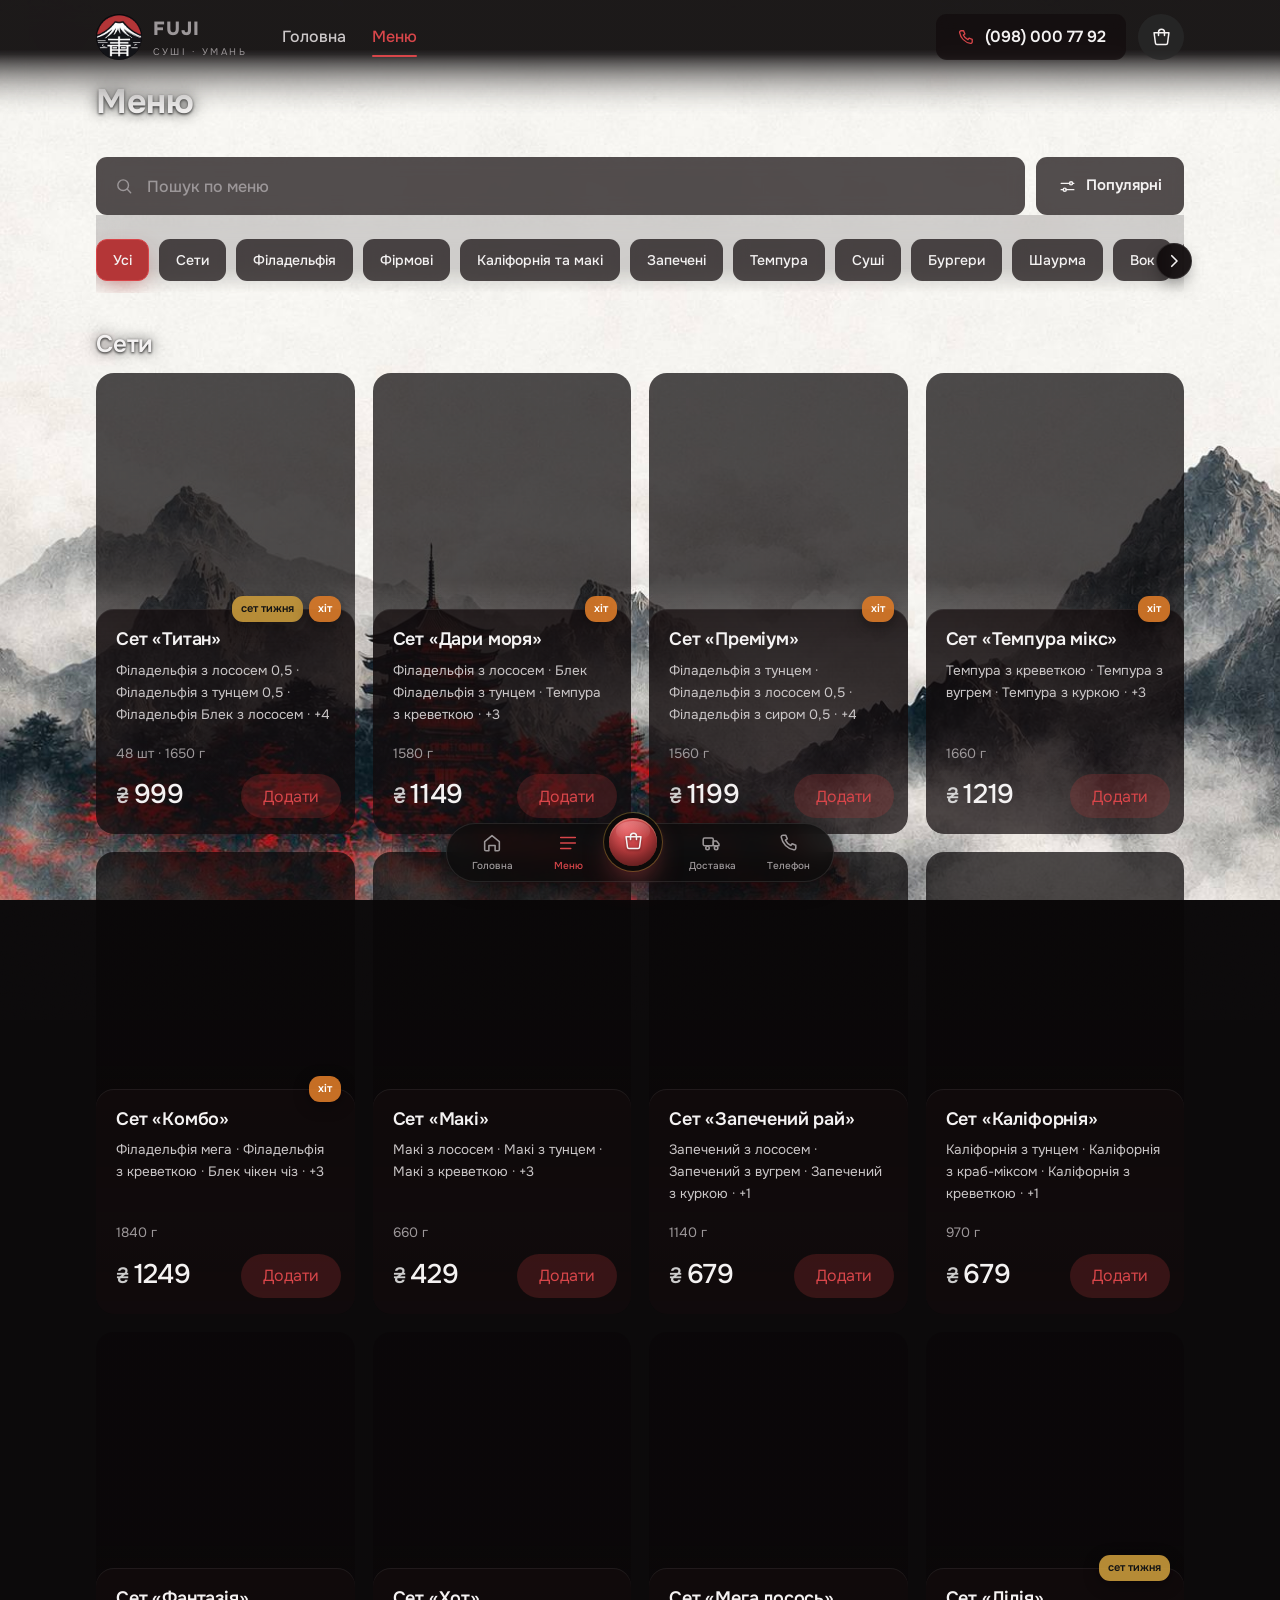
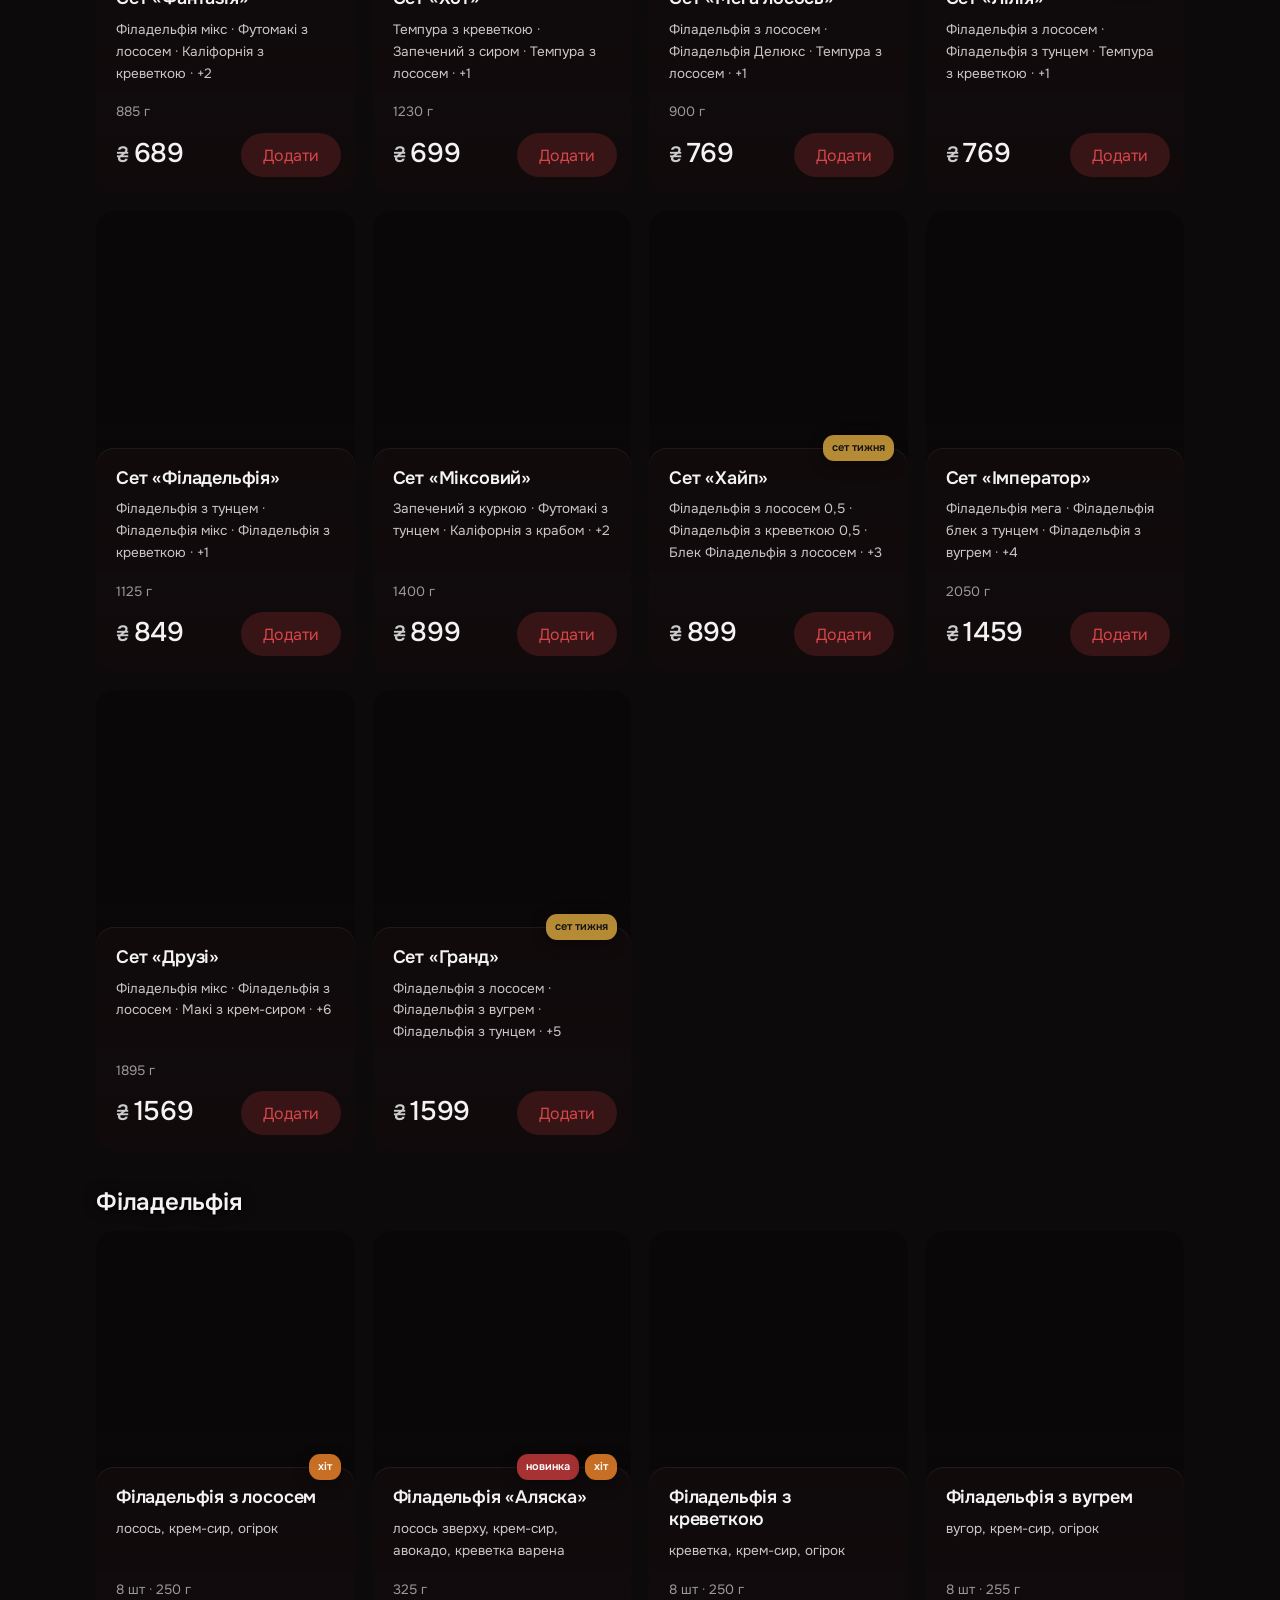
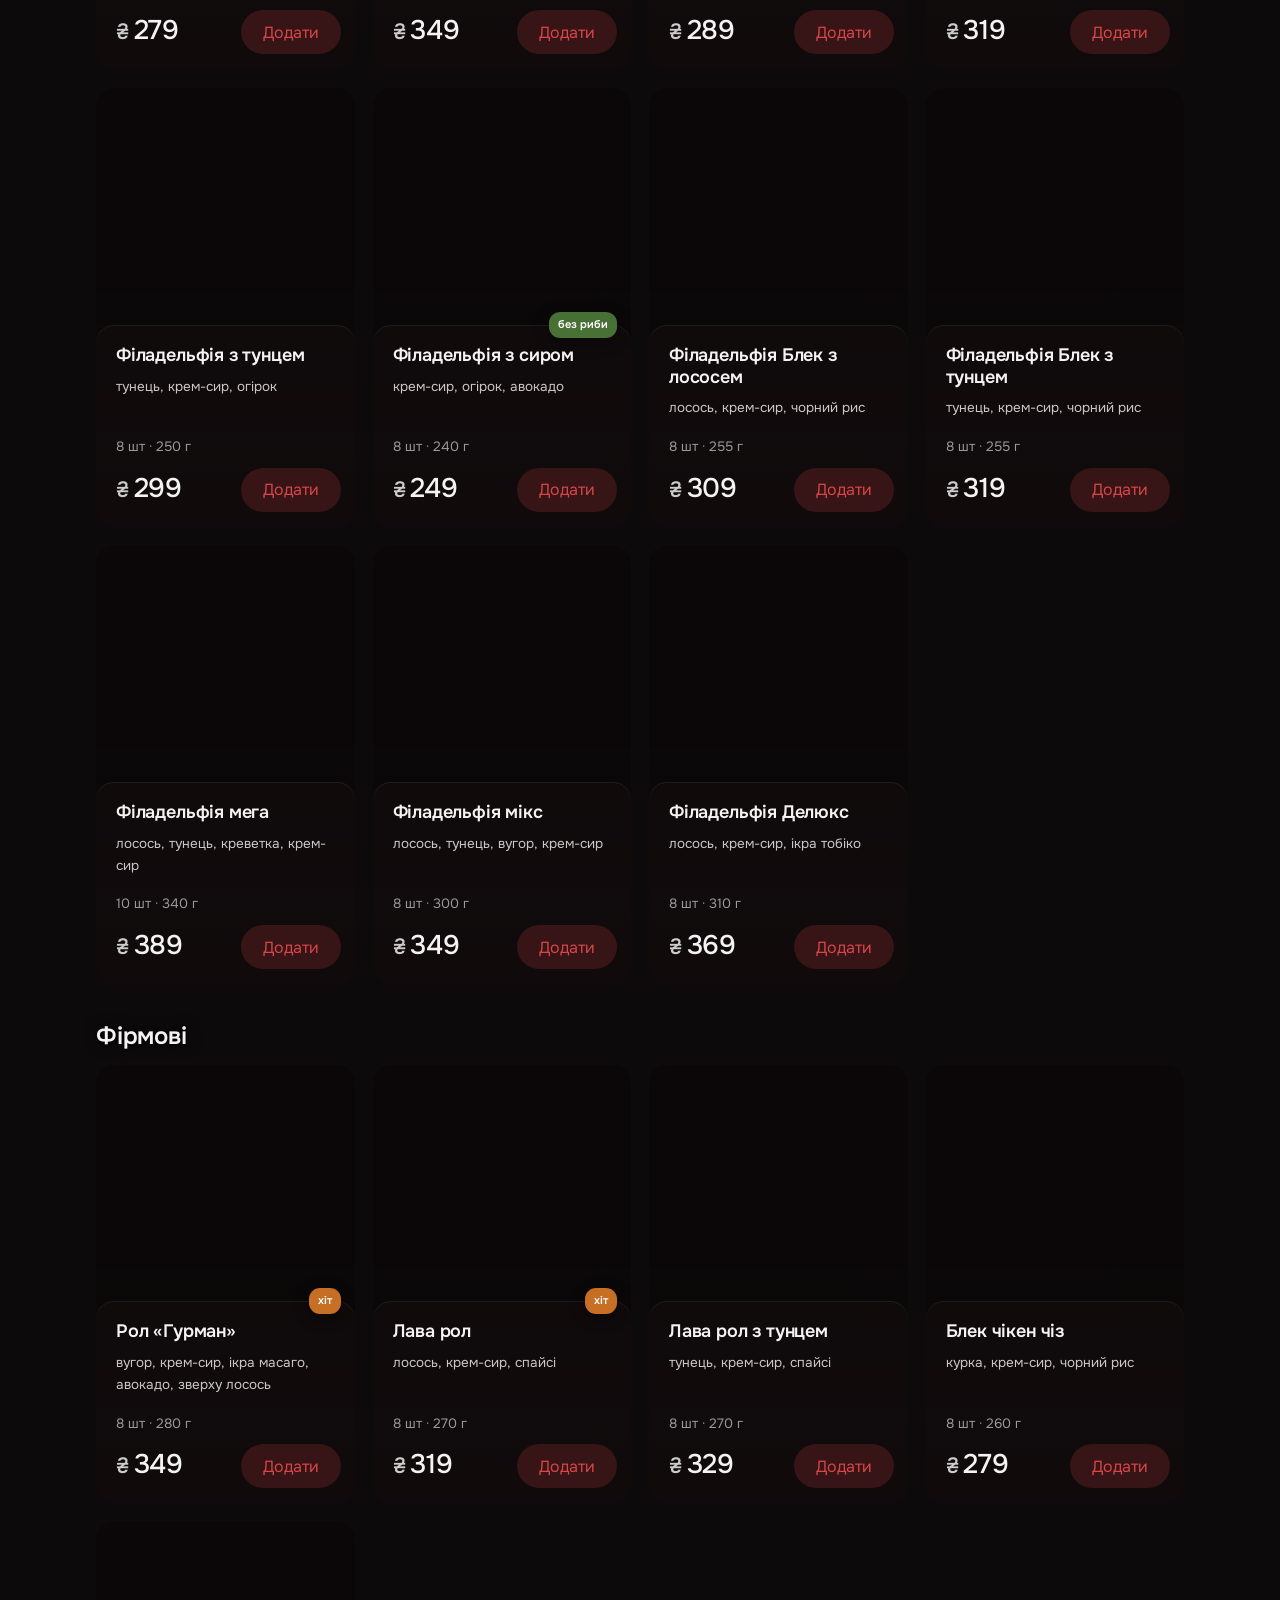
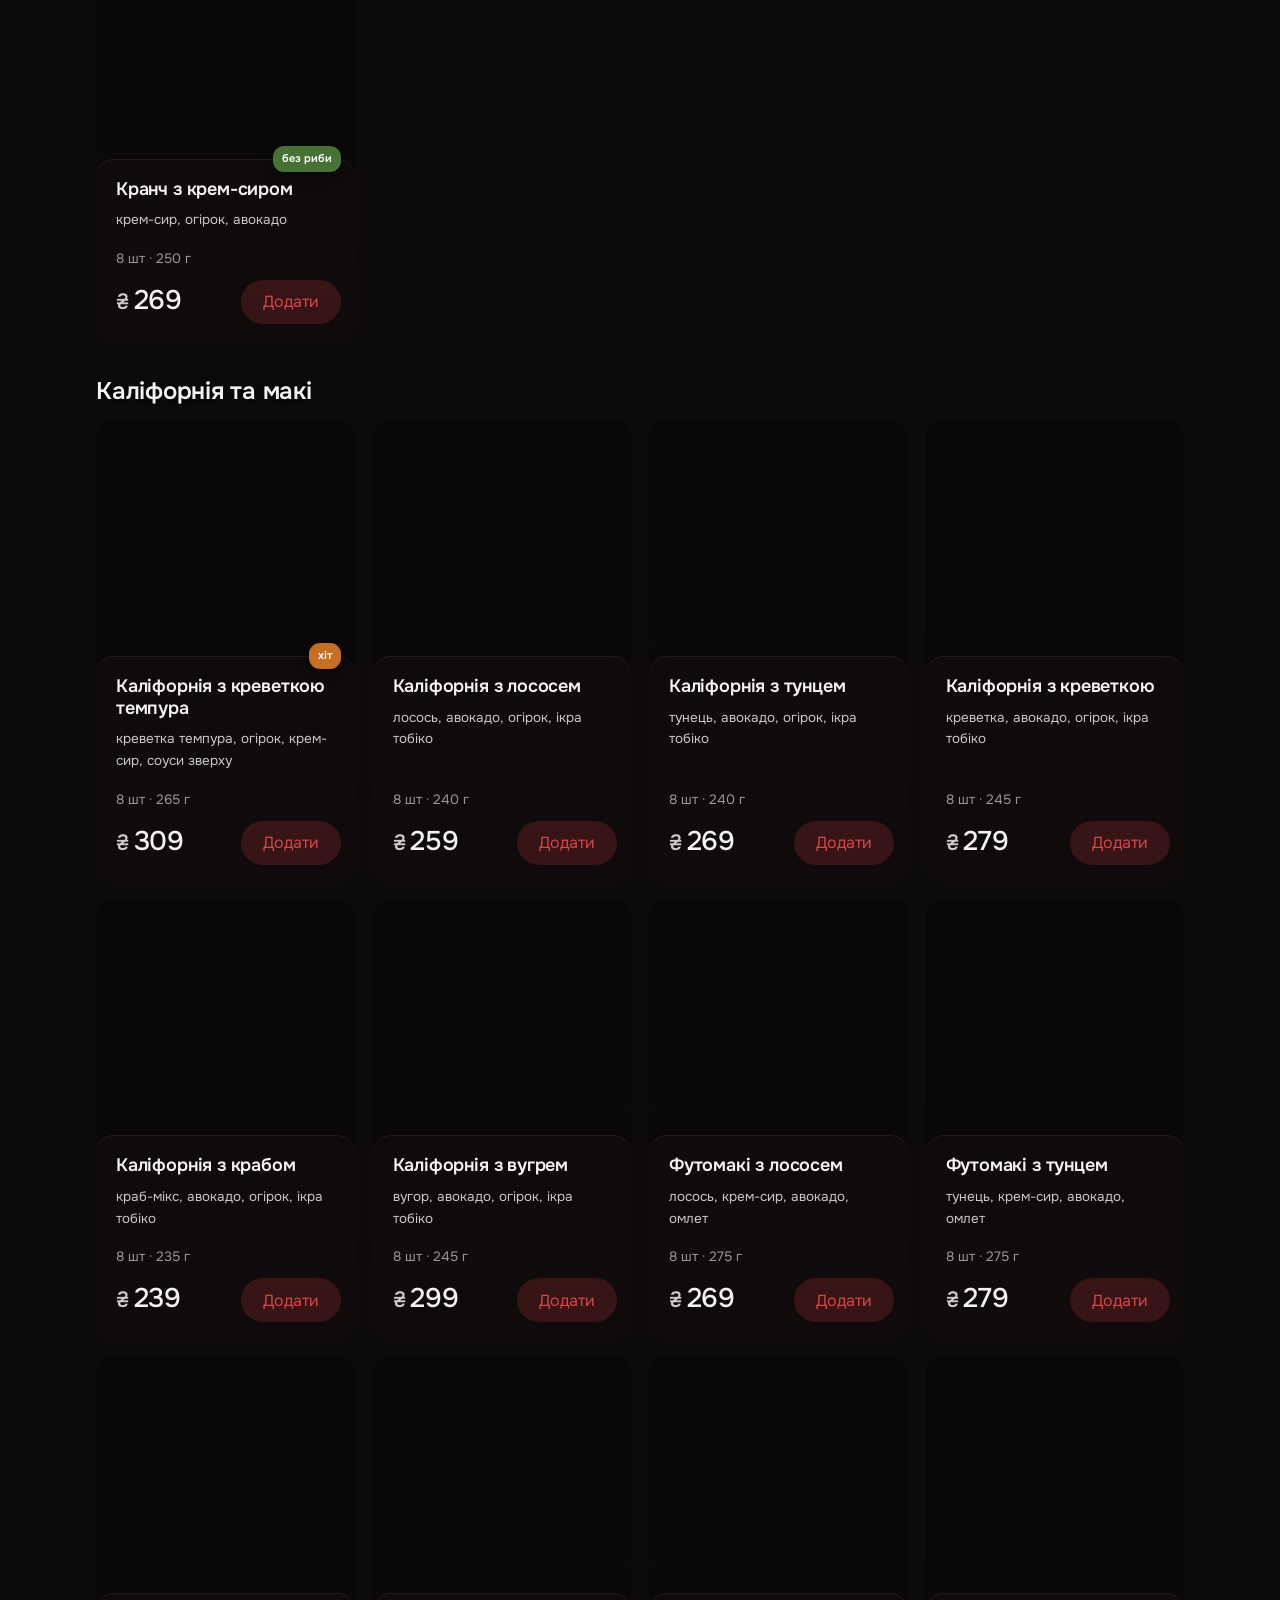
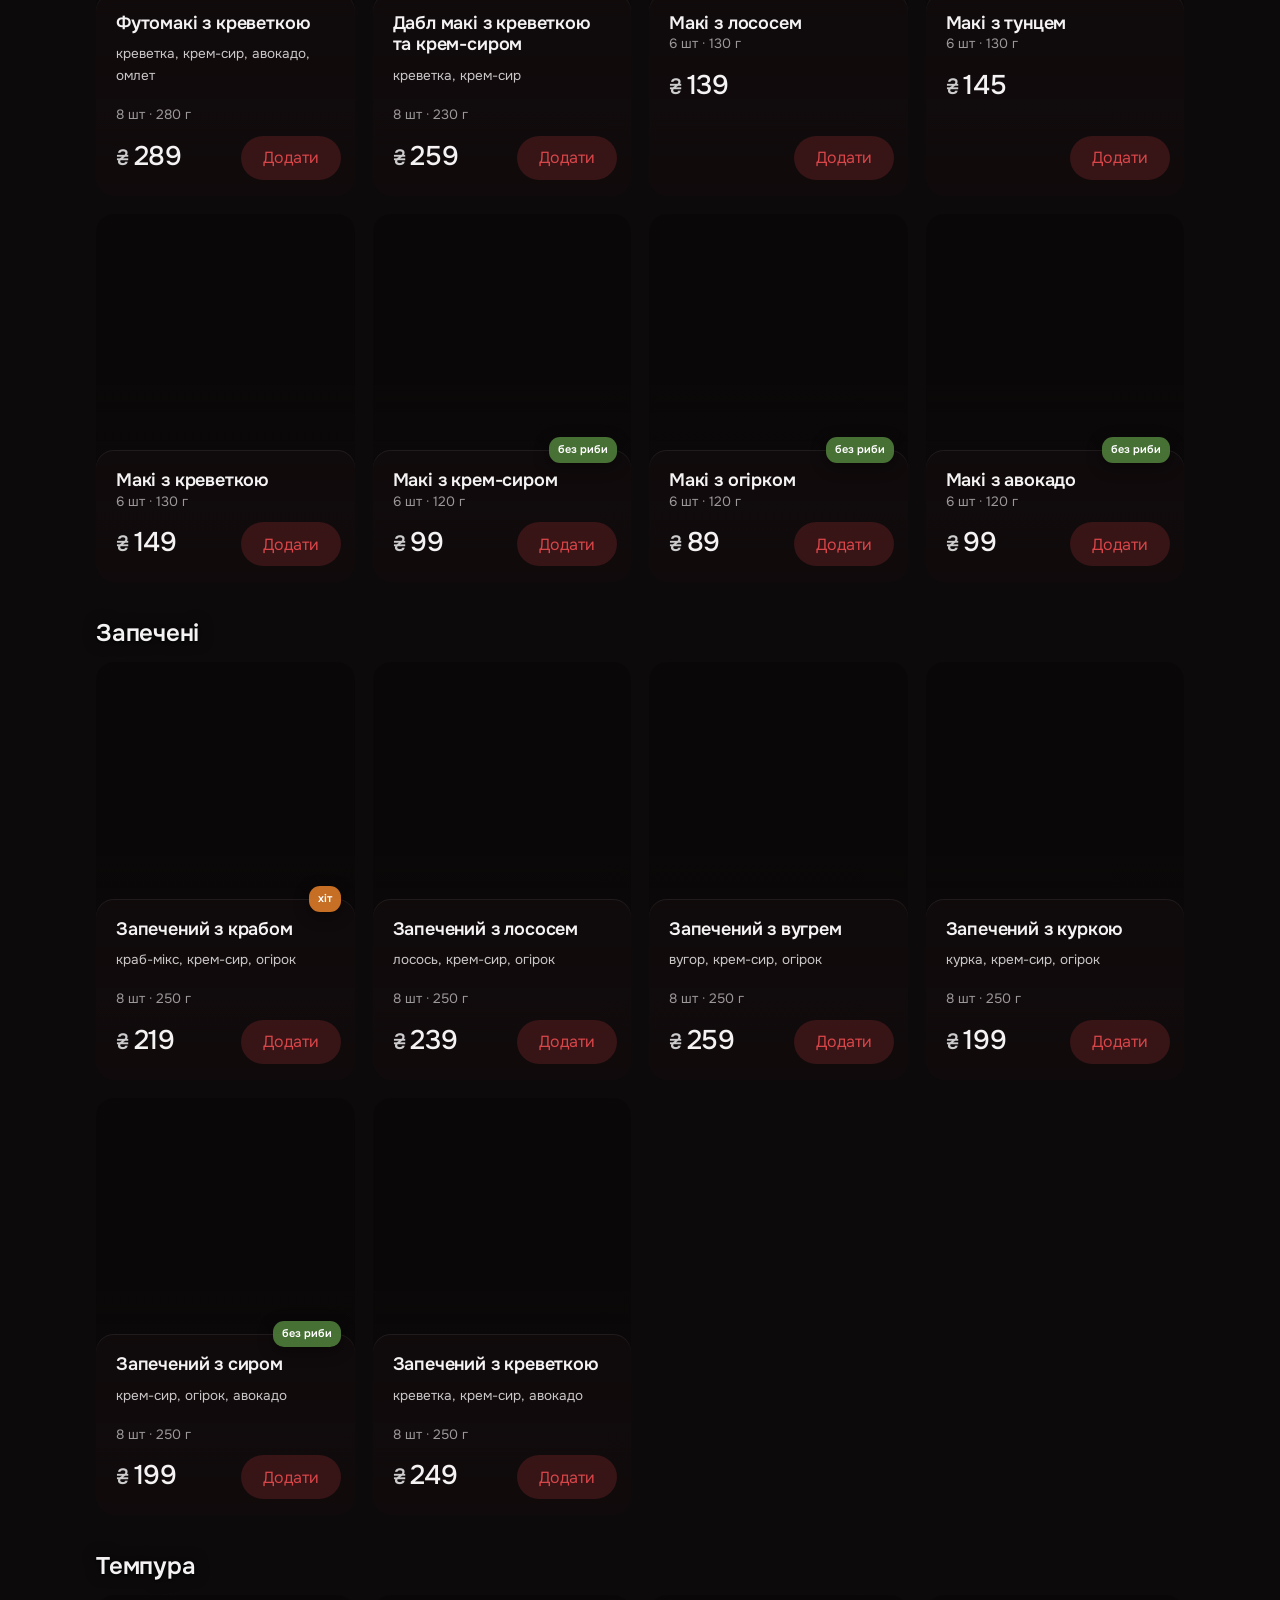
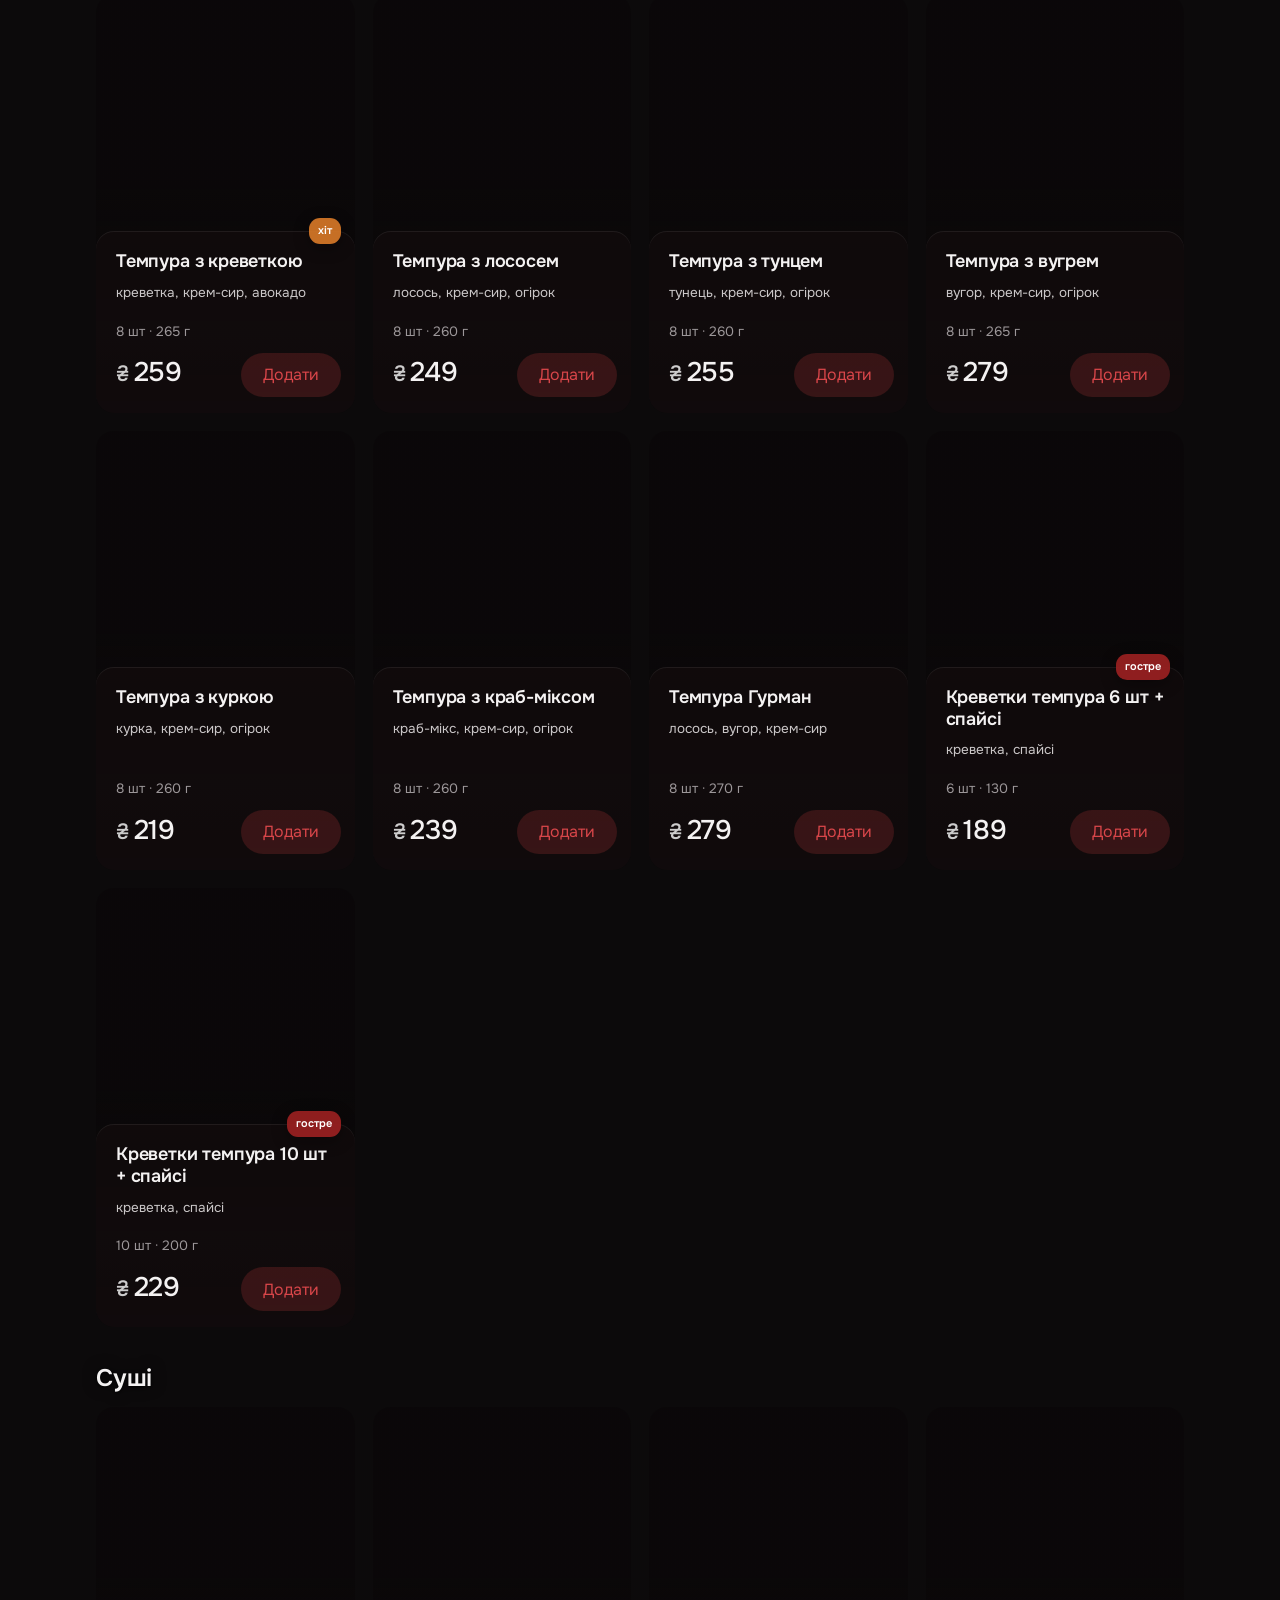
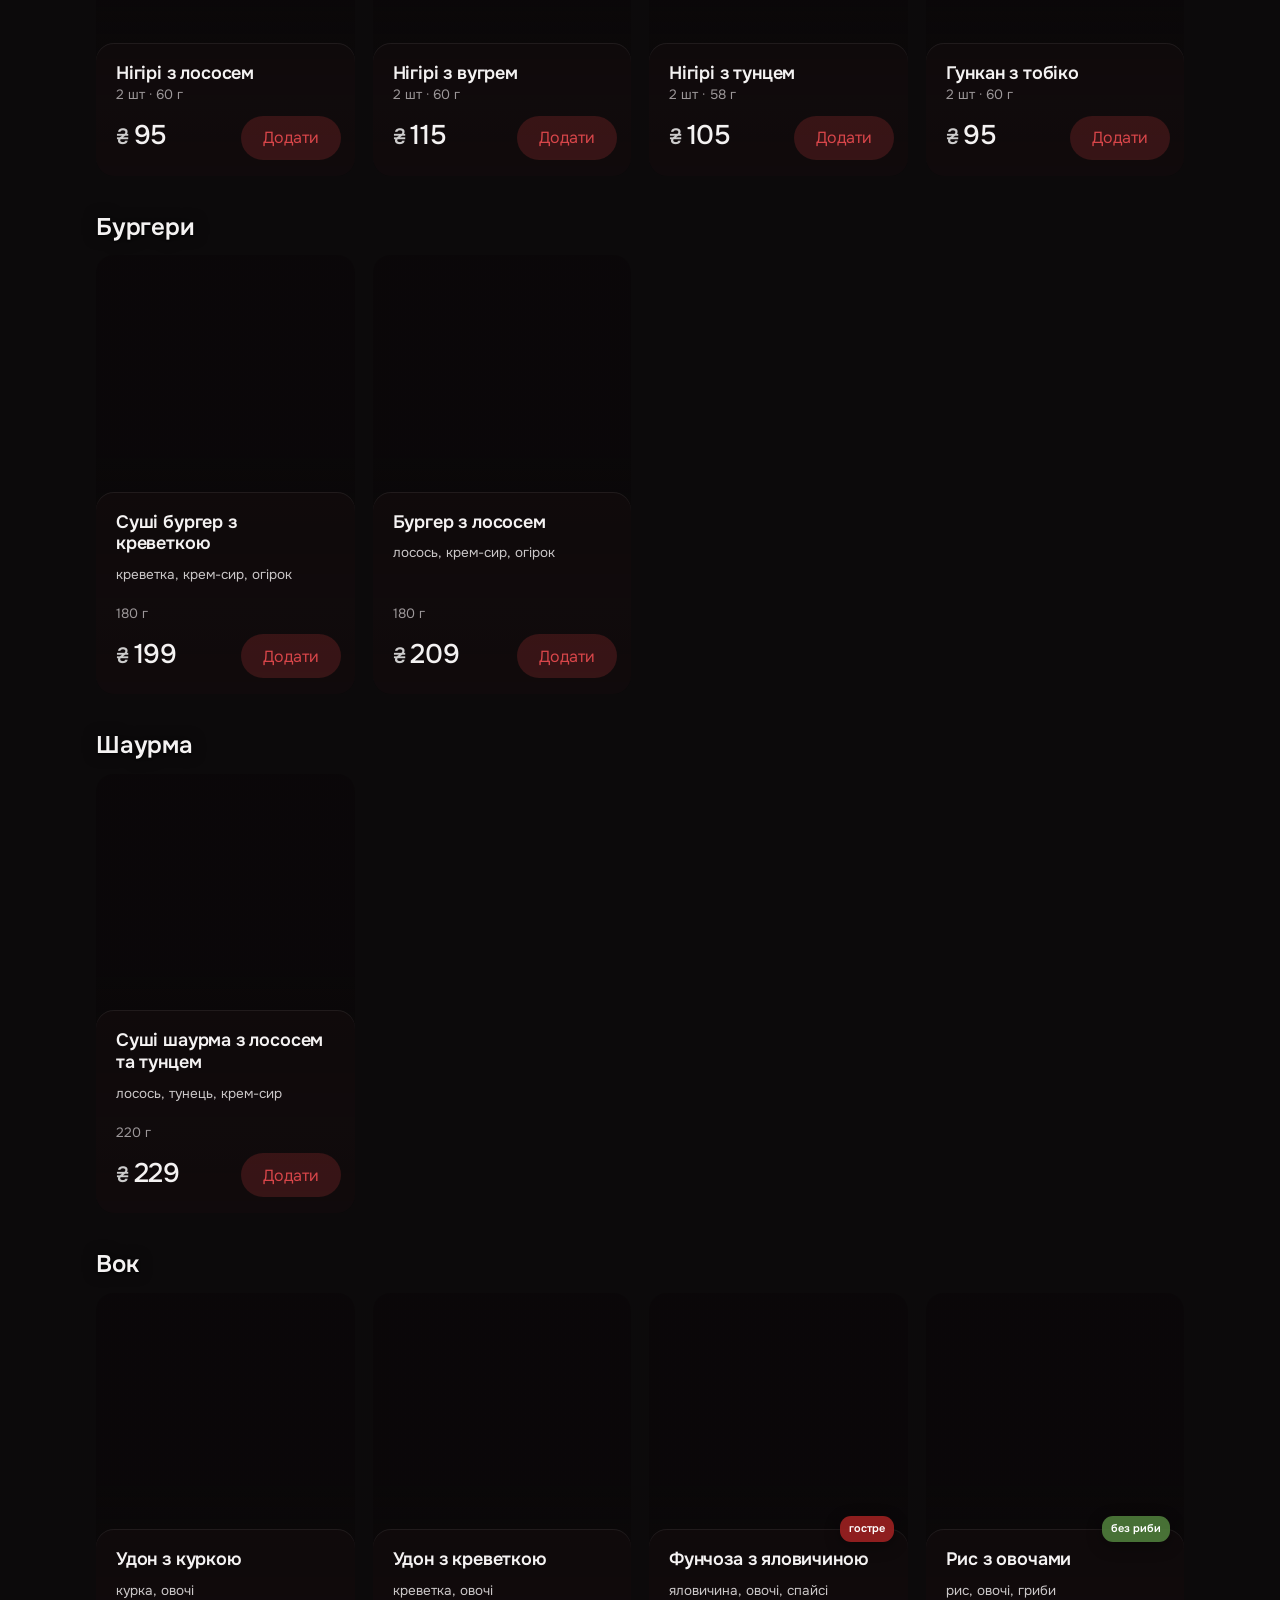
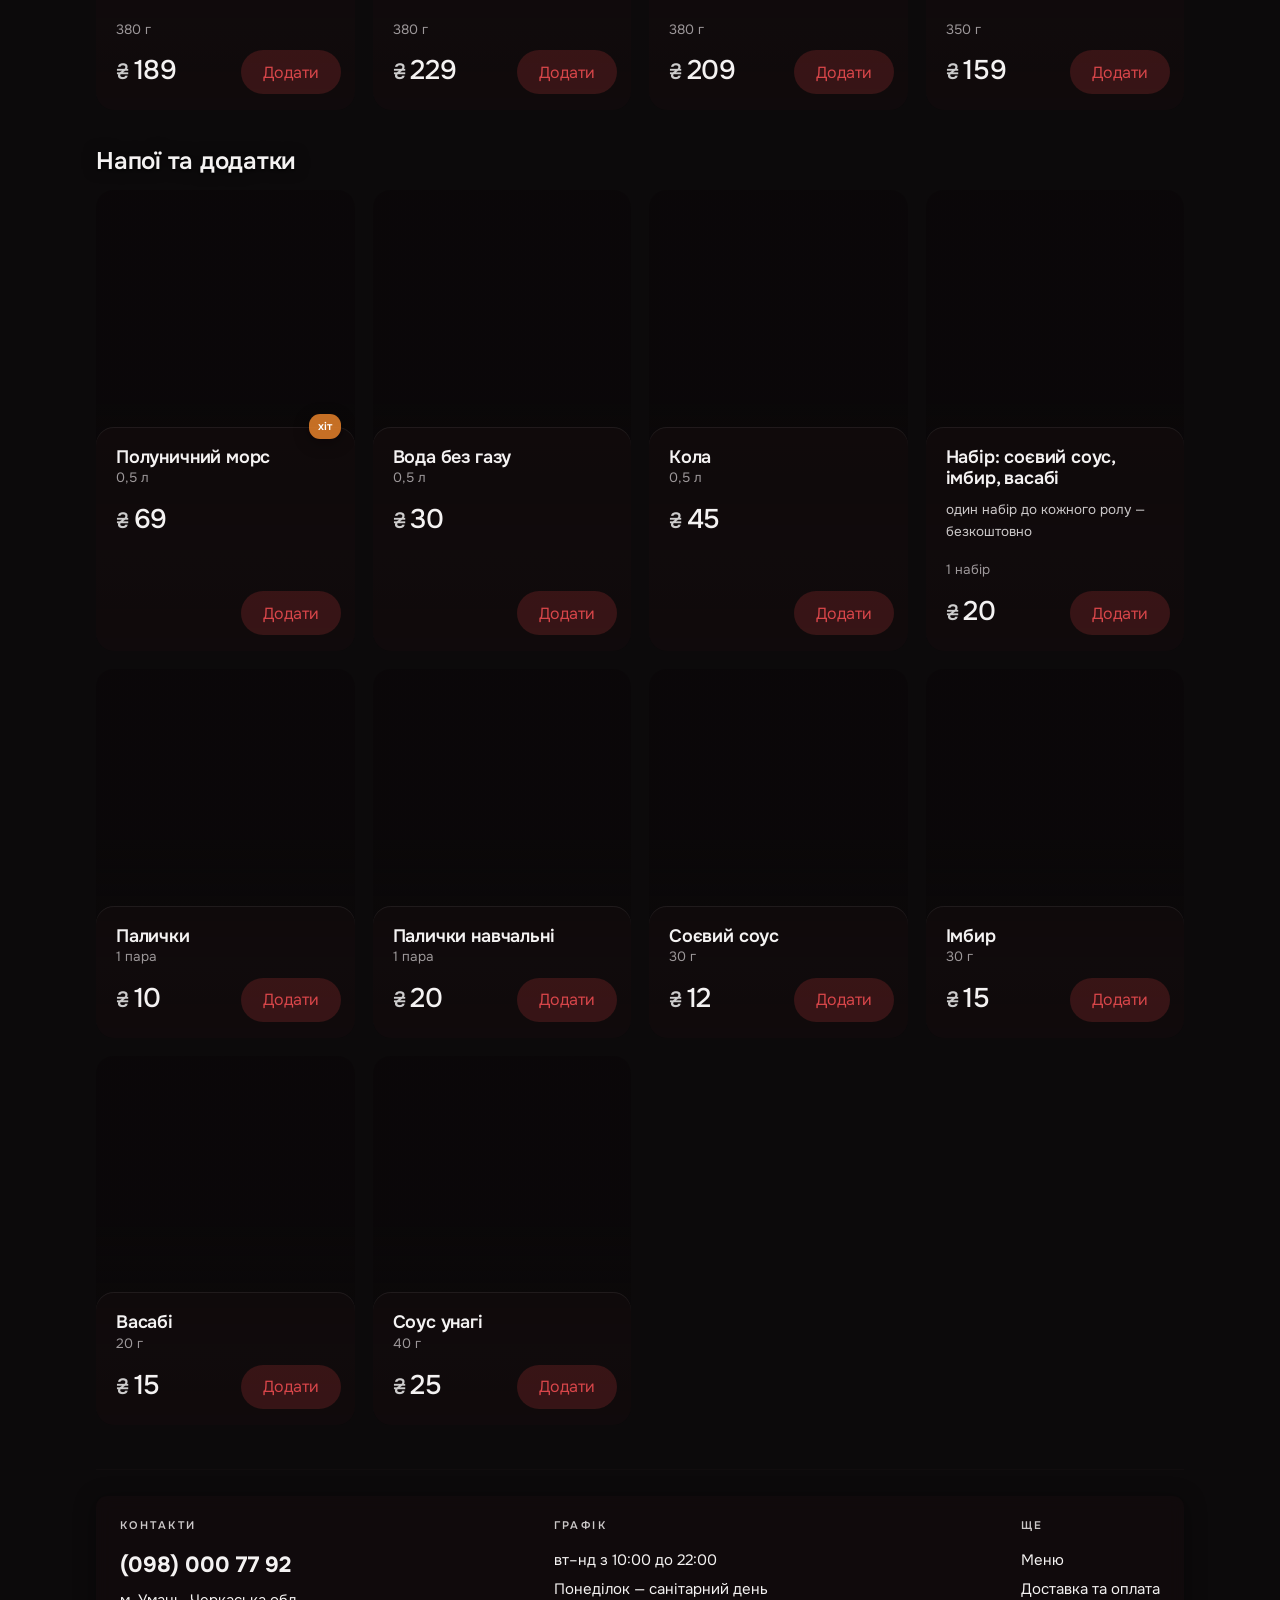
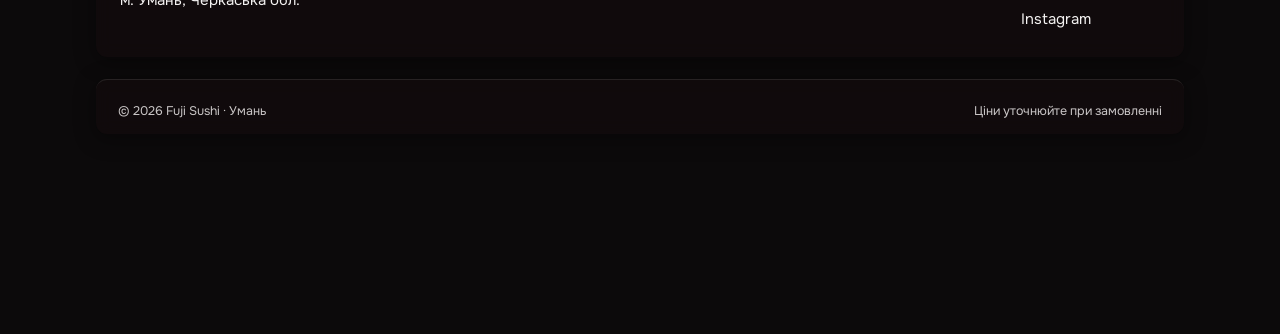
==== commit cbc19ec4: "Стрілки для гортання стрічки розділів з компʼютера Пальцем стрічку тягнуть, а мишкою — ні: частина р" ====
--- a/menu/index.html
+++ b/menu/index.html
@@ -7,12 +7,12 @@
 <meta name="description" content="Меню Fuji Sushi: сети, Філадельфія, запечені, темпура, суші та вок. Доставка по Умані, безкоштовно від 499 ₴.">
 <meta name="theme-color" content="#000000">
 <meta property="og:image" content="../logo.jpg">
-<link rel="icon" href="../favicon.png?v=20260904-1559" sizes="144x144" type="image/png">
+<link rel="icon" href="../favicon.png?v=20261006-1159" sizes="144x144" type="image/png">
 <link rel="apple-touch-icon" href="../logo.jpg">
 <link rel="preconnect" href="https://fonts.googleapis.com">
 <link rel="preconnect" href="https://fonts.gstatic.com" crossorigin>
 <link href="https://fonts.googleapis.com/css2?family=Onest:wght@400;500;600;700;800&family=Manrope:wght@400;500;600;700&display=swap" rel="stylesheet">
-<link rel="stylesheet" href="../style.css?v=20260904-1559">
+<link rel="stylesheet" href="../style.css?v=20261006-1159">
 <style>
   /* без відʼємних полів: вони давали зайву ширину і сторінку можна було тягнути вбік */
   /* скляна, а не чорна: суцільна заливка перекривала фонове фото
@@ -71,8 +71,8 @@
 <div id="cartWrap"></div>
 
 <script>window.SITE_ROOT = '../';</script>
-<script src="../data.js?v=20260904-1559"></script>
-<script src="../app.js?v=20260904-1559"></script>
+<script src="../data.js?v=20261006-1159"></script>
+<script src="../app.js?v=20261006-1159"></script>
 <script>
 mountShell('menu');
 renderFooter();
@@ -143,6 +143,7 @@
     }${c.n}</button>`).join('');
 }
 if(!DB_WAIT) renderCats();
+wireCatsArrows();
 
 $('#cats').addEventListener('click',e=>{
   const b=e.target.closest('.cat'); if(!b) return;
@@ -163,9 +164,12 @@
 if(cat!=='all' && !q) setTimeout(()=>window.scrollTo({top:$('.catbar').offsetTop-70,behavior:'instant'}),0);
 
 /* db.js викликає це після завантаження меню з адмінки */
-window.rerender = () => { renderCats(); render(); };
+window.rerender = () => {
+  renderCats(); render();
+  if(window.syncCatsArrows) syncCatsArrows();
+};
 </script>
-<script src="../fx.js?v=20260904-1559"></script>
-<script src="../db.js?v=20260904-1559"></script>
+<script src="../fx.js?v=20261006-1159"></script>
+<script src="../db.js?v=20261006-1159"></script>
 </body>
 </html>
--- a/style.css
+++ b/style.css
@@ -1029,3 +1029,22 @@
   .cats:not(.cats--pill) .cat{width:92px;min-width:92px;height:92px}
   .cats:not(.cats--pill) .cat__n{font-size:11.5px;padding:0 6px 8px}
 }
+
+/* ---------- Стрілки збоку стрічки розділів ----------
+   Тільки для мишки: на сенсорному екрані стрічку гортають пальцем,
+   і кнопки там лише закривали б плитки. */
+.catsnav{position:relative}
+.catsnav__b{
+  position:absolute;top:50%;transform:translateY(-50%);z-index:20;
+  width:36px;height:36px;display:grid;place-items:center;cursor:pointer;
+  border:1px solid var(--line);border-radius:50%;
+  background:rgba(16,11,12,.94);backdrop-filter:blur(8px);
+  color:var(--ink);box-shadow:0 8px 20px -8px rgba(0,0,0,.85);
+  transition:background .25s,border-color .25s,transform .25s var(--ease);
+}
+.catsnav__b:hover{background:var(--red);border-color:var(--red-hi);transform:translateY(-50%) scale(1.08)}
+.catsnav__b svg{width:18px;height:18px}
+.catsnav__b--l{left:-8px}
+.catsnav__b--r{right:-8px}
+/* у вузькому вікні кнопки з'їдали б крайні плитки */
+@media(max-width:600px){.catsnav__b{display:none}}
